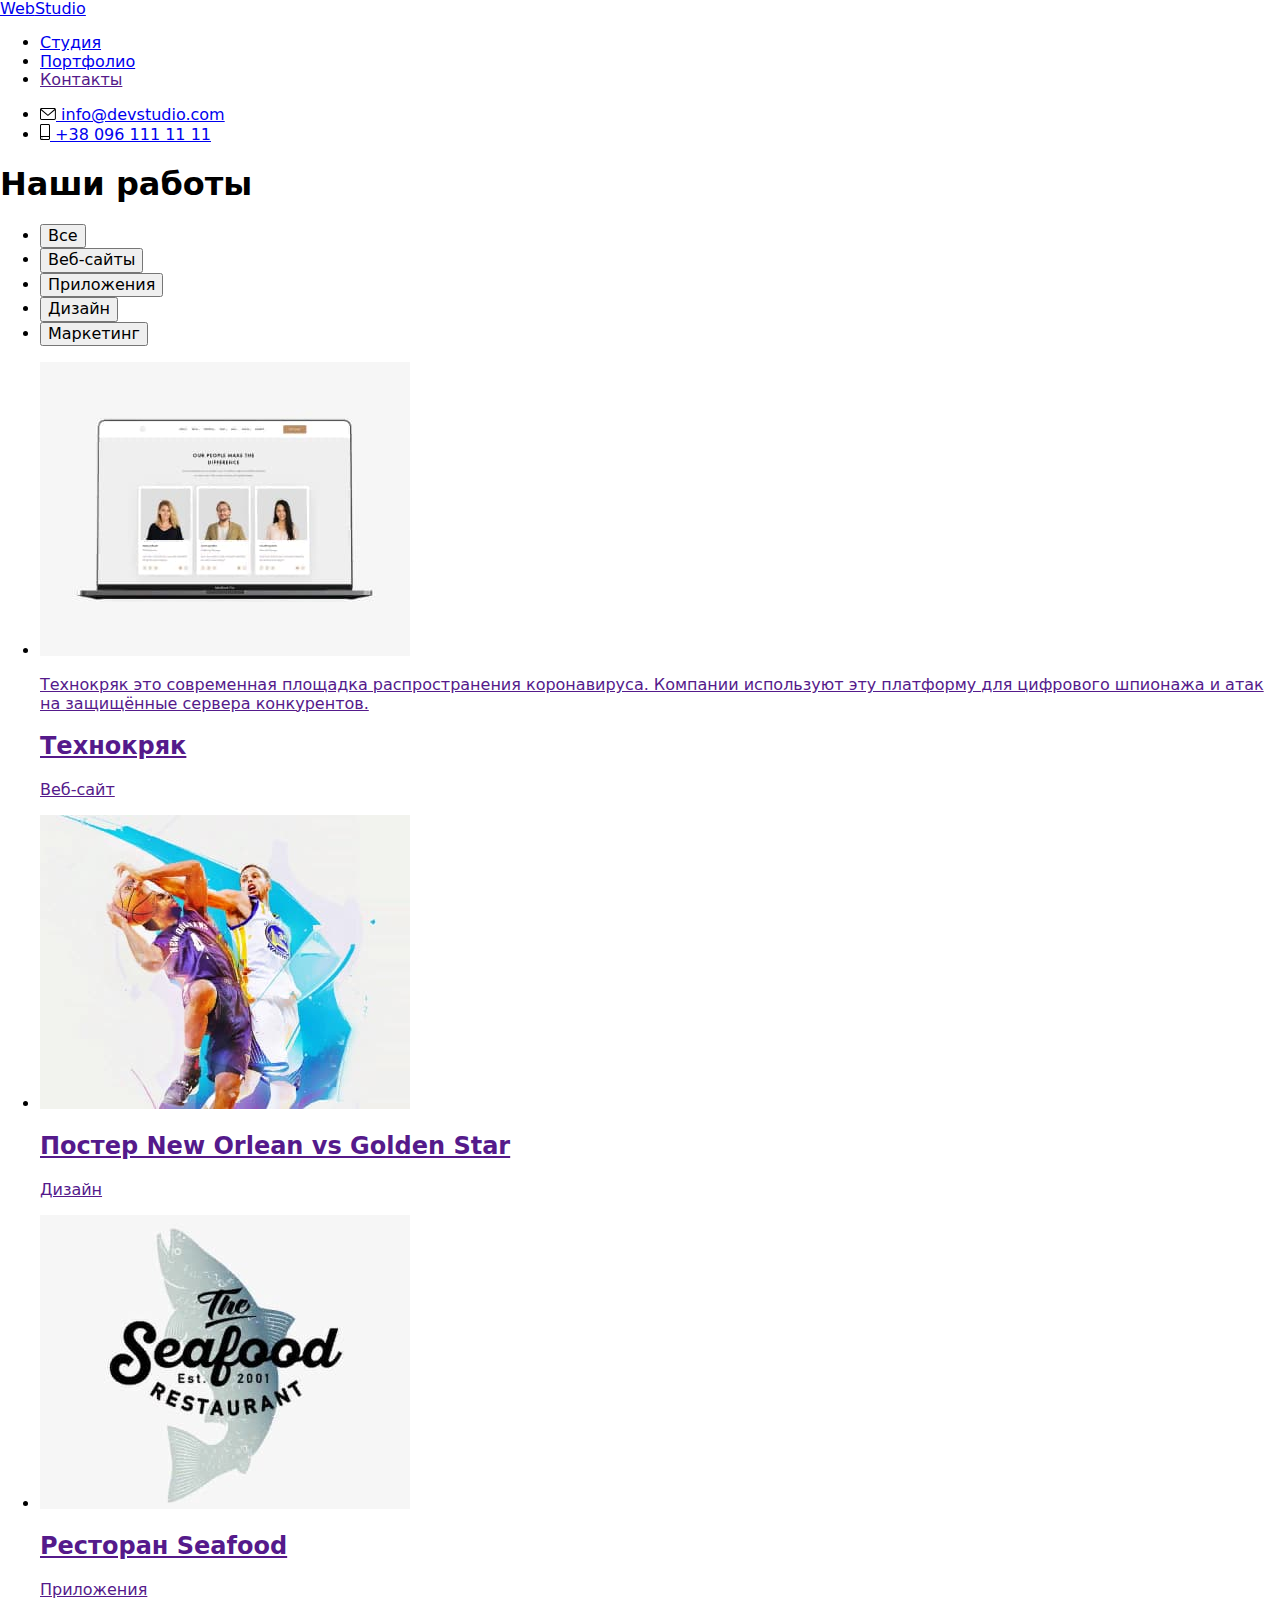
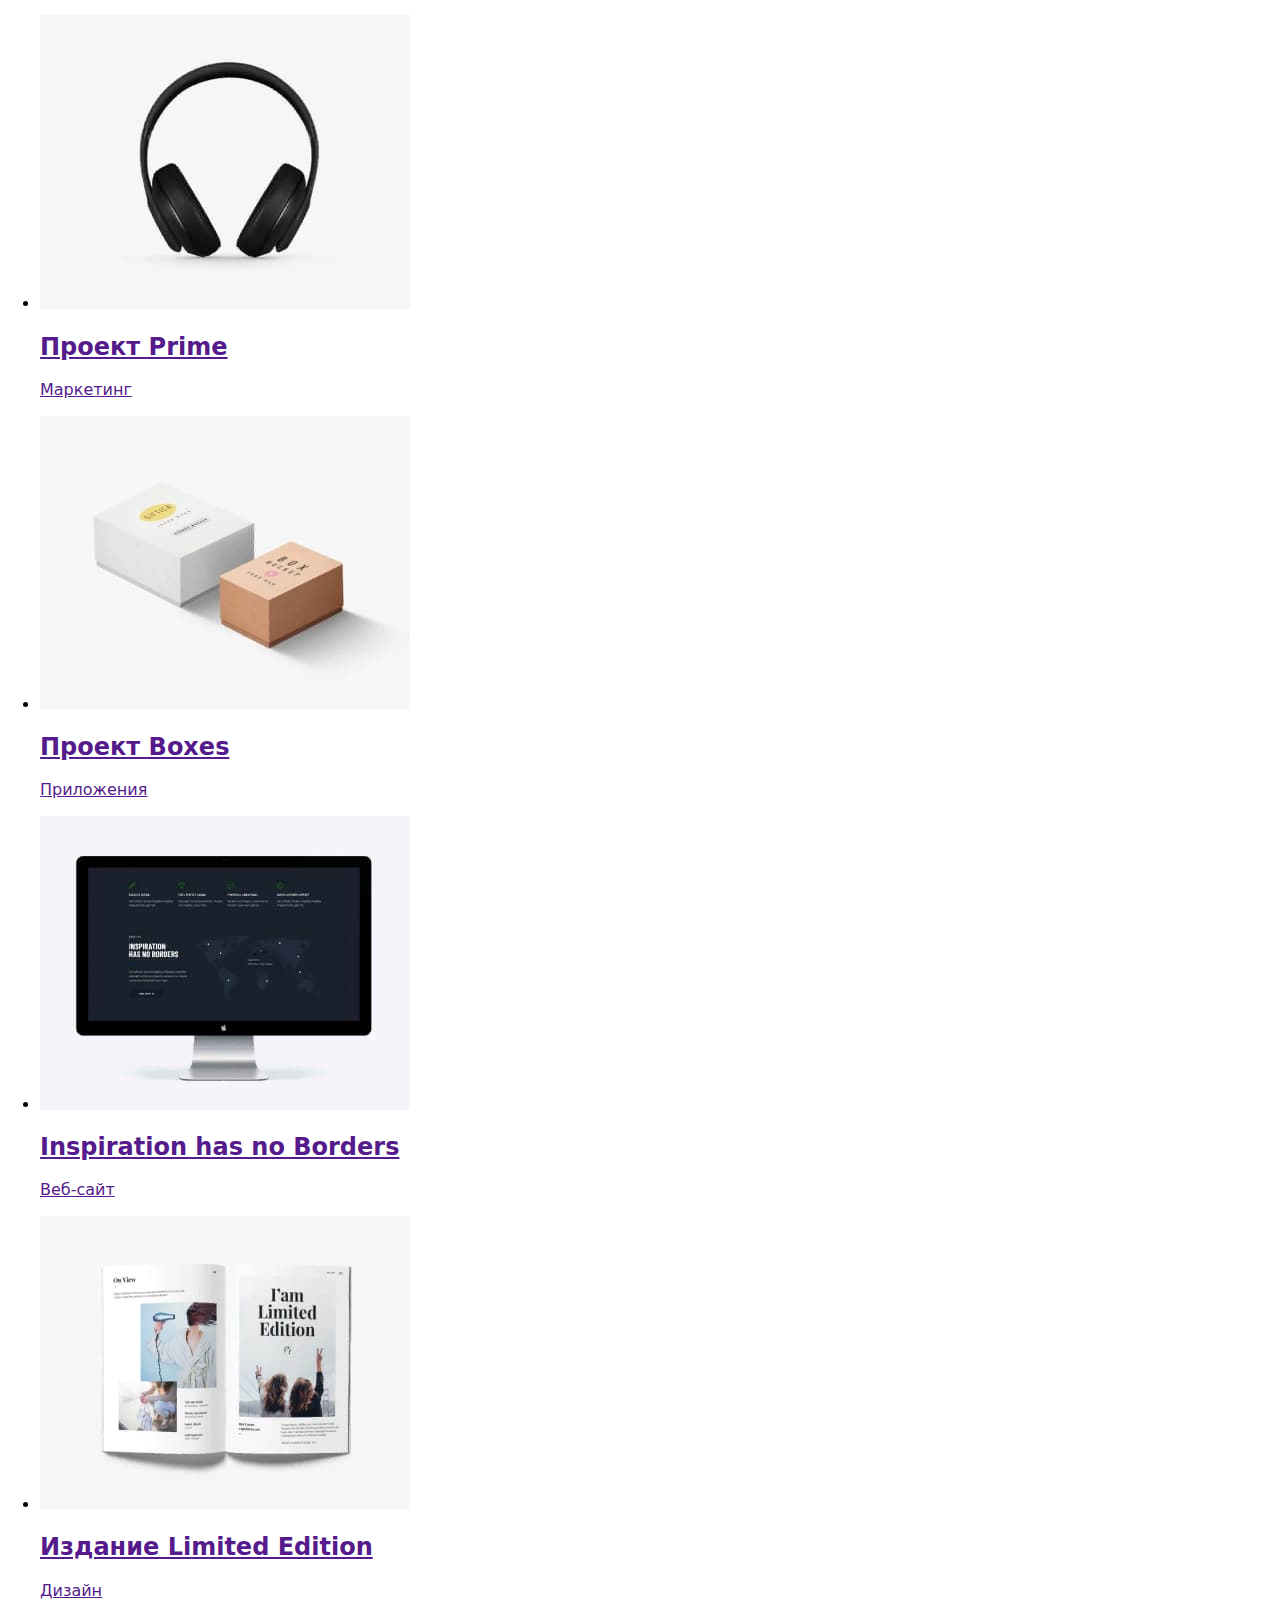
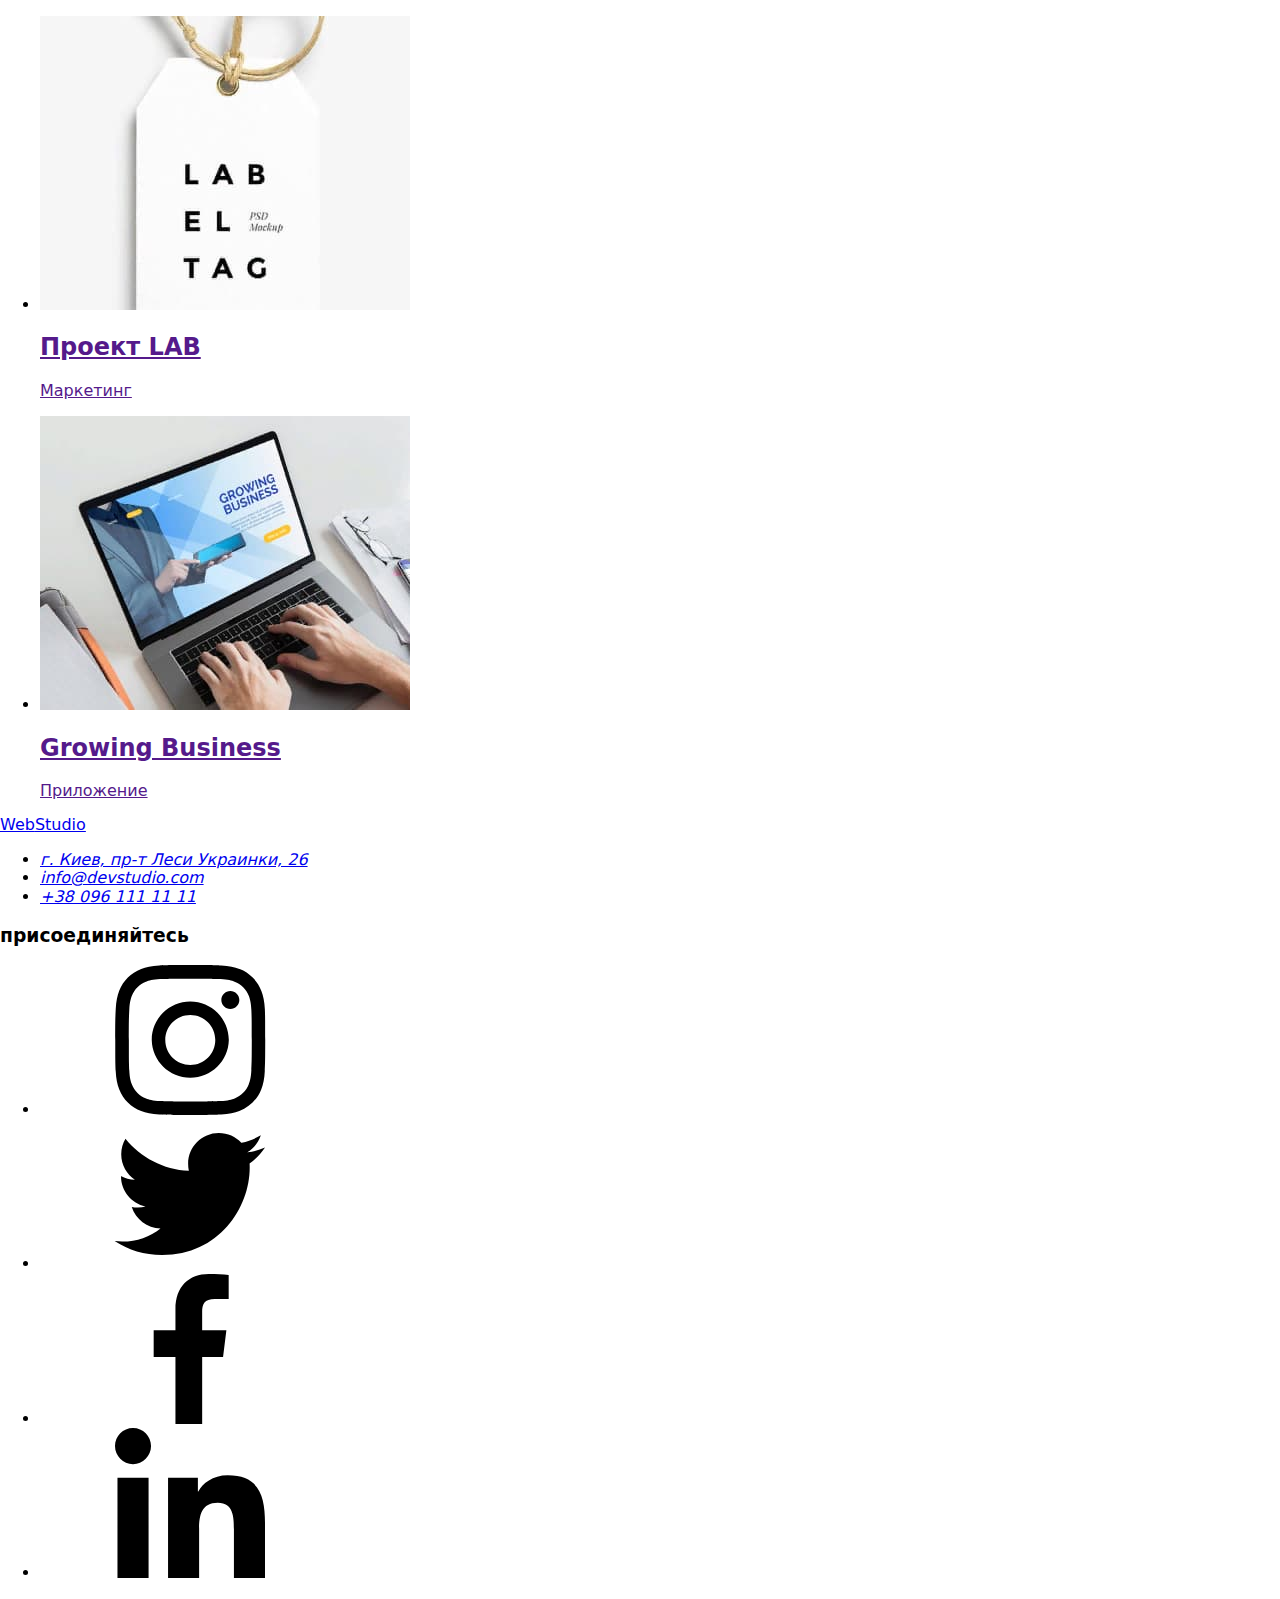
==== portfolio.html @ 97ac26e1 "Summary" ====
<!DOCTYPE html>
<html lang="ru">
    <head>
        <meta charset="UTF-8" />
        <meta http-equiv="X-UA-Compatible" content="IE=edge" />
        <meta name="viewport" content="width=device-width, initial-scale=1.0" />
        <title>Portfolio</title>
        <link rel="preconnect" href="https://fonts.gstatic.com" />
        <link
            href="https://fonts.googleapis.com/css2?family=Raleway:wght@700&family=Roboto:wght@400;700;900&display=swap"
            rel="stylesheet"
        />
        <link
            rel="stylesheet"
            href="https://cdnjs.cloudflare.com/ajax/libs/modern-normalize/1.0.0/modern-normalize.min.css"
        />
        <link
            rel="stylesheet"
            href="https://cdnjs.cloudflare.com/ajax/libs/modern-normalize/1.0.0/modern-normalize.min.css"
        />
        <link rel="stylesheet" href="./css/styles.css" />
    </head>
    <body>
        <!--шапка сторінки-->
        <header>
            <div class="conteiner page-header">
                <!--навігація-->
                <nav>
                    <a href="./index.html" class="logo"
                        ><span class="item">Web</span>Studio</a
                    >
                    <ul class="menu list">
                        <li class="menu-content">
                            <a href="./index.html" class="link">Студия</a>
                        </li>
                        <li class="menu-content">
                            <a href="./portfolio.html" class="link current"
                                >Портфолио</a
                            >
                        </li>
                        <li class="menu-content">
                            <a href="" class="link">Контакты</a>
                        </li>
                    </ul>
                </nav>
                <!--зв'язок-->
                <ul class="communication links">
                    <li class="communication-nav">
                        <a href="mailto:info@devstudio.com" class="contacts"
                            ><svg class="contacts-icon" width="16" height="12">
                                <use
                                    href="./images/icons.svg#icon-envelope"
                                ></use>
                            </svg>
                            info@devstudio.com</a
                        >
                    </li>
                    <li class="communication-nav">
                        <a href="tel:+380961111111" class="contacts"
                            ><svg class="contacts-icon" width="10" height="16">
                                <use
                                    href="./images/icons.svg#icon-smartphone"
                                ></use>
                            </svg>
                            +38 096 111 11 11
                        </a>
                    </li>
                </ul>
            </div>
        </header>
        <main>
            <section class="our-works">
                <div class="conteiner">
                    <h1 class="visually-hidden">Наши работы</h1>
                    <ul class="main-filters">
                        <li class="filters-item">
                            <button type="button" class="filters">Все</button>
                        </li>
                        <li class="filters-item">
                            <button type="button" class="filters">
                                Веб-сайты
                            </button>
                        </li>
                        <li class="filters-item">
                            <button type="button" class="filters">
                                Приложения
                            </button>
                        </li>
                        <li class="filters-item">
                            <button type="button" class="filters">
                                Дизайн
                            </button>
                        </li>
                        <li class="filters-item">
                            <button type="button" class="filters">
                                Маркетинг
                            </button>
                        </li>
                    </ul>
                    <ul class="portfolio-title">
                        <li class="portfolio-item">
                            <a href="" class="portfolio-link">
                                <div class="background">
                                    <div class="card-overlay">
                                        <img
                                            src="./images/portfolio/img.jpg"
                                            width="370"
                                            height="294"
                                            alt="ноутбук с изображениями"
                                            class="portfolio-img"
                                        />
                                        <p class="overlay">
                                            Технокряк это современная площадка
                                            распространения коронавируса.
                                            Компании используют эту платформу
                                            для цифрового шпионажа и атак на
                                            защищённые сервера конкурентов.
                                        </p>
                                    </div>
                                    <div class="discription">
                                        <h2 class="portfolio">Технокряк</h2>
                                        <p class="type">Веб-сайт</p>
                                    </div>
                                </div></a
                            >
                        </li>
                        <li class="portfolio-item">
                            <a href="" class="portfolio-link">
                                <img
                                    src="./images/portfolio/img-1.jpg"
                                    width="370"
                                    height="294"
                                    alt="баскетболисты"
                                    class="portfolio-img"
                                />
                                <div class="discription">
                                    <h2 class="portfolio">
                                        Постер New Orlean vs Golden Star
                                    </h2>
                                    <p class="type">Дизайн</p>
                                </div></a
                            >
                        </li>
                        <li class="portfolio-item">
                            <a href="" class="portfolio-link">
                                <img
                                    src="./images/portfolio/img-2.jpg"
                                    width="370"
                                    height="294"
                                    alt="логотим с рыбой на фоне"
                                    class="portfolio-img"
                                />
                                <div class="discription">
                                    <h2 class="portfolio">Ресторан Seafood</h2>
                                    <p class="type">Приложения</p>
                                </div></a
                            >
                        </li>
                        <li class="portfolio-item">
                            <a href="" class="portfolio-link">
                                <img
                                    src="./images/portfolio/img-3.jpg"
                                    width="370"
                                    height="294"
                                    alt="наушники"
                                    class="portfolio-img"
                                />
                                <div class="discription">
                                    <h2 class="portfolio">Проект Prime</h2>
                                    <p class="type">Маркетинг</p>
                                </div></a
                            >
                        </li>
                        <li class="portfolio-item">
                            <a href="" class="portfolio-link">
                                <img
                                    src="./images/portfolio/img-4.jpg"
                                    width="370"
                                    height="294"
                                    alt="две коробки"
                                    class="portfolio-img"
                                />
                                <div class="discription">
                                    <h2 class="portfolio">Проект Boxes</h2>
                                    <p class="type">Приложения</p>
                                </div></a
                            >
                        </li>
                        <li class="portfolio-item">
                            <a href="" class="portfolio-link">
                                <img
                                    src="./images/portfolio/img-5.jpg"
                                    width="370"
                                    height="294"
                                    alt="монитор пк"
                                    class="portfolio-img"
                                />
                                <div class="discription">
                                    <h2 class="portfolio">
                                        Inspiration has no Borders
                                    </h2>
                                    <p class="type">Веб-сайт</p>
                                </div></a
                            >
                        </li>
                        <li class="portfolio-item">
                            <a href="" class="portfolio-link">
                                <img
                                    src="./images/portfolio/img-6.jpg"
                                    width="370"
                                    height="294"
                                    alt="журнал"
                                    class="portfolio-img"
                                />
                                <div class="discription">
                                    <h2 class="portfolio">
                                        Издание Limited Edition
                                    </h2>
                                    <p class="type">Дизайн</p>
                                </div></a
                            >
                        </li>
                        <li class="portfolio-item">
                            <a href="" class="portfolio-link">
                                <img
                                    src="./images/portfolio/img-7.jpg"
                                    width="370"
                                    height="294"
                                    alt="бирка с надписью"
                                    class="portfolio-img"
                                />
                                <div class="discription">
                                    <h2 class="portfolio">Проект LAB</h2>
                                    <p class="type">Маркетинг</p>
                                </div></a
                            >
                        </li>
                        <li class="portfolio-item">
                            <a href="" class="portfolio-link">
                                <img
                                    src="./images/portfolio/img-8.jpg"
                                    width="370"
                                    height="294"
                                    alt="включенный ноутбук"
                                    class="portfolio-img"
                                />
                                <div class="discription">
                                    <h2 class="portfolio">Growing Business</h2>
                                    <p class="type">Приложение</p>
                                </div></a
                            >
                        </li>
                    </ul>
                </div>
            </section>
        </main>
        <!--підвал сторінки-->
        <footer class="basement">
            <div class="conteiner basement-list">
                <div class="address-conteiner">
                    <a href="./index.html" class="logo"
                        ><span class="item">Web</span
                        ><span class="logo-two">Studio</span></a
                    >
                    <address class="info">
                        <ul class="links">
                            <li class="info-item">
                                <a
                                    href="https://goo.gl/maps/6gxEorECzuaQfL2a7"
                                    target="_blank"
                                    rel="noopener noreferrer"
                                    class="city"
                                    >г. Киев, пр-т Леси Украинки, 26</a
                                >
                            </li>
                            <li class="info-item">
                                <a
                                    href="mailto:info@devstudio.com"
                                    class="alt-contact"
                                    >info@devstudio.com</a
                                >
                            </li>
                            <li class="info-item">
                                <a href="tel:+380961111111" class="alt-contact"
                                    >+38 096 111 11 11</a
                                >
                            </li>
                        </ul>
                    </address>
                </div>
                <div class="basement-social">
                    <h3 class="basement-social-title">присоединяйтесь</h3>
                    <ul class="basement-social-list">
                        <li class="basement-social-item">
                            <a
                                href=""
                                target="_blank"
                                rel="noopener noreferrer"
                                class="basement-social-link"
                                ><svg class="basement-social-icon">
                                    <use
                                        href="./images/icons.svg#icon-instagram"
                                    ></use>
                                </svg>
                            </a>
                        </li>
                        <li class="basement-social-item">
                            <a
                                href=""
                                target="_blank"
                                rel="noopener noreferrer"
                                class="basement-social-link"
                                ><svg class="basement-social-icon">
                                    <use
                                        href="./images/icons.svg#icon-twitter"
                                    ></use>
                                </svg>
                            </a>
                        </li>
                        <li class="basement-social-item">
                            <a
                                href=""
                                target="_blank"
                                rel="noopener noreferrer"
                                class="basement-social-link"
                                ><svg class="basement-social-icon">
                                    <use
                                        href="./images/icons.svg#icon-facebook"
                                    ></use>
                                </svg>
                            </a>
                        </li>
                        <li class="basement-social-item">
                            <a
                                href=""
                                target="_blank"
                                rel="noopener noreferrer"
                                class="basement-social-link"
                                ><svg class="basement-social-icon">
                                    <use
                                        href="./images/icons.svg#icon-linkedin"
                                    ></use>
                                </svg>
                            </a>
                        </li>
                    </ul>
                </div>
            </div>
        </footer>
    </body>
</html>
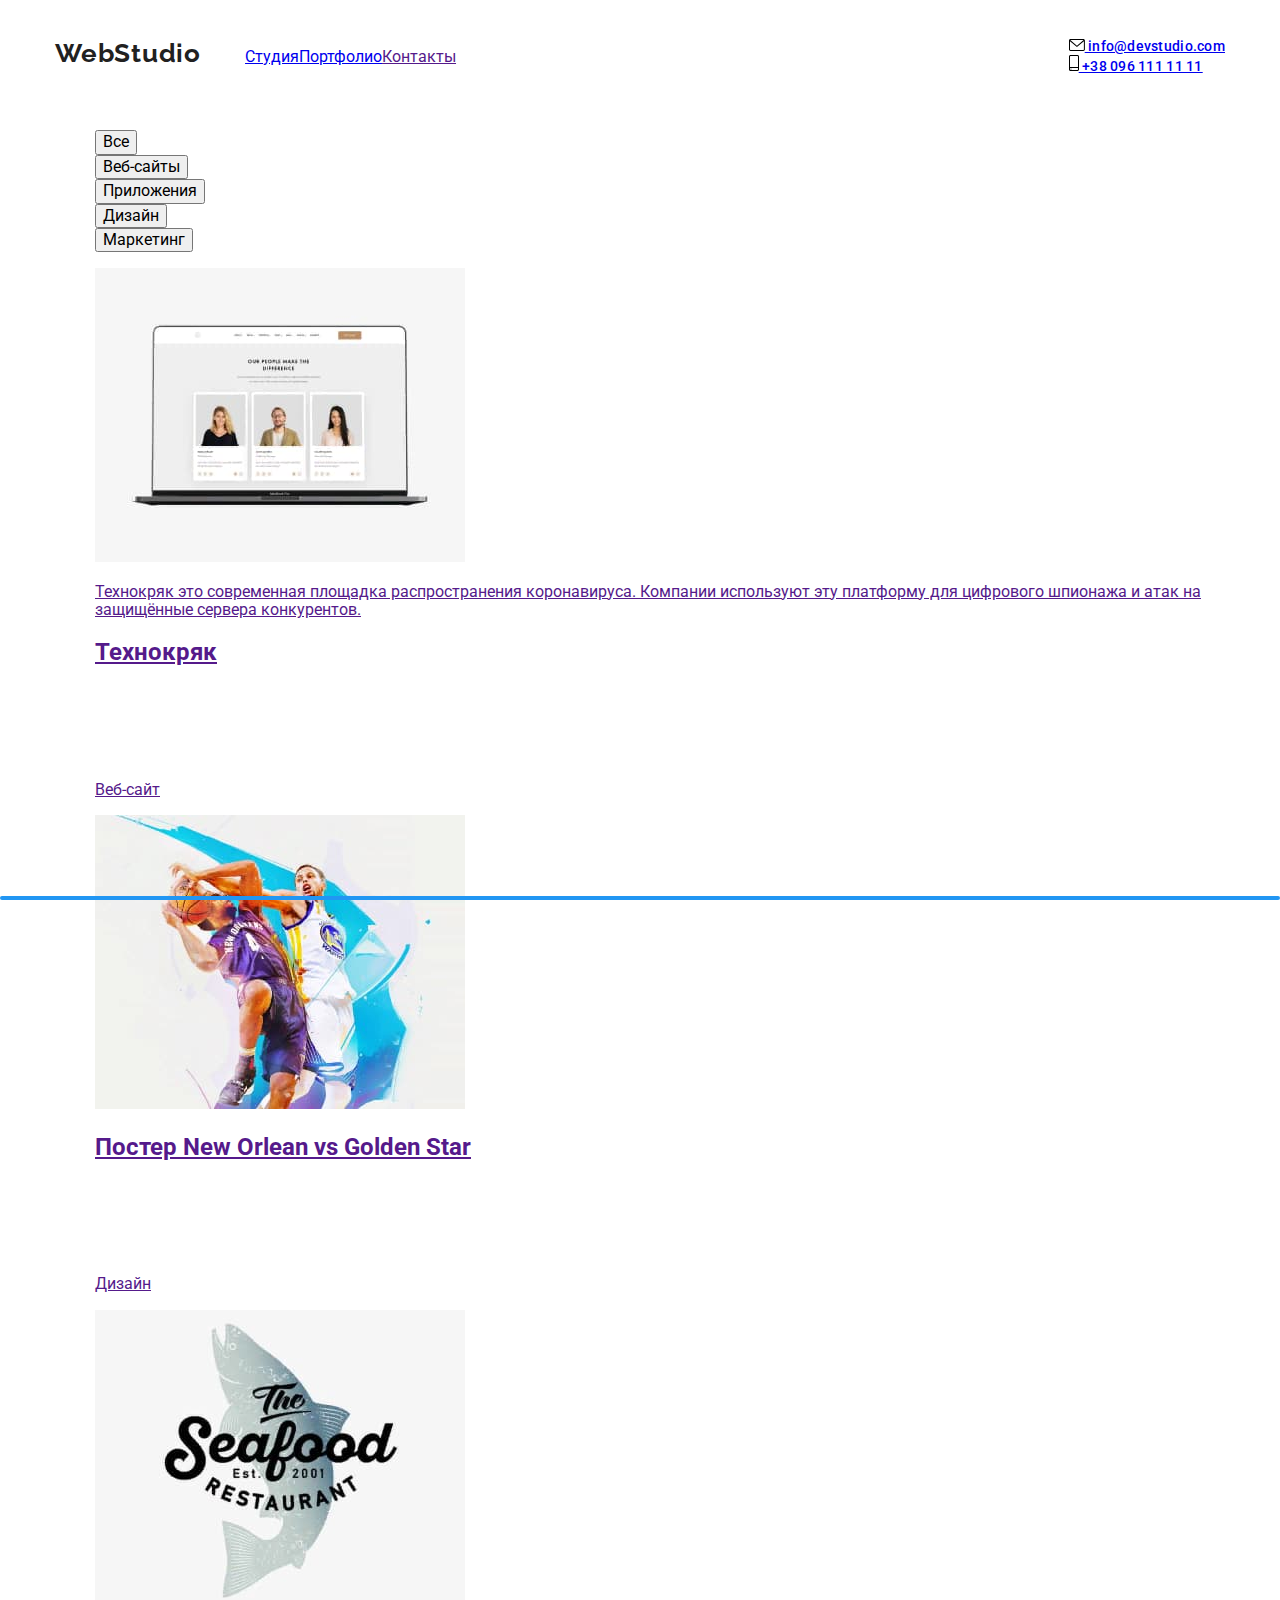
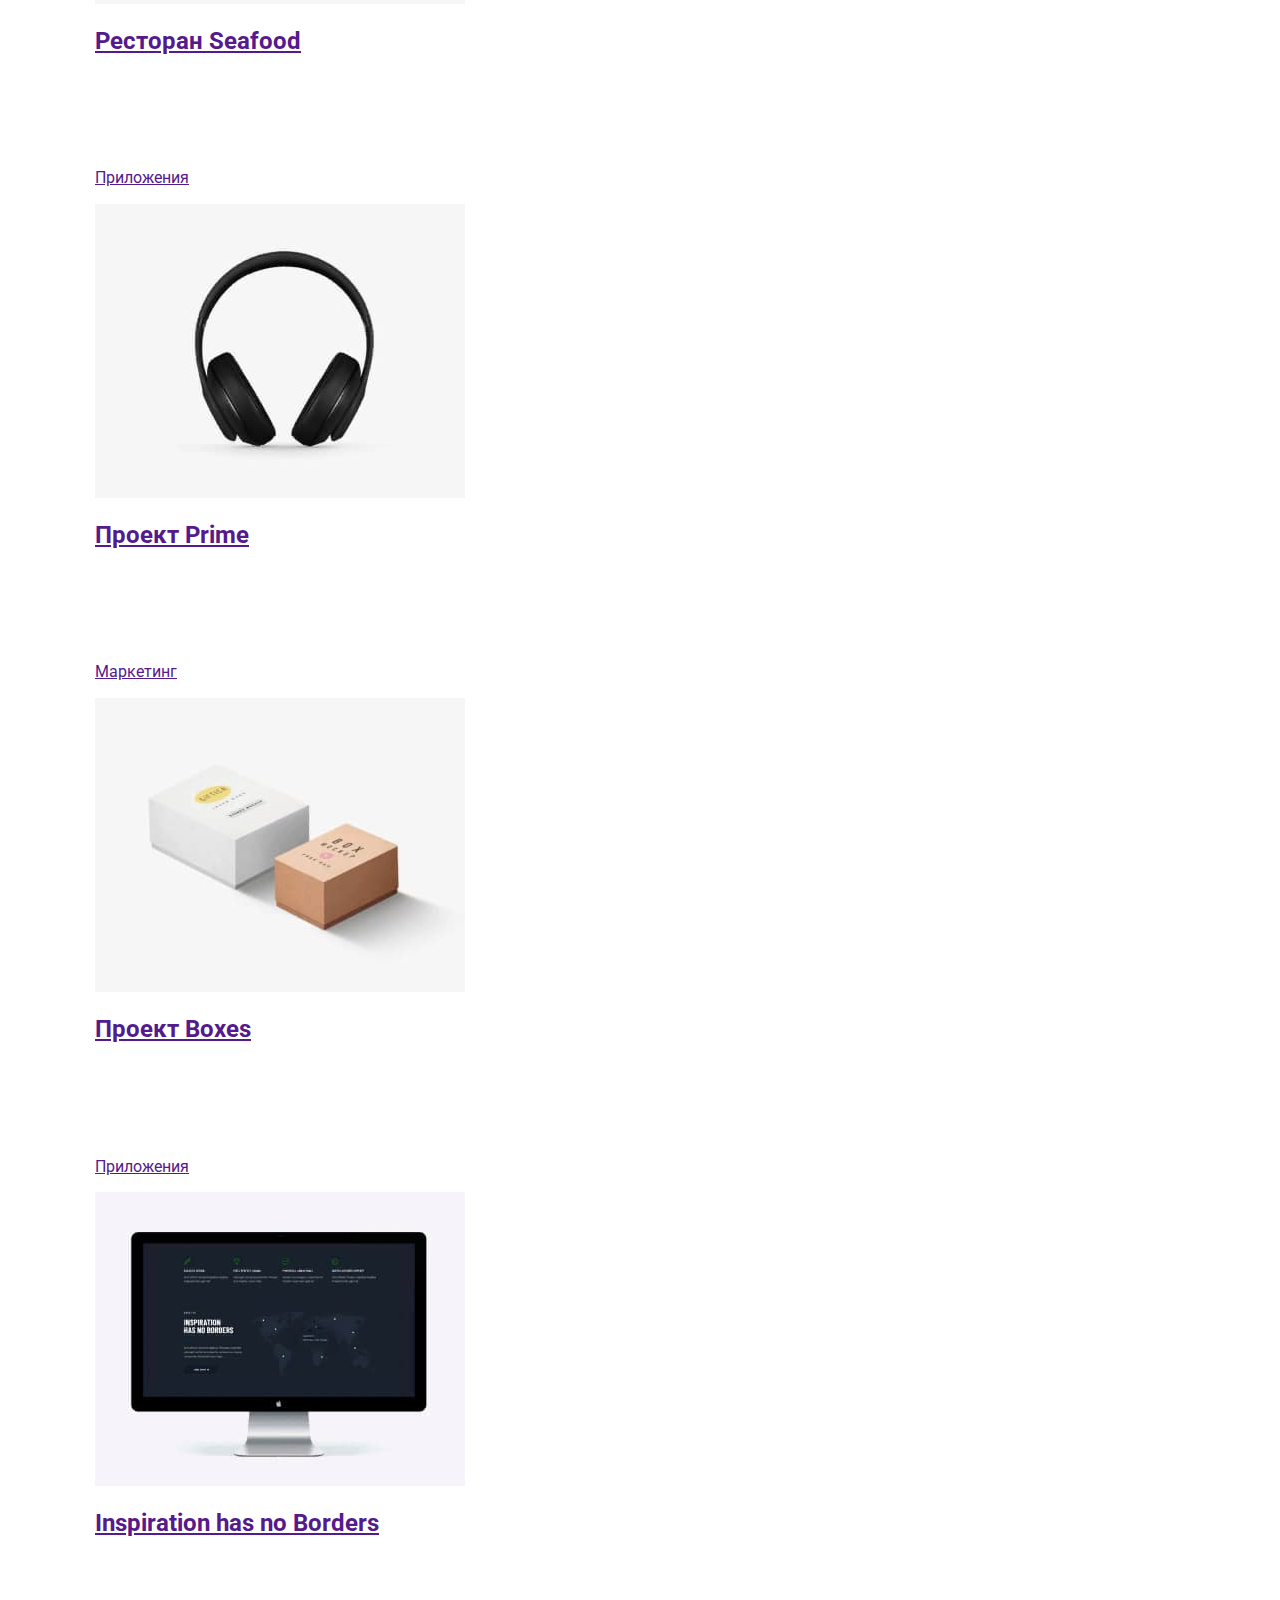
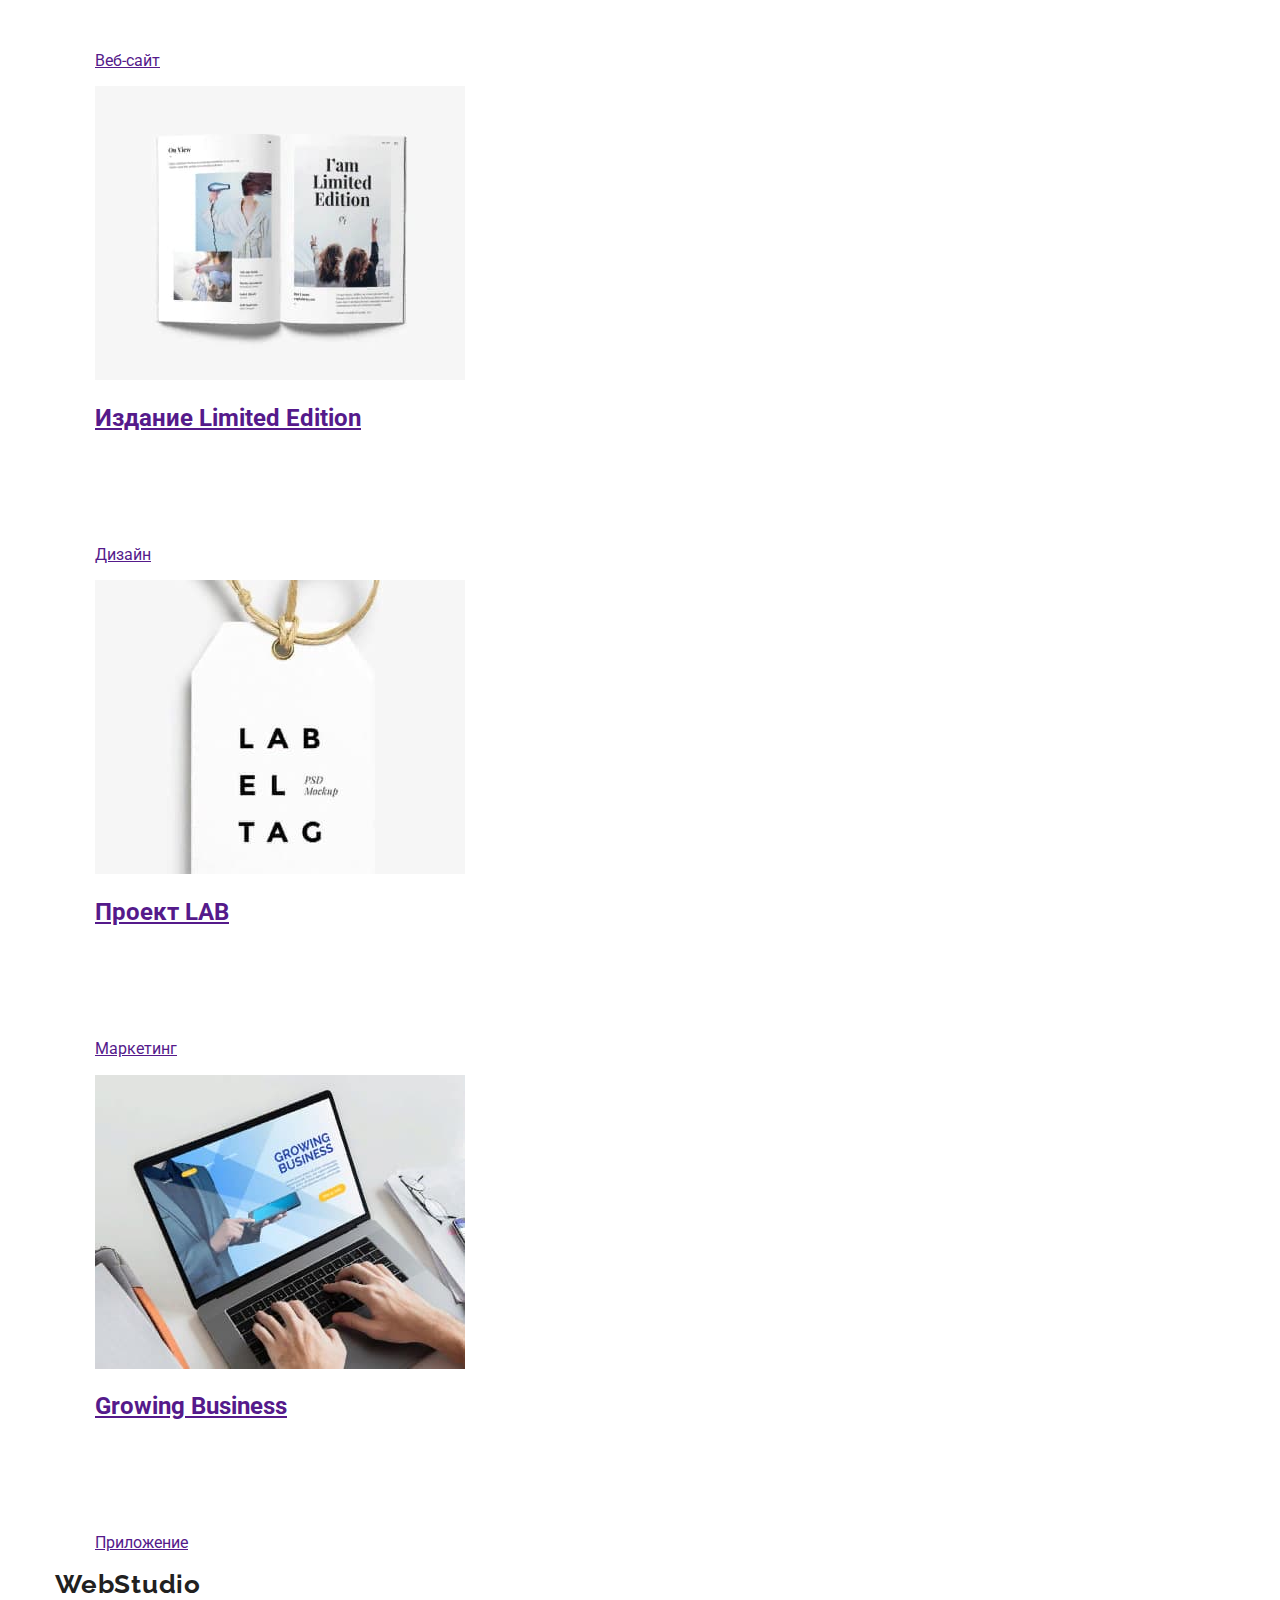
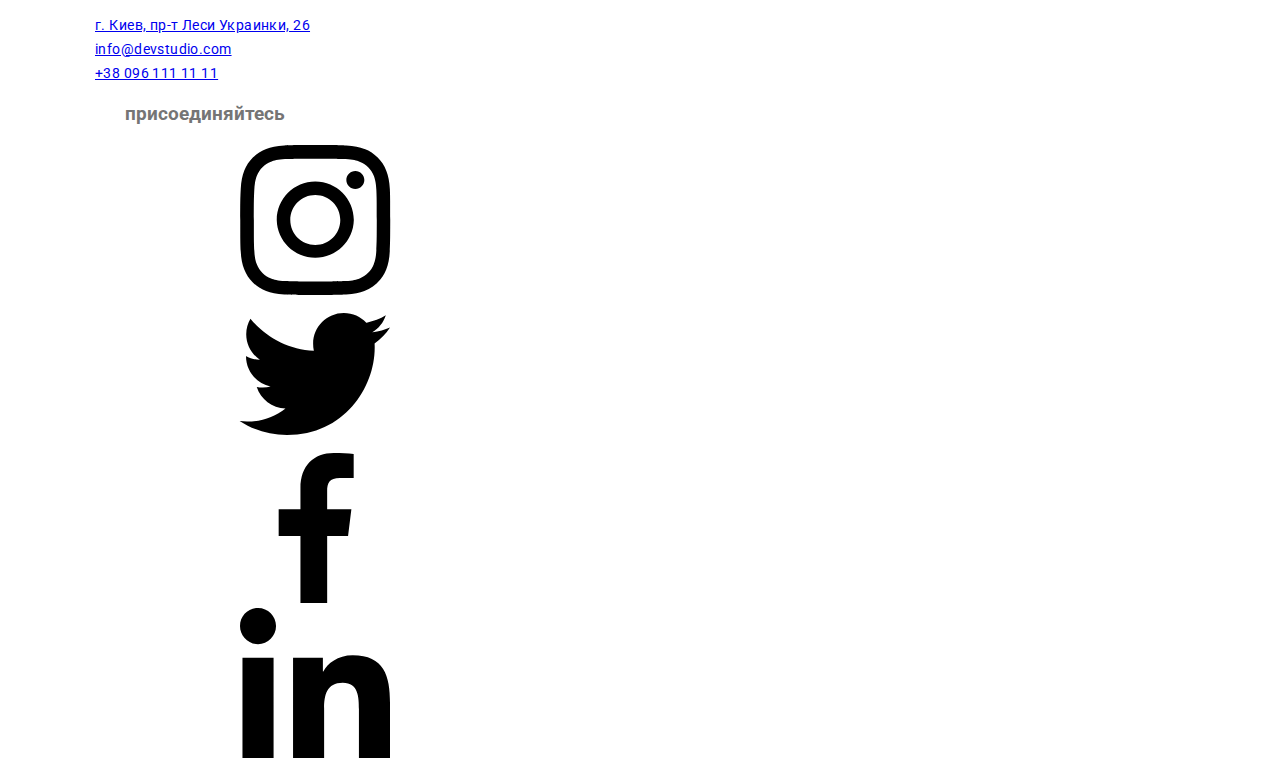
==== commit 11030237: "Summary" ====
--- a/portfolio.html
+++ b/portfolio.html
@@ -18,7 +18,7 @@
             rel="stylesheet"
             href="https://cdnjs.cloudflare.com/ajax/libs/modern-normalize/1.0.0/modern-normalize.min.css"
         />
-        <link rel="stylesheet" href="./css/styles.css" />
+        <link rel="stylesheet" href="./css/main.css" />
     </head>
     <body>
         <!--шапка сторінки-->
--- a/css/main.css
+++ b/css/main.css
@@ -0,0 +1,966 @@
+:root {
+  --main-color: #757575;
+  --secondary-color: #212121;
+  --accent-color: #2196f3;
+  --alt-color: #ffffff;
+  --thirt-color: #f5f4fa;
+  --alternative-bgr: #2f303a;
+}
+
+html {
+  box-sizing: border-box;
+}
+
+*,
+*::before,
+*::after {
+  box-sizing: inherit;
+}
+
+body {
+  color: var(--main-color);
+  background-color: var(--bgr-cl);
+  font-family: "Roboto", sans-serif;
+}
+
+li {
+  list-style: none;
+}
+
+.visually-hidden {
+  position: absolute !important;
+  clip: rect(1px 1px 1px 1px);
+  clip: rect(1px, 1px, 1px, 1px);
+  padding: 0 !important;
+  border: 0 !important;
+  height: 1px !important;
+  width: 1px !important;
+  overflow: hidden;
+}
+
+.conteiner {
+  width: 1200px;
+  padding-left: 15px;
+  padding-right: 15px;
+  margin-left: auto;
+  margin-right: auto;
+}
+
+.page-header {
+  display: flex;
+  align-items: center;
+  justify-content: space-between;
+}
+
+.logo {
+  text-decoration: none;
+  font-family: "Raleway", sans-serif;
+  font-weight: 700;
+  font-size: 26px;
+  line-height: 31px;
+  letter-spacing: 0.03em;
+  color: var(--secondary-color);
+}
+
+.page-header__logo {
+  margin-right: 93px;
+}
+
+.logo__item {
+  color: var(--accent-color);
+}
+
+.menu {
+  display: inline-flex;
+  padding-top: 32px;
+  padding-bottom: 32px;
+}
+
+.page-header__menu {
+  margin: 0;
+}
+
+.menu__content:not(:last-child) {
+  margin-right: 50px;
+}
+
+.menu__link {
+  position: relative;
+  padding-top: 32px;
+  padding-bottom: 32px;
+  text-decoration: none;
+  color: var(--secondary-color);
+  transition: color 250ms cubic-bezier(0.4, 0, 0.2, 1);
+}
+
+.current::after {
+  content: "";
+  position: absolute;
+  bottom: 0;
+  left: 0;
+  width: 100%;
+  height: 4px;
+  background-color: var(--accent-color);
+  border-radius: 2px;
+}
+
+.menu__link:hover,
+.menu__link:focus {
+  color: var(--accent-color);
+}
+
+.menu__link .current {
+  color: var(--accent-color);
+}
+
+.page-header__communication {
+  margin: 0;
+}
+
+.communication {
+  padding-left: 0;
+  font-weight: 500;
+  font-size: 14px;
+  line-height: 1.14;
+  letter-spacing: 0.02em;
+  text-decoration: none;
+  color: var(--secondary-color);
+}
+
+.communication__nav {
+  display: inline-flex;
+}
+
+.communication__nav:not(:last-child) {
+  margin-right: 50px;
+}
+
+.communication__contacts {
+  display: flex;
+  align-items: center;
+  justify-content: center;
+  text-decoration: none;
+  color: var(--main-color);
+  transition: color 250ms cubic-bezier(0.4, 0, 0.2, 1);
+}
+
+.communication__contacts:hover,
+.communication__contacts:focus {
+  color: var(--accent-color);
+}
+
+.communication__icon {
+  margin-right: 10px;
+  fill: var(--main-color);
+  transition-property: fill, color;
+  transition-duration: 250ms;
+  transition-timing-function: cubic-bezier(0.4, 0, 0.2, 1);
+}
+
+.communication__contacts:hover .communication__icon,
+.communication__contacts:focus .communication__icon {
+  fill: var(--accent-color);
+  color: var(--accent-color);
+}
+
+.studio:valid {
+  color: var(--accent-color);
+}
+
+.hero {
+  position: relative;
+  padding-top: 200px;
+  padding-bottom: 200px;
+  background-image: linear-gradient(to right, rgba(47, 48, 58, 0.4), rgba(47, 48, 58, 0.4)), url("../images/hero.jpg");
+  background-repeat: no-repeat;
+  background-size: cover;
+  background-color: #c4c4c4;
+  color: var(--alt-color);
+  text-align: center;
+}
+
+.hero__title {
+  text-transform: uppercase;
+  margin: 0 auto;
+  max-width: 696px;
+  margin-bottom: 30px;
+  font-weight: 900;
+  font-size: 44px;
+  line-height: 1.36;
+  letter-spacing: 0.06em;
+}
+
+.hero__button {
+  padding: 10px 32px;
+  font-weight: 700;
+  font-size: 16px;
+  line-height: 1.87;
+  align-items: center;
+  text-align: center;
+  letter-spacing: 0.06em;
+  cursor: pointer;
+  color: var(--alternative-color);
+  background-color: var(--accent-color);
+  box-shadow: 0px 4px 4px black;
+  border-radius: 4px;
+  border: 0;
+  transition-property: background-color, color;
+  transition-duration: 250ms;
+  transition-timing-function: cubic-bezier(0.4, 0, 0.2, 1);
+}
+
+.hero__button:hover,
+.hero__button:focus {
+  color: var(--accent-color);
+  background-color: var(--alt-color);
+}
+
+.projects {
+  padding-top: 94px;
+  padding-bottom: 94px;
+}
+
+.projects__title {
+  margin-top: 0;
+  margin-bottom: 0;
+  color: var(--secondary-color);
+  font-weight: 700;
+  font-size: 36px;
+  line-height: 1.16;
+  text-align: center;
+  letter-spacing: 0.03em;
+}
+
+.projects__makets {
+  display: inline-flex;
+  margin-top: 50px;
+  margin-bottom: 0;
+  padding-left: 0;
+}
+
+.projects__item:not(:last-child) {
+  margin-right: 30px;
+}
+
+.projects__thrumb {
+  position: relative;
+  width: 370px;
+  height: 294px;
+}
+
+.projects__describe {
+  display: flex;
+  justify-content: center;
+  align-items: center;
+  position: absolute;
+  width: 370px;
+  height: 70px;
+  left: 0;
+  bottom: 0px;
+  margin: 0;
+  background: rgba(47, 48, 58, 0.8);
+}
+
+.projects__text {
+  margin: 0;
+  color: var(--alt-color);
+  font-weight: 700;
+  font-size: 14px;
+  line-height: 1.14;
+  text-align: center;
+  letter-spacing: 0.03em;
+  text-transform: uppercase;
+}
+
+.organization {
+  padding-top: 94px;
+  padding-bottom: 94px;
+  background-color: var(--thirt-color);
+  text-align: center;
+}
+
+.organization__title {
+  margin-top: 0;
+  margin-bottom: 0;
+  color: var(--secondary-color);
+  font-weight: 700;
+  font-size: 36px;
+  line-height: 1.16;
+  text-align: center;
+  letter-spacing: 0.03em;
+}
+
+.team {
+  display: flex;
+  padding-left: 0;
+}
+
+.organization_list {
+  margin-top: 50px;
+  margin-bottom: 0;
+}
+
+.team__list {
+  background-color: var(--alt-color);
+  box-shadow: 0px 1px 3px rgba(0, 0, 0, 0.12), 0px 1px 1px rgba(0, 0, 0, 0.14), 0px 2px 1px rgba(0, 0, 0, 0.2);
+  border-radius: 0px 0px 4px 4px;
+}
+
+.team__list:not(:last-child) {
+  margin-right: 30px;
+}
+
+.team__item {
+  padding: 30px 32px;
+}
+
+.team__member {
+  margin: 0 0 10px 0;
+  color: var(--secondary-color);
+  font-weight: 500;
+  font-size: 16px;
+  line-height: 1.18;
+  letter-spacing: 0.03em;
+}
+
+.team__position {
+  margin-top: 0;
+  margin-bottom: 16px;
+  font-weight: 400;
+  font-size: 16px;
+  line-height: 1.19;
+  text-align: center;
+  letter-spacing: 0.03em;
+}
+
+.social {
+  display: inline-flex;
+  padding-left: 0;
+}
+
+.social__item:not(:last-child) {
+  margin-right: 10px;
+}
+
+.social__link {
+  display: flex;
+  align-items: center;
+  justify-content: center;
+  width: 44px;
+  height: 44px;
+  background-color: var(--alt-color);
+  border-radius: 50%;
+  transition: background-color 250ms cubic-bezier(0.4, 0, 0.2, 1);
+}
+
+.social__link:hover,
+.social__link:focus {
+  background-color: var(--accent-color);
+}
+
+.social__icon {
+  width: 20px;
+  height: 20px;
+  fill: #afb1b8;
+  transition: fill 250ms cubic-bezier(0.4, 0, 0.2, 1);
+}
+
+.social__link:hover .social__icon,
+.social__link:focus .social__icon {
+  fill: var(--alt-color);
+}
+
+.clients {
+  padding-top: 94px;
+  padding-bottom: 94px;
+}
+
+.clients__title {
+  margin-top: 0;
+  margin-bottom: 0;
+  color: var(--secondary-color);
+  font-weight: 700;
+  font-size: 36px;
+  line-height: 1.16;
+  text-align: center;
+  letter-spacing: 0.03em;
+}
+
+.clients__list {
+  display: flex;
+  margin-top: 50px;
+  margin-bottom: 0;
+  padding-left: 0;
+}
+
+.clients__item {
+  width: 170px;
+  height: 92px;
+}
+
+.clients__item:not(:last-child) {
+  margin-right: 30px;
+}
+
+.clients__link {
+  display: flex;
+  justify-content: center;
+  align-items: center;
+  width: 170px;
+  height: 92px;
+  border: 1px solid #afb1b8;
+  border-radius: 4px;
+  transition: border-color 250ms cubic-bezier(0.4, 0, 0.2, 1);
+}
+
+.clients__icon {
+  fill: #afb1b8;
+  transition: fill 250ms cubic-bezier(0.4, 0, 0.2, 1);
+}
+
+.clients__link:hover,
+.clients__link:focus {
+  border-color: var(--accent-color);
+}
+
+.clients__link:hover .clients__icon,
+.clients__link:focus .clients__icon {
+  fill: var(--accent-color);
+}
+
+.basement__list {
+  display: flex;
+  align-items: baseline;
+}
+
+.logo__item--alt-color {
+  color: var(--alt-color);
+}
+
+.logo__item--alt-color {
+  text-decoration: none;
+  font-family: "Raleway", sans-serif;
+  font-weight: 700;
+  font-size: 26px;
+  line-height: 31px;
+  letter-spacing: 0.03em;
+}
+
+.info {
+  font-style: normal;
+  font-size: 14px;
+  line-height: 1.71;
+  letter-spacing: 0.03em;
+}
+
+.basement__info {
+  margin-top: 20px;
+}
+
+.info__list {
+  padding-left: 0;
+}
+
+.info__item:not(:last-child) {
+  margin-bottom: 9px;
+}
+
+.info__link {
+  text-decoration: none;
+  color: var(--alt-color);
+  font-weight: 400;
+  font-size: 14px;
+  line-height: 1.71;
+  letter-spacing: 0.03em;
+  transition: color 250ms cubic-bezier(0.4, 0, 0.2, 1);
+}
+
+.info__link:hover,
+.info__link:focus {
+  color: var(--accent-color);
+}
+
+.info__link--color {
+  text-decoration: none;
+  color: var(--main-color);
+  font-weight: 400;
+  font-size: 16px;
+  line-height: 1.71;
+  letter-spacing: 0.03em;
+  transition: color 250ms cubic-bezier(0.4, 0, 0.2, 1);
+}
+
+.info__link--color:hover,
+.info__link--color:focus {
+  color: var(--accent-color);
+}
+
+.info__link:hover,
+.info__link:focus {
+  color: var(--accent-color);
+}
+
+.basement-social {
+  display: block;
+  margin-left: 70px;
+}
+
+.basement-social__title {
+  margin: 0;
+  font-weight: 700;
+  font-size: 14px;
+  line-height: 1.14;
+  letter-spacing: 0.03em;
+  text-transform: uppercase;
+  color: var(--alt-color);
+}
+
+.basement-social__list {
+  display: inline-flex;
+  margin-top: 20px;
+  padding-left: 0;
+}
+
+.basement-social__item {
+  width: 44px;
+  height: 44px;
+  background-color: rgba(255, 255, 255, 0.1);
+  border-radius: 50%;
+}
+
+.basement-social__item:not(:last-child) {
+  margin-right: 10px;
+}
+
+.basement-social__link {
+  display: flex;
+  justify-content: center;
+  align-items: center;
+  width: 44px;
+  height: 44px;
+  border-radius: 50%;
+  transition: background-color 250ms cubic-bezier(0.4, 0, 0.2, 1);
+}
+
+.basement-social__link:hover,
+.basement-social__link:focus {
+  background-color: var(--accent-color);
+}
+
+.basement-social__icon {
+  fill: var(--alt-color);
+  width: 20px;
+  height: 20px;
+  transition: fill 250ms cubic-bezier(0.4, 0, 0.2, 1);
+}
+
+.footer-form {
+  margin-left: 93px;
+  width: 570px;
+  height: 86px;
+}
+
+.footer-form__conteiner {
+  display: flex;
+  width: 570px;
+  height: 50px;
+}
+
+.footer-form__title {
+  display: block;
+  margin-bottom: 20px;
+  font-weight: 700;
+  font-size: 14px;
+  line-height: 1.14;
+  letter-spacing: 0.03em;
+  text-transform: uppercase;
+  color: var(--alt-color);
+}
+
+.footer-form__mail {
+  width: 358px;
+  height: 50px;
+  padding-left: 16px;
+  outline: none;
+  border: 1px solid rgba(255, 255, 255, 0.3);
+  box-sizing: border-box;
+  filter: drop-shadow(0px 4px 4px rgba(0, 0, 0, 0.15));
+  border-radius: 4px;
+  background-color: var(--alternative-bgr);
+  color: var(--alt-color);
+}
+
+.footer-form__mail::placeholder {
+  font-size: 16px;
+  line-height: 1.25;
+  letter-spacing: 0.03em;
+  color: rgba(255, 255, 255, 0.6);
+}
+
+.footer-form__conteiner:focus-within .footer-form__mail {
+  border-color: var(--accent-color);
+  outline: 0;
+}
+
+.footer-form__button {
+  display: flex;
+  align-items: center;
+  justify-content: space-evenly;
+  border: 0;
+  width: 200px;
+  height: 50px;
+  margin-left: 12px;
+  box-shadow: 0px 4px 4px rgba(0, 0, 0, 0.15);
+  border-radius: 4px;
+  font-weight: 700;
+  font-size: 16px;
+  line-height: 1.87;
+  letter-spacing: 0.06em;
+  cursor: pointer;
+  background-color: var(--accent-color);
+  color: var(--alt-color);
+}
+
+.footer-form__icon {
+  width: 24px;
+  height: 24px;
+}
+
+.backdrop {
+  position: fixed;
+  top: 0;
+  left: 0;
+  width: 100%;
+  height: 100%;
+  opacity: 1;
+  background-color: rgba(0, 0, 0, 0.2);
+  transition: opacity 250ms cubic-bezier(0.4, 0, 0.2, 1);
+}
+
+.is-hidden {
+  opacity: 0;
+  pointer-events: none;
+}
+
+.modal {
+  position: absolute;
+  padding: 40px;
+  width: 528px;
+  min-height: 581px;
+  left: 50%;
+  top: 50%;
+  transform: translate(-50%, -50%);
+  background-color: var(--alt-color);
+  border-radius: 4px;
+}
+
+.modal__exit {
+  display: flex;
+  justify-content: center;
+  align-items: center;
+  position: absolute;
+  top: 8px;
+  right: 8px;
+  width: 30px;
+  height: 30px;
+  border: 1px solid rgba(0, 0, 0, 0.1);
+  border-radius: 50%;
+  background-color: var(--alt-color);
+  cursor: pointer;
+}
+
+.modal__icon {
+  transition: fill 250ms cubic-bezier(0.4, 0, 0.2, 1);
+}
+
+.modal__exit:hover .modal__icon,
+.modal__exit:focus .modal__icon {
+  fill: var(--accent-color);
+}
+
+.modal__form {
+  width: 100%;
+}
+
+.modal__title {
+  margin: 0;
+  margin-bottom: 12px;
+  font-weight: 700;
+  font-size: 20px;
+  line-height: 1.15;
+  text-align: center;
+  letter-spacing: 0.03em;
+  color: var(--secondary-color);
+}
+
+.anketa {
+  display: block;
+  width: 448px;
+  height: 342px;
+}
+
+.anketa__title {
+  display: block;
+  margin-bottom: 4px;
+  font-size: 12px;
+  line-height: 1.16;
+  letter-spacing: 0.01em;
+}
+
+.anketa__conteiner {
+  display: block;
+  position: relative;
+  margin-bottom: 10px;
+}
+
+.anketa__item {
+  padding-left: 42px;
+  width: 448px;
+  height: 40px;
+  border: 1px solid rgba(33, 33, 33, 0.2);
+  box-sizing: border-box;
+  border-radius: 4px;
+}
+
+.anketa__icon {
+  position: absolute;
+  left: 12px;
+  top: 50%;
+  transform: translateY(-50%);
+  display: inline-block;
+  width: 18px;
+  height: 18px;
+}
+
+.anketa__conteiner--feedback {
+  margin-bottom: 20px;
+}
+
+.anketa__conteiner:focus-within .anketa__item,
+.anketa__conteiner:focus-within .anketa__icon,
+.anketa__conteiner:focus-within .anketa__coments {
+  outline: none;
+  border-color: var(--accent-color);
+  fill: var(--accent-color);
+}
+
+.anketa__coments {
+  padding: 12px 16px;
+  width: 100%;
+  height: 120px;
+  resize: none;
+  border: 1px solid rgba(33, 33, 33, 0.2);
+  box-sizing: border-box;
+  border-radius: 4px;
+}
+
+.anketa__coments::placeholder {
+  font-size: 14px;
+  line-height: 1.33;
+  letter-spacing: 0.01em;
+  color: rgba(117, 117, 117, 0.5);
+}
+
+.licence {
+  display: flex;
+  position: relative;
+  align-items: center;
+  justify-content: center;
+  font-size: 14px;
+  line-height: 1.71;
+  letter-spacing: 0.03em;
+}
+
+.licence__icon::before {
+  content: "";
+  display: inline-block;
+  left: 10px;
+  top: 50%;
+  transform: translateY(-50%);
+  position: absolute;
+  width: 16px;
+  height: 15px;
+  border: 2px solid var(--secondary-color);
+  border-radius: 2px;
+}
+
+.licence__link {
+  color: var(--accent-color);
+}
+
+.licence:focus-within .licence__icon::before {
+  border-color: var(--accent-color);
+}
+
+.licence__checkbox:checked + .licence__icon::before {
+  border: none;
+  background-color: var(--accent-color);
+  background-image: url("../images/Vector.svg");
+  background-repeat: no-repeat;
+  background-position: center;
+}
+
+.modal__button {
+  display: block;
+  margin: auto;
+  margin-top: 74px;
+  width: 200px;
+  height: 50px;
+  font-weight: 700;
+  font-size: 16px;
+  line-height: 1.87;
+  text-align: center;
+  letter-spacing: 0.06em;
+  background: #2196f3;
+  color: var(--alt-color);
+  box-shadow: 0px 4px 4px rgba(0, 0, 0, 0.15);
+  border: none;
+  border-radius: 4px;
+  cursor: pointer;
+}
+
+.works {
+  padding-top: 94px;
+  padding-bottom: 94px;
+  border-top: 1px solid #eeeeee;
+}
+
+.filters-list {
+  display: flex;
+  justify-content: center;
+  padding-left: 0;
+}
+
+.works__filters-list {
+  margin-right: auto;
+  margin-left: auto;
+  margin-top: 0;
+  margin-bottom: 0;
+}
+
+.filters-list__item:not(:last-child) {
+  margin-right: 8px;
+}
+
+.filters-list__button {
+  padding: 6px 22px;
+  color: var(--secondary-color);
+  background-color: var(--thirt-color);
+  font-weight: 500;
+  font-size: 16px;
+  line-height: 1.62;
+  text-align: center;
+  letter-spacing: 0.03em;
+  cursor: pointer;
+  border: 0;
+  border-radius: 4px;
+  transition-property: background-color, color, box-shadow;
+  transition-duration: 250ms;
+  transition-timing-function: cubic-bezier(0.4, 0, 0.2, 1);
+}
+
+.filters-list__button:hover,
+.filters-list__button:focus {
+  color: var(--alt-color);
+  background-color: var(--accent-color);
+  box-shadow: 0px 3px 1px rgba(0, 0, 0, 0.1), 0px 1px 2px rgba(0, 0, 0, 0.08), 0px 2px 2px rgba(0, 0, 0, 0.12);
+}
+
+.portfolio {
+  display: flex;
+  flex-wrap: wrap;
+  padding-left: 0;
+  padding-bottom: 94px;
+}
+
+.works__portfolio {
+  margin-top: 50px;
+  margin-bottom: 0;
+}
+
+.portfolio__item {
+  display: flex;
+  width: 370px;
+  margin-right: 30px;
+  margin-bottom: 30px;
+}
+
+.portfolio__item:nth-child(3n) {
+  margin-right: 0;
+}
+
+.portfolio__item:nth-last-child(-n + 3) {
+  margin-bottom: 0;
+}
+
+.portfolio__link {
+  text-decoration: none;
+}
+
+.portfolio-overlay {
+  position: relative;
+  width: 370px;
+  height: 294px;
+  overflow: hidden;
+}
+
+.portfolio__icon {
+  display: block;
+  max-width: 100%;
+}
+
+.portfolio-overlay__text {
+  position: absolute;
+  margin: 0;
+  padding: 63px 24px;
+  width: 100%;
+  height: 100%;
+  top: 50%;
+  left: 50%;
+  transform: translate(-50%, -50%) translateY(100%);
+  transition: transform 250ms;
+  color: var(--alt-color);
+  background-color: rgba(33, 150, 243, 0.9);
+  font-weight: 400;
+  font-size: 18px;
+  line-height: 1.56;
+  letter-spacing: 0.03em;
+}
+
+.portfolio__link:hover .portfolio-overlay__text,
+.portfolio__link:focus .portfolio-overlay__text {
+  transform: translate(-50%, -50%) translateY(0);
+}
+
+.portfolio__discription {
+  padding: 20px 24px;
+  border: 1px solid #eeeeee;
+  border-top: none;
+}
+
+.portfolio__item .portfolio__link:hover,
+.portfolio__item .portfolio__link:focus {
+  box-shadow: 0px 3px 1px rgba(100, 8, 8, 0.1), 0px 1px 2px rgba(0, 0, 0, 0.08), 0px 2px 2px rgba(0, 0, 0, 0.12);
+}
+
+.portfolio__title {
+  padding: 20 px;
+  margin-top: 0;
+  margin-bottom: 4px;
+  color: var(--secondary-color);
+  font-weight: 700;
+  font-size: 18px;
+  line-height: 2;
+  letter-spacing: 0.06em;
+}
+
+.portfolio__text {
+  margin-top: 0;
+  margin-bottom: 0;
+  font-weight: 400;
+  font-size: 16px;
+  line-height: 1.87;
+  letter-spacing: 0.03em;
+  color: var(--main-color);
+}
+/*# sourceMappingURL=main.css.map */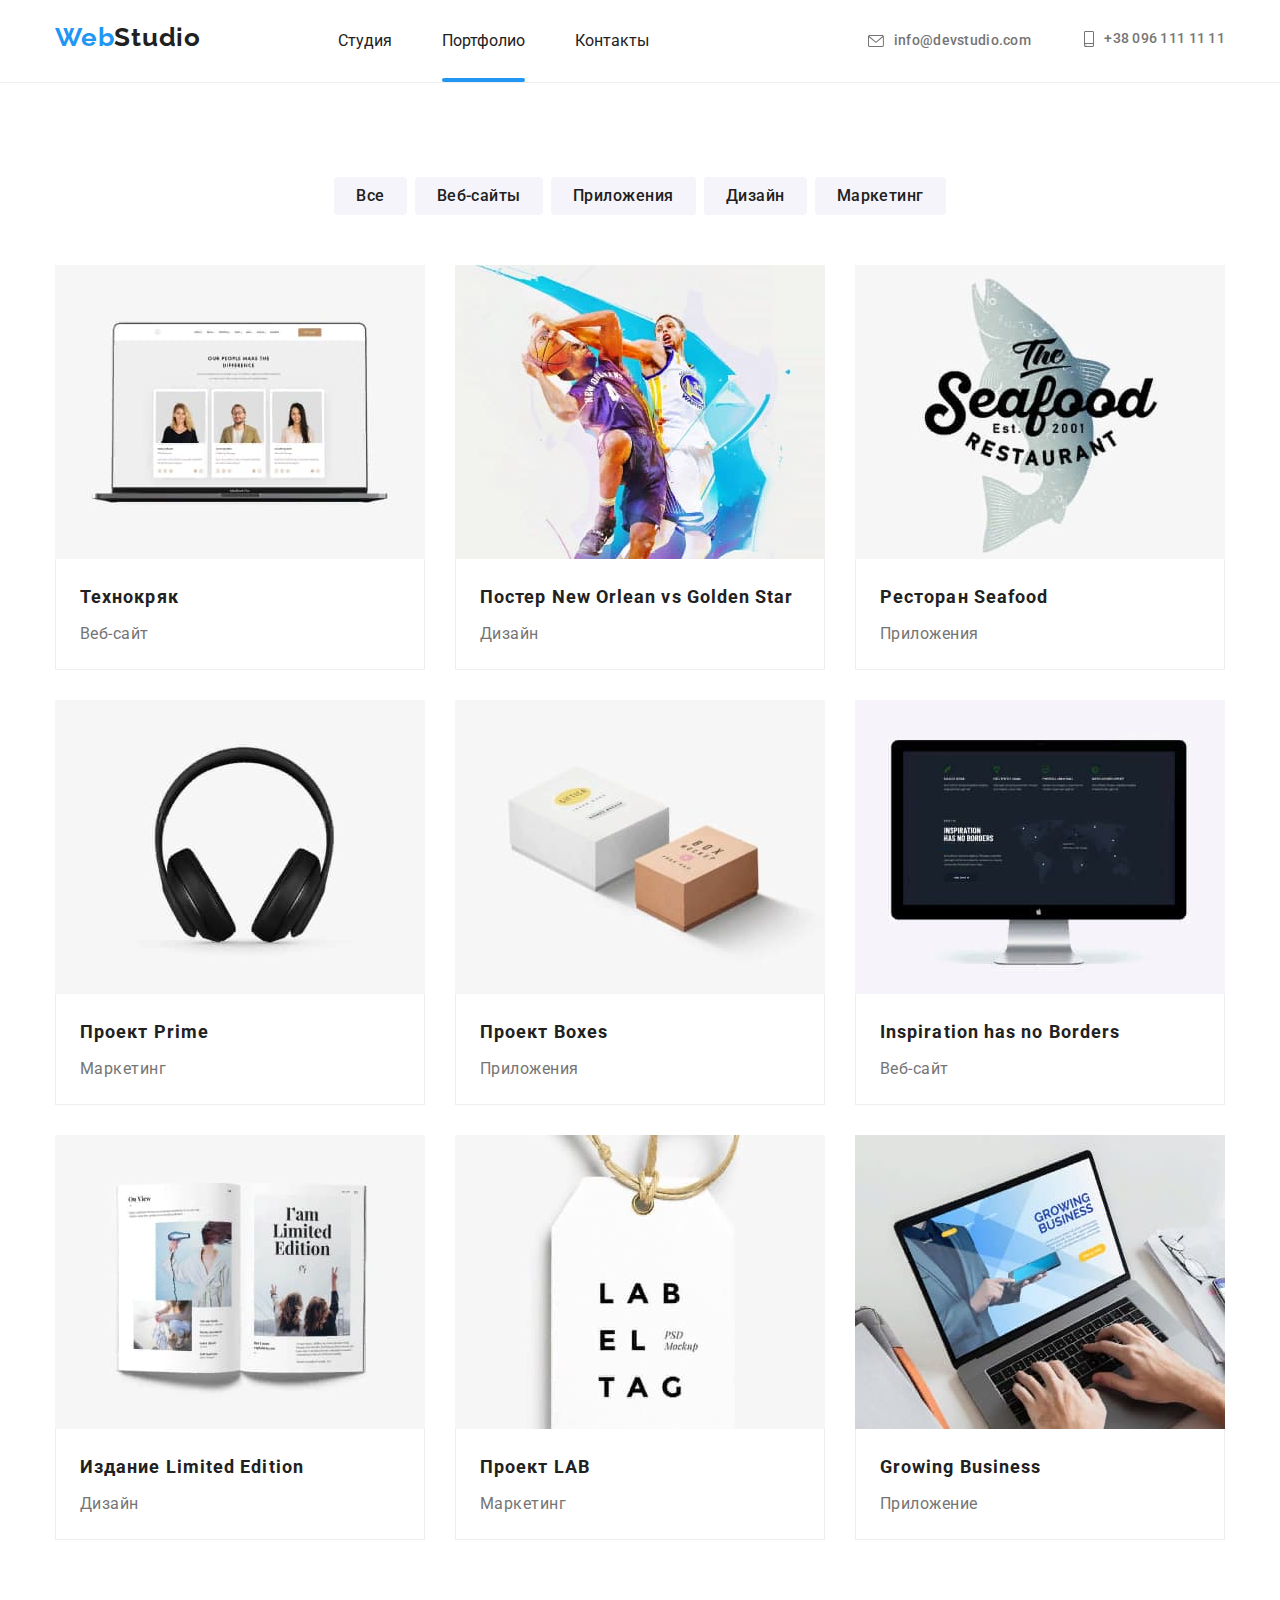
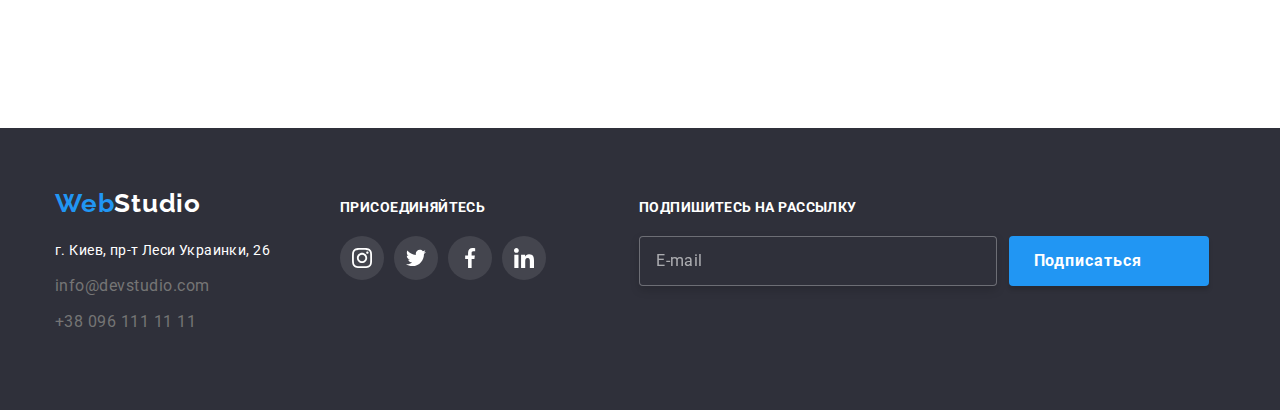
==== commit f871ee70: "Summary" ====
--- a/portfolio.html
+++ b/portfolio.html
@@ -18,7 +18,7 @@
             rel="stylesheet"
             href="https://cdnjs.cloudflare.com/ajax/libs/modern-normalize/1.0.0/modern-normalize.min.css"
         />
-        <link rel="stylesheet" href="./css/main.css" />
+        <link rel="stylesheet" href="./css/main.min.css" />
     </head>
     <body>
         <!--шапка сторінки-->
@@ -26,28 +26,28 @@
             <div class="conteiner page-header">
                 <!--навігація-->
                 <nav>
-                    <a href="./index.html" class="logo"
-                        ><span class="item">Web</span>Studio</a
+                    <a href="./index.html" class="logo page-header__logo"
+                        ><span class="logo__item">Web</span>Studio</a
                     >
-                    <ul class="menu list">
-                        <li class="menu-content">
-                            <a href="./index.html" class="link">Студия</a>
-                        </li>
-                        <li class="menu-content">
-                            <a href="./portfolio.html" class="link current"
+                    <ul class="menu page-header__menu">
+                        <li class="menu__content">
+                            <a href="./index.html" class="menu__link">Студия</a>
+                        </li>
+                        <li class="menu__content">
+                            <a href="./portfolio.html" class="menu__link current"
                                 >Портфолио</a
                             >
                         </li>
-                        <li class="menu-content">
-                            <a href="" class="link">Контакты</a>
+                        <li class="menu__content">
+                            <a href="#" class="menu__link">Контакты</a>
                         </li>
                     </ul>
                 </nav>
                 <!--зв'язок-->
-                <ul class="communication links">
-                    <li class="communication-nav">
-                        <a href="mailto:info@devstudio.com" class="contacts"
-                            ><svg class="contacts-icon" width="16" height="12">
+                <ul class="communication page-header__communication">
+                    <li class="communication__nav">
+                        <a href="mailto:info@devstudio.com" class="communication__contacts"
+                            ><svg class="communication__icon" width="16" height="12">
                                 <use
                                     href="./images/icons.svg#icon-envelope"
                                 ></use>
@@ -55,9 +55,9 @@
                             info@devstudio.com</a
                         >
                     </li>
-                    <li class="communication-nav">
-                        <a href="tel:+380961111111" class="contacts"
-                            ><svg class="contacts-icon" width="10" height="16">
+                    <li class="communication__nav">
+                        <a href="tel:+380961111111" class="communication__contacts"
+                            ><svg class="communication__icon" width="10" height="16">
                                 <use
                                     href="./images/icons.svg#icon-smartphone"
                                 ></use>
@@ -69,184 +69,254 @@
             </div>
         </header>
         <main>
-            <section class="our-works">
+            <section class="works">
                 <div class="conteiner">
                     <h1 class="visually-hidden">Наши работы</h1>
-                    <ul class="main-filters">
-                        <li class="filters-item">
-                            <button type="button" class="filters">Все</button>
-                        </li>
-                        <li class="filters-item">
-                            <button type="button" class="filters">
+                    <ul class="filters-list works__filters-list">
+                        <li class="filters-list__item">
+                            <button type="button" class="filters-list__button">Все</button>
+                        </li>
+                        <li class="filters-list__item">
+                            <button type="button" class="filters-list__button">
                                 Веб-сайты
                             </button>
                         </li>
-                        <li class="filters-item">
-                            <button type="button" class="filters">
+                        <li class="filters-list__item">
+                            <button type="button" class="filters-list__button">
                                 Приложения
                             </button>
                         </li>
-                        <li class="filters-item">
-                            <button type="button" class="filters">
+                        <li class="filters-list__item">
+                            <button type="button" class="filters-list__button">
                                 Дизайн
                             </button>
                         </li>
-                        <li class="filters-item">
-                            <button type="button" class="filters">
+                        <li class="filters-list__item">
+                            <button type="button" class="filters-list__button">
                                 Маркетинг
                             </button>
                         </li>
                     </ul>
-                    <ul class="portfolio-title">
-                        <li class="portfolio-item">
-                            <a href="" class="portfolio-link">
-                                <div class="background">
-                                    <div class="card-overlay">
-                                        <img
-                                            src="./images/portfolio/img.jpg"
-                                            width="370"
-                                            height="294"
-                                            alt="ноутбук с изображениями"
-                                            class="portfolio-img"
-                                        />
-                                        <p class="overlay">
-                                            Технокряк это современная площадка
-                                            распространения коронавируса.
-                                            Компании используют эту платформу
-                                            для цифрового шпионажа и атак на
-                                            защищённые сервера конкурентов.
-                                        </p>
-                                    </div>
-                                    <div class="discription">
-                                        <h2 class="portfolio">Технокряк</h2>
-                                        <p class="type">Веб-сайт</p>
-                                    </div>
-                                </div></a
-                            >
-                        </li>
-                        <li class="portfolio-item">
-                            <a href="" class="portfolio-link">
-                                <img
-                                    src="./images/portfolio/img-1.jpg"
-                                    width="370"
-                                    height="294"
-                                    alt="баскетболисты"
-                                    class="portfolio-img"
-                                />
-                                <div class="discription">
-                                    <h2 class="portfolio">
+                    <ul class="portfolio works__portfolio">
+                        <li class="portfolio__item">
+                            <a href="" class="portfolio__link">
+                                <div class="portfolio-overlay">
+                                    <img
+                                        src="./images/portfolio/img.jpg"
+                                        width="370"
+                                        height="294"
+                                        alt="ноутбук с изображениями"
+                                        class="portfolio__icon"
+                                    />
+                                    <p class="portfolio-overlay__text">
+                                        Технокряк это современная площадка
+                                        распространения коронавируса. Компании
+                                        используют эту платформу для цифрового
+                                        шпионажа и атак на защищённые сервера
+                                        конкурентов.
+                                    </p>
+                                </div>
+                                <div class="portfolio__discription">
+                                    <h2 class="portfolio__title">Технокряк</h2>
+                                    <p class="portfolio__text">Веб-сайт</p>
+                                </div></a
+                            >
+                        </li>
+                        <li class="portfolio__item">
+                            <a href="" class="portfolio__link">
+                                <div class="portfolio-overlay">
+                                    <img
+                                        src="./images/portfolio/img-1.jpg"
+                                        width="370"
+                                        height="294"
+                                        alt="баскетболисты"
+                                        class="portfolio__icon"
+                                    />
+                                    <p class="portfolio-overlay__text">
+                                        Технокряк это современная площадка
+                                        распространения коронавируса. Компании
+                                        используют эту платформу для цифрового
+                                        шпионажа и атак на защищённые сервера
+                                        конкурентов.
+                                    </p>
+                                </div>
+                                <div class="portfolio__discription">
+                                    <h2 class="portfolio__title">
                                         Постер New Orlean vs Golden Star
                                     </h2>
-                                    <p class="type">Дизайн</p>
-                                </div></a
-                            >
-                        </li>
-                        <li class="portfolio-item">
-                            <a href="" class="portfolio-link">
-                                <img
-                                    src="./images/portfolio/img-2.jpg"
-                                    width="370"
-                                    height="294"
-                                    alt="логотим с рыбой на фоне"
-                                    class="portfolio-img"
-                                />
-                                <div class="discription">
-                                    <h2 class="portfolio">Ресторан Seafood</h2>
-                                    <p class="type">Приложения</p>
-                                </div></a
-                            >
-                        </li>
-                        <li class="portfolio-item">
-                            <a href="" class="portfolio-link">
-                                <img
-                                    src="./images/portfolio/img-3.jpg"
-                                    width="370"
-                                    height="294"
-                                    alt="наушники"
-                                    class="portfolio-img"
-                                />
-                                <div class="discription">
-                                    <h2 class="portfolio">Проект Prime</h2>
-                                    <p class="type">Маркетинг</p>
-                                </div></a
-                            >
-                        </li>
-                        <li class="portfolio-item">
-                            <a href="" class="portfolio-link">
-                                <img
-                                    src="./images/portfolio/img-4.jpg"
-                                    width="370"
-                                    height="294"
-                                    alt="две коробки"
-                                    class="portfolio-img"
-                                />
-                                <div class="discription">
-                                    <h2 class="portfolio">Проект Boxes</h2>
-                                    <p class="type">Приложения</p>
-                                </div></a
-                            >
-                        </li>
-                        <li class="portfolio-item">
-                            <a href="" class="portfolio-link">
-                                <img
-                                    src="./images/portfolio/img-5.jpg"
-                                    width="370"
-                                    height="294"
-                                    alt="монитор пк"
-                                    class="portfolio-img"
-                                />
-                                <div class="discription">
-                                    <h2 class="portfolio">
+                                    <p class="portfolio__text">Дизайн</p>
+                                </div></a
+                            >
+                        </li>
+                        <li class="portfolio__item">
+                            <a href="" class="portfolio__link">
+                                <div class="portfolio-overlay">
+                                    <img
+                                        src="./images/portfolio/img-2.jpg"
+                                        width="370"
+                                        height="294"
+                                        alt="логотим с рыбой на фоне"
+                                        class="portfolio__icon"
+                                    />
+                                    <p class="portfolio-overlay__text">
+                                        Технокряк это современная площадка
+                                        распространения коронавируса. Компании
+                                        используют эту платформу для цифрового
+                                        шпионажа и атак на защищённые сервера
+                                        конкурентов.
+                                    </p>
+                                </div>
+                                <div class="portfolio__discription">
+                                    <h2 class="portfolio__title">Ресторан Seafood</h2>
+                                    <p class="portfolio__text">Приложения</p>
+                                </div></a
+                            >
+                        </li>
+                        <li class="portfolio__item">
+                            <a href="" class="portfolio__link">
+                                <div class="portfolio-overlay">
+                                    <img
+                                        src="./images/portfolio/img-3.jpg"
+                                        width="370"
+                                        height="294"
+                                        alt="наушники"
+                                        class="portfolio__icon"
+                                    />
+                                    <p class="portfolio-overlay__text">
+                                        Технокряк это современная площадка
+                                        распространения коронавируса. Компании
+                                        используют эту платформу для цифрового
+                                        шпионажа и атак на защищённые сервера
+                                        конкурентов.
+                                    </p>
+                                </div>
+                                <div class="portfolio__discription">
+                                    <h2 class="portfolio__title">Проект Prime</h2>
+                                    <p class="portfolio__text">Маркетинг</p>
+                                </div></a
+                            >
+                        </li>
+                        <li class="portfolio__item">
+                            <a href="" class="portfolio__link">
+                                <div class="portfolio-overlay">
+                                    <img
+                                        src="./images/portfolio/img-4.jpg"
+                                        width="370"
+                                        height="294"
+                                        alt="две коробки"
+                                        class="portfolio__icon"
+                                    />
+                                    <p class="portfolio-overlay__text">
+                                        Технокряк это современная площадка
+                                        распространения коронавируса. Компании
+                                        используют эту платформу для цифрового
+                                        шпионажа и атак на защищённые сервера
+                                        конкурентов.
+                                    </p>
+                                </div>
+                                <div class="portfolio__discription">
+                                    <h2 class="portfolio__title">Проект Boxes</h2>
+                                    <p class="portfolio__text">Приложения</p>
+                                </div></a
+                            >
+                        </li>
+                        <li class="portfolio__item">
+                            <a href="" class="portfolio__link">
+                                <div class="portfolio-overlay">
+                                    <img
+                                        src="./images/portfolio/img-5.jpg"
+                                        width="370"
+                                        height="294"
+                                        alt="монитор пк"
+                                        class="portfolio__icon"
+                                    />
+                                    <p class="portfolio-overlay__text">
+                                        Технокряк это современная площадка
+                                        распространения коронавируса. Компании
+                                        используют эту платформу для цифрового
+                                        шпионажа и атак на защищённые сервера
+                                        конкурентов.
+                                    </p>
+                                </div>
+                                <div class="portfolio__discription">
+                                    <h2 class="portfolio__title">
                                         Inspiration has no Borders
                                     </h2>
-                                    <p class="type">Веб-сайт</p>
-                                </div></a
-                            >
-                        </li>
-                        <li class="portfolio-item">
-                            <a href="" class="portfolio-link">
-                                <img
-                                    src="./images/portfolio/img-6.jpg"
-                                    width="370"
-                                    height="294"
-                                    alt="журнал"
-                                    class="portfolio-img"
-                                />
-                                <div class="discription">
-                                    <h2 class="portfolio">
+                                    <p class="portfolio__text">Веб-сайт</p>
+                                </div></a
+                            >
+                        </li>
+                        <li class="portfolio__item">
+                            <a href="" class="portfolio__link">
+                                <div class="portfolio-overlay">
+                                    <img
+                                        src="./images/portfolio/img-6.jpg"
+                                        width="370"
+                                        height="294"
+                                        alt="журнал"
+                                        class="portfolio__icon"
+                                    />
+                                    <p class="portfolio-overlay__text">
+                                        Технокряк это современная площадка
+                                        распространения коронавируса. Компании
+                                        используют эту платформу для цифрового
+                                        шпионажа и атак на защищённые сервера
+                                        конкурентов.
+                                    </p>
+                                </div>
+                                <div class="portfolio__discription">
+                                    <h2 class="portfolio__title">
                                         Издание Limited Edition
                                     </h2>
-                                    <p class="type">Дизайн</p>
-                                </div></a
-                            >
-                        </li>
-                        <li class="portfolio-item">
-                            <a href="" class="portfolio-link">
-                                <img
-                                    src="./images/portfolio/img-7.jpg"
-                                    width="370"
-                                    height="294"
-                                    alt="бирка с надписью"
-                                    class="portfolio-img"
-                                />
-                                <div class="discription">
-                                    <h2 class="portfolio">Проект LAB</h2>
-                                    <p class="type">Маркетинг</p>
-                                </div></a
-                            >
-                        </li>
-                        <li class="portfolio-item">
-                            <a href="" class="portfolio-link">
-                                <img
-                                    src="./images/portfolio/img-8.jpg"
-                                    width="370"
-                                    height="294"
-                                    alt="включенный ноутбук"
-                                    class="portfolio-img"
-                                />
-                                <div class="discription">
-                                    <h2 class="portfolio">Growing Business</h2>
-                                    <p class="type">Приложение</p>
+                                    <p class="portfolio__text">Дизайн</p>
+                                </div></a
+                            >
+                        </li>
+                        <li class="portfolio__item">
+                            <a href="" class="portfolio__link">
+                                <div class="portfolio-overlay">
+                                    <img
+                                        src="./images/portfolio/img-7.jpg"
+                                        width="370"
+                                        height="294"
+                                        alt="бирка с надписью"
+                                        class="portfolio__icon"
+                                    />
+                                    <p class="portfolio-overlay__text">
+                                        Технокряк это современная площадка
+                                        распространения коронавируса. Компании
+                                        используют эту платформу для цифрового
+                                        шпионажа и атак на защищённые сервера
+                                        конкурентов.
+                                    </p>
+                                </div>
+                                <div class="portfolio__discription">
+                                    <h2 class="portfolio__title">Проект LAB</h2>
+                                    <p class="portfolio__text">Маркетинг</p>
+                                </div></a
+                            >
+                        </li>
+                        <li class="portfolio__item">
+                            <a href="" class="portfolio__link">
+                                <div class="portfolio-overlay">
+                                    <img
+                                        src="./images/portfolio/img-8.jpg"
+                                        width="370"
+                                        height="294"
+                                        alt="включенный ноутбук"
+                                        class="portfolio__icon"
+                                    />
+                                    <p class="portfolio-overlay__text">
+                                        Технокряк это современная площадка
+                                        распространения коронавируса. Компании
+                                        используют эту платформу для цифрового
+                                        шпионажа и атак на защищённые сервера
+                                        конкурентов.
+                                    </p>
+                                </div>
+                                <div class="portfolio__discription">
+                                    <h2 class="portfolio__title">Growing Business</h2>
+                                    <p class="portfolio__text">Приложение</p>
                                 </div></a
                             >
                         </li>
@@ -256,32 +326,32 @@
         </main>
         <!--підвал сторінки-->
         <footer class="basement">
-            <div class="conteiner basement-list">
-                <div class="address-conteiner">
+            <div class="conteiner basement__list">
+                <div class="basement__address">
                     <a href="./index.html" class="logo"
-                        ><span class="item">Web</span
-                        ><span class="logo-two">Studio</span></a
+                        ><span class="logo__item">Web</span
+                        ><span class="logo__item--alt-color">Studio</span></a
                     >
-                    <address class="info">
-                        <ul class="links">
-                            <li class="info-item">
+                    <address class="info basement__info">
+                        <ul class="info__list">
+                            <li class="info__item">
                                 <a
                                     href="https://goo.gl/maps/6gxEorECzuaQfL2a7"
                                     target="_blank"
                                     rel="noopener noreferrer"
-                                    class="city"
+                                    class="info__link"
                                     >г. Киев, пр-т Леси Украинки, 26</a
                                 >
                             </li>
-                            <li class="info-item">
+                            <li class="info__item">
                                 <a
                                     href="mailto:info@devstudio.com"
-                                    class="alt-contact"
+                                    class="info__link--color"
                                     >info@devstudio.com</a
                                 >
                             </li>
-                            <li class="info-item">
-                                <a href="tel:+380961111111" class="alt-contact"
+                            <li class="info__item">
+                                <a href="tel:+380961111111" class="info__link--color"
                                     >+38 096 111 11 11</a
                                 >
                             </li>
@@ -289,54 +359,54 @@
                     </address>
                 </div>
                 <div class="basement-social">
-                    <h3 class="basement-social-title">присоединяйтесь</h3>
-                    <ul class="basement-social-list">
-                        <li class="basement-social-item">
+                    <h3 class="basement-social__title">присоединяйтесь</h3>
+                    <ul class="basement-social__list">
+                        <li class="basement-social__item">
                             <a
                                 href=""
                                 target="_blank"
                                 rel="noopener noreferrer"
-                                class="basement-social-link"
-                                ><svg class="basement-social-icon">
+                                class="basement-social__link"
+                                ><svg class="basement-social__icon">
                                     <use
                                         href="./images/icons.svg#icon-instagram"
                                     ></use>
                                 </svg>
                             </a>
                         </li>
-                        <li class="basement-social-item">
+                        <li class="basement-social__item">
                             <a
                                 href=""
                                 target="_blank"
                                 rel="noopener noreferrer"
-                                class="basement-social-link"
-                                ><svg class="basement-social-icon">
+                                class="basement-social__link"
+                                ><svg class="basement-social__icon">
                                     <use
                                         href="./images/icons.svg#icon-twitter"
                                     ></use>
                                 </svg>
                             </a>
                         </li>
-                        <li class="basement-social-item">
+                        <li class="basement-social__item">
                             <a
                                 href=""
                                 target="_blank"
                                 rel="noopener noreferrer"
-                                class="basement-social-link"
-                                ><svg class="basement-social-icon">
+                                class="basement-social__link"
+                                ><svg class="basement-social__icon">
                                     <use
                                         href="./images/icons.svg#icon-facebook"
                                     ></use>
                                 </svg>
                             </a>
                         </li>
-                        <li class="basement-social-item">
+                        <li class="basement-social__item">
                             <a
                                 href=""
                                 target="_blank"
                                 rel="noopener noreferrer"
-                                class="basement-social-link"
-                                ><svg class="basement-social-icon">
+                                class="basement-social__link"
+                                ><svg class="basement-social__icon">
                                     <use
                                         href="./images/icons.svg#icon-linkedin"
                                     ></use>
@@ -345,6 +415,26 @@
                         </li>
                     </ul>
                 </div>
+                <form class="footer-form">
+                    <label for="footer_email" class="footer-form__title"
+                        >Подпишитесь на рассылку</label
+                    >
+                    <div class="footer-form__conteiner">
+                        <input
+                            type="email"
+                            name="footer_email"
+                            id="footer_email"
+                            placeholder="E-mail"
+                            required
+                            class="footer-form__mail"
+                        />
+                        <button type="submit" class="footer-form__button">
+                            Подписаться<svg class="footer-form__icon">
+                                <use href="./images/icons.svg#icon-send"></use>
+                            </svg>
+                        </button>
+                    </div>
+                </form>
             </div>
         </footer>
     </body>
--- a/css/main.min.css
+++ b/css/main.min.css
@@ -0,0 +1,2 @@
+:root{--main-color: #757575;--secondary-color: #212121;--accent-color: #2196f3;--alt-color: #ffffff;--thirt-color: #f5f4fa;--alternative-bgr: #2f303a}html{box-sizing:border-box}*,*::before,*::after{box-sizing:inherit}body{color:var(--main-color);background-color:var(--bgr-cl);font-family:"Roboto", sans-serif}li{list-style:none}.visually-hidden{position:absolute !important;clip:rect(1px 1px 1px 1px);clip:rect(1px, 1px, 1px, 1px);padding:0 !important;border:0 !important;height:1px !important;width:1px !important;overflow:hidden}.conteiner{width:1200px;padding-left:15px;padding-right:15px;margin-left:auto;margin-right:auto}.page-header{display:flex;align-items:center;justify-content:space-between}.logo{text-decoration:none;font-family:"Raleway", sans-serif;font-weight:700;font-size:26px;line-height:31px;letter-spacing:0.03em;color:var(--secondary-color)}.page-header__logo{margin-right:93px}.logo__item{color:var(--accent-color)}.menu{display:inline-flex;padding-top:32px;padding-bottom:32px}.page-header__menu{margin:0}.menu__content:not(:last-child){margin-right:50px}.menu__link{position:relative;padding-top:32px;padding-bottom:32px;text-decoration:none;color:var(--secondary-color);transition:color 250ms cubic-bezier(0.4, 0, 0.2, 1)}.current::after{content:"";position:absolute;bottom:0;left:0;width:100%;height:4px;background-color:var(--accent-color);border-radius:2px}.menu__link:hover,.menu__link:focus{color:var(--accent-color)}.menu__link .current{color:var(--accent-color)}.page-header__communication{margin:0}.communication{padding-left:0;font-weight:500;font-size:14px;line-height:1.14;letter-spacing:0.02em;text-decoration:none;color:var(--secondary-color)}.communication__nav{display:inline-flex}.communication__nav:not(:last-child){margin-right:50px}.communication__contacts{display:flex;align-items:center;justify-content:center;text-decoration:none;color:var(--main-color);transition:color 250ms cubic-bezier(0.4, 0, 0.2, 1)}.communication__contacts:hover,.communication__contacts:focus{color:var(--accent-color)}.communication__icon{margin-right:10px;fill:var(--main-color);transition-property:fill, color;transition-duration:250ms;transition-timing-function:cubic-bezier(0.4, 0, 0.2, 1)}.communication__contacts:hover .communication__icon,.communication__contacts:focus .communication__icon{fill:var(--accent-color);color:var(--accent-color)}.studio:valid{color:var(--accent-color)}.hero{position:relative;padding-top:200px;padding-bottom:200px;background-image:linear-gradient(to right, rgba(47,48,58,0.4), rgba(47,48,58,0.4)),url("../images/hero.jpg");background-repeat:no-repeat;background-size:cover;background-color:#c4c4c4;color:var(--alt-color);text-align:center}.hero__title{text-transform:uppercase;margin:0 auto;max-width:696px;margin-bottom:30px;font-weight:900;font-size:44px;line-height:1.36;letter-spacing:0.06em}.hero__button{padding:10px 32px;font-weight:700;font-size:16px;line-height:1.87;align-items:center;text-align:center;letter-spacing:0.06em;cursor:pointer;color:var(--alternative-color);background-color:var(--accent-color);box-shadow:0px 4px 4px #000;border-radius:4px;border:0;transition-property:background-color, color;transition-duration:250ms;transition-timing-function:cubic-bezier(0.4, 0, 0.2, 1)}.hero__button:hover,.hero__button:focus{color:var(--accent-color);background-color:var(--alt-color)}.specifics{padding-top:94px;font-size:14px;line-height:1.7;letter-spacing:0.03em}.specifics__list{display:flex;justify-content:space-between;align-self:center;margin-top:0;margin-bottom:0;padding-left:0}.specifics__item{width:270px;text-decoration:none}.specifics__feature{display:flex;align-items:center;justify-content:center;width:270px;height:120px;margin-bottom:30px;background-color:var(--thirt-color)}.specifics__icon{width:70px;height:70px}.specifics__skills{margin-top:0;margin-bottom:10px;color:var(--secondary-color);font-weight:700;font-size:14px;line-height:1.14;letter-spacing:0.03em;text-transform:uppercase}.specifics__text{margin-top:0;margin-bottom:0;font-weight:400;font-size:14px;line-height:1.71;letter-spacing:0.03em}.projects{padding-top:94px;padding-bottom:94px}.projects__title{margin-top:0;margin-bottom:0;color:var(--secondary-color);font-weight:700;font-size:36px;line-height:1.16;text-align:center;letter-spacing:0.03em}.projects__makets{display:inline-flex;margin-top:50px;margin-bottom:0;padding-left:0}.projects__item:not(:last-child){margin-right:30px}.projects__thrumb{position:relative;width:370px;height:294px}.projects__describe{display:flex;justify-content:center;align-items:center;position:absolute;width:370px;height:70px;left:0;bottom:0px;margin:0;background:rgba(47,48,58,0.8)}.projects__text{margin:0;color:var(--alt-color);font-weight:700;font-size:14px;line-height:1.14;text-align:center;letter-spacing:0.03em;text-transform:uppercase}.organization{padding-top:94px;padding-bottom:94px;background-color:var(--thirt-color);text-align:center}.organization__title{margin-top:0;margin-bottom:0;color:var(--secondary-color);font-weight:700;font-size:36px;line-height:1.16;text-align:center;letter-spacing:0.03em}.team{display:flex;padding-left:0}.organization_list{margin-top:50px;margin-bottom:0}.team__list{background-color:var(--alt-color);box-shadow:0px 1px 3px rgba(0,0,0,0.12),0px 1px 1px rgba(0,0,0,0.14),0px 2px 1px rgba(0,0,0,0.2);border-radius:0px 0px 4px 4px}.team__list:not(:last-child){margin-right:30px}.team__item{padding:30px 32px}.team__member{margin:0 0 10px 0;color:var(--secondary-color);font-weight:500;font-size:16px;line-height:1.18;letter-spacing:0.03em}.team__position{margin-top:0;margin-bottom:16px;font-weight:400;font-size:16px;line-height:1.19;text-align:center;letter-spacing:0.03em}.social{display:inline-flex;padding-left:0}.social__item:not(:last-child){margin-right:10px}.social__link{display:flex;align-items:center;justify-content:center;width:44px;height:44px;background-color:var(--alt-color);border-radius:50%;transition:background-color 250ms cubic-bezier(0.4, 0, 0.2, 1)}.social__link:hover,.social__link:focus{background-color:var(--accent-color)}.social__icon{width:20px;height:20px;fill:#afb1b8;transition:fill 250ms cubic-bezier(0.4, 0, 0.2, 1)}.social__link:hover .social__icon,.social__link:focus .social__icon{fill:var(--alt-color)}.clients{padding-top:94px;padding-bottom:94px}.clients__title{margin-top:0;margin-bottom:0;color:var(--secondary-color);font-weight:700;font-size:36px;line-height:1.16;text-align:center;letter-spacing:0.03em}.clients__list{display:flex;margin-top:50px;margin-bottom:0;padding-left:0}.clients__item{width:170px;height:92px}.clients__item:not(:last-child){margin-right:30px}.clients__link{display:flex;justify-content:center;align-items:center;width:170px;height:92px;border:1px solid #afb1b8;border-radius:4px;transition:border-color 250ms cubic-bezier(0.4, 0, 0.2, 1)}.clients__icon{fill:#afb1b8;transition:fill 250ms cubic-bezier(0.4, 0, 0.2, 1)}.clients__link:hover,.clients__link:focus{border-color:var(--accent-color)}.clients__link:hover .clients__icon,.clients__link:focus .clients__icon{fill:var(--accent-color)}.basement{padding-top:60px;padding-bottom:60px;background-color:var(--alternative-bgr)}.basement__list{display:flex;align-items:baseline}.logo__item--alt-color{color:var(--alt-color)}.logo__item--alt-color{text-decoration:none;font-family:"Raleway", sans-serif;font-weight:700;font-size:26px;line-height:31px;letter-spacing:0.03em}.info{font-style:normal;font-size:14px;line-height:1.71;letter-spacing:0.03em}.basement__info{margin-top:20px}.info__list{padding-left:0}.info__item:not(:last-child){margin-bottom:9px}.info__link{text-decoration:none;color:var(--alt-color);font-weight:400;font-size:14px;line-height:1.71;letter-spacing:0.03em;transition:color 250ms cubic-bezier(0.4, 0, 0.2, 1)}.info__link:hover,.info__link:focus{color:var(--accent-color)}.info__link--color{text-decoration:none;color:var(--main-color);font-weight:400;font-size:16px;line-height:1.71;letter-spacing:0.03em;transition:color 250ms cubic-bezier(0.4, 0, 0.2, 1)}.info__link--color:hover,.info__link--color:focus{color:var(--accent-color)}.info__link:hover,.info__link:focus{color:var(--accent-color)}.basement-social{display:block;margin-left:70px}.basement-social__title{margin:0;font-weight:700;font-size:14px;line-height:1.14;letter-spacing:0.03em;text-transform:uppercase;color:var(--alt-color)}.basement-social__list{display:inline-flex;margin-top:20px;padding-left:0}.basement-social__item{width:44px;height:44px;background-color:rgba(255,255,255,0.1);border-radius:50%}.basement-social__item:not(:last-child){margin-right:10px}.basement-social__link{display:flex;justify-content:center;align-items:center;width:44px;height:44px;border-radius:50%;transition:background-color 250ms cubic-bezier(0.4, 0, 0.2, 1)}.basement-social__link:hover,.basement-social__link:focus{background-color:var(--accent-color)}.basement-social__icon{fill:var(--alt-color);width:20px;height:20px;transition:fill 250ms cubic-bezier(0.4, 0, 0.2, 1)}.footer-form{margin-left:93px;width:570px;height:86px}.footer-form__conteiner{display:flex;width:570px;height:50px}.footer-form__title{display:block;margin-bottom:20px;font-weight:700;font-size:14px;line-height:1.14;letter-spacing:0.03em;text-transform:uppercase;color:var(--alt-color)}.footer-form__mail{width:358px;height:50px;padding-left:16px;outline:none;border:1px solid rgba(255,255,255,0.3);box-sizing:border-box;filter:drop-shadow(0px 4px 4px rgba(0,0,0,0.15));border-radius:4px;background-color:var(--alternative-bgr);color:var(--alt-color)}.footer-form__mail::placeholder{font-size:16px;line-height:1.25;letter-spacing:0.03em;color:rgba(255,255,255,0.6)}.footer-form__conteiner:focus-within .footer-form__mail{border-color:var(--accent-color);outline:0}.footer-form__button{display:flex;align-items:center;justify-content:space-evenly;border:0;width:200px;height:50px;margin-left:12px;box-shadow:0px 4px 4px rgba(0,0,0,0.15);border-radius:4px;font-weight:700;font-size:16px;line-height:1.87;letter-spacing:0.06em;cursor:pointer;background-color:var(--accent-color);color:var(--alt-color)}.footer-form__icon{width:24px;height:24px}.backdrop{position:fixed;top:0;left:0;width:100%;height:100%;opacity:1;background-color:rgba(0,0,0,0.2);transition:opacity 250ms cubic-bezier(0.4, 0, 0.2, 1)}.is-hidden{opacity:0;pointer-events:none}.modal{position:absolute;padding:40px;width:528px;min-height:581px;left:50%;top:50%;transform:translate(-50%, -50%);background-color:var(--alt-color);border-radius:4px}.modal__exit{display:flex;justify-content:center;align-items:center;position:absolute;top:8px;right:8px;width:30px;height:30px;border:1px solid rgba(0,0,0,0.1);border-radius:50%;background-color:var(--alt-color);cursor:pointer}.modal__icon{transition:fill 250ms cubic-bezier(0.4, 0, 0.2, 1)}.modal__exit:hover .modal__icon,.modal__exit:focus .modal__icon{fill:var(--accent-color)}.modal__form{width:100%}.modal__title{margin:0;margin-bottom:12px;font-weight:700;font-size:20px;line-height:1.15;text-align:center;letter-spacing:0.03em;color:var(--secondary-color)}.anketa{display:block;width:448px;height:342px}.anketa__title{display:block;margin-bottom:4px;font-size:12px;line-height:1.16;letter-spacing:0.01em}.anketa__conteiner{display:block;position:relative;margin-bottom:10px}.anketa__item{padding-left:42px;width:448px;height:40px;border:1px solid rgba(33,33,33,0.2);box-sizing:border-box;border-radius:4px}.anketa__icon{position:absolute;left:12px;top:50%;transform:translateY(-50%);display:inline-block;width:18px;height:18px}.anketa__conteiner--feedback{margin-bottom:20px}.anketa__conteiner:focus-within .anketa__item,.anketa__conteiner:focus-within .anketa__icon,.anketa__conteiner:focus-within .anketa__coments{outline:none;border-color:var(--accent-color);fill:var(--accent-color)}.anketa__coments{padding:12px 16px;width:100%;height:120px;resize:none;border:1px solid rgba(33,33,33,0.2);box-sizing:border-box;border-radius:4px}.anketa__coments::placeholder{font-size:14px;line-height:1.33;letter-spacing:0.01em;color:rgba(117,117,117,0.5)}.licence{display:flex;position:relative;align-items:center;justify-content:center;font-size:14px;line-height:1.71;letter-spacing:0.03em}.licence__icon::before{content:"";display:inline-block;left:10px;top:50%;transform:translateY(-50%);position:absolute;width:16px;height:15px;border:2px solid var(--secondary-color);border-radius:2px}.licence__link{color:var(--accent-color)}.licence:focus-within .licence__icon::before{border-color:var(--accent-color)}.licence__checkbox:checked+.licence__icon::before{border:none;background-color:var(--accent-color);background-image:url("../images/Vector.svg");background-repeat:no-repeat;background-position:center}.modal__button{display:block;margin:auto;margin-top:74px;width:200px;height:50px;font-weight:700;font-size:16px;line-height:1.87;text-align:center;letter-spacing:0.06em;background:#2196f3;color:var(--alt-color);box-shadow:0px 4px 4px rgba(0,0,0,0.15);border:none;border-radius:4px;cursor:pointer}.works{padding-top:94px;padding-bottom:94px;border-top:1px solid #eeeeee}.filters-list{display:flex;justify-content:center;padding-left:0}.works__filters-list{margin-right:auto;margin-left:auto;margin-top:0;margin-bottom:0}.filters-list__item:not(:last-child){margin-right:8px}.filters-list__button{padding:6px 22px;color:var(--secondary-color);background-color:var(--thirt-color);font-weight:500;font-size:16px;line-height:1.62;text-align:center;letter-spacing:0.03em;cursor:pointer;border:0;border-radius:4px;transition-property:background-color, color, box-shadow;transition-duration:250ms;transition-timing-function:cubic-bezier(0.4, 0, 0.2, 1)}.filters-list__button:hover,.filters-list__button:focus{color:var(--alt-color);background-color:var(--accent-color);box-shadow:0px 3px 1px rgba(0,0,0,0.1),0px 1px 2px rgba(0,0,0,0.08),0px 2px 2px rgba(0,0,0,0.12)}.portfolio{display:flex;flex-wrap:wrap;padding-left:0;padding-bottom:94px}.works__portfolio{margin-top:50px;margin-bottom:0}.portfolio__item{display:flex;width:370px;margin-right:30px;margin-bottom:30px}.portfolio__item:nth-child(3n){margin-right:0}.portfolio__item:nth-last-child(-n+3){margin-bottom:0}.portfolio__link{text-decoration:none}.portfolio-overlay{position:relative;width:370px;height:294px;overflow:hidden}.portfolio__icon{display:block;max-width:100%}.portfolio-overlay__text{position:absolute;margin:0;padding:63px 24px;width:100%;height:100%;top:50%;left:50%;transform:translate(-50%, -50%) translateY(100%);transition:transform 250ms;color:var(--alt-color);background-color:rgba(33,150,243,0.9);font-weight:400;font-size:18px;line-height:1.56;letter-spacing:0.03em}.portfolio__link:hover .portfolio-overlay__text,.portfolio__link:focus .portfolio-overlay__text{transform:translate(-50%, -50%) translateY(0)}.portfolio__discription{padding:20px 24px;border:1px solid #eeeeee;border-top:none}.portfolio__item .portfolio__link:hover,.portfolio__item .portfolio__link:focus{box-shadow:0px 3px 1px rgba(100,8,8,0.1),0px 1px 2px rgba(0,0,0,0.08),0px 2px 2px rgba(0,0,0,0.12)}.portfolio__title{padding:20 px;margin-top:0;margin-bottom:4px;color:var(--secondary-color);font-weight:700;font-size:18px;line-height:2;letter-spacing:0.06em}.portfolio__text{margin-top:0;margin-bottom:0;font-weight:400;font-size:16px;line-height:1.87;letter-spacing:0.03em;color:var(--main-color)}
+/*# sourceMappingURL=main.min.css.map */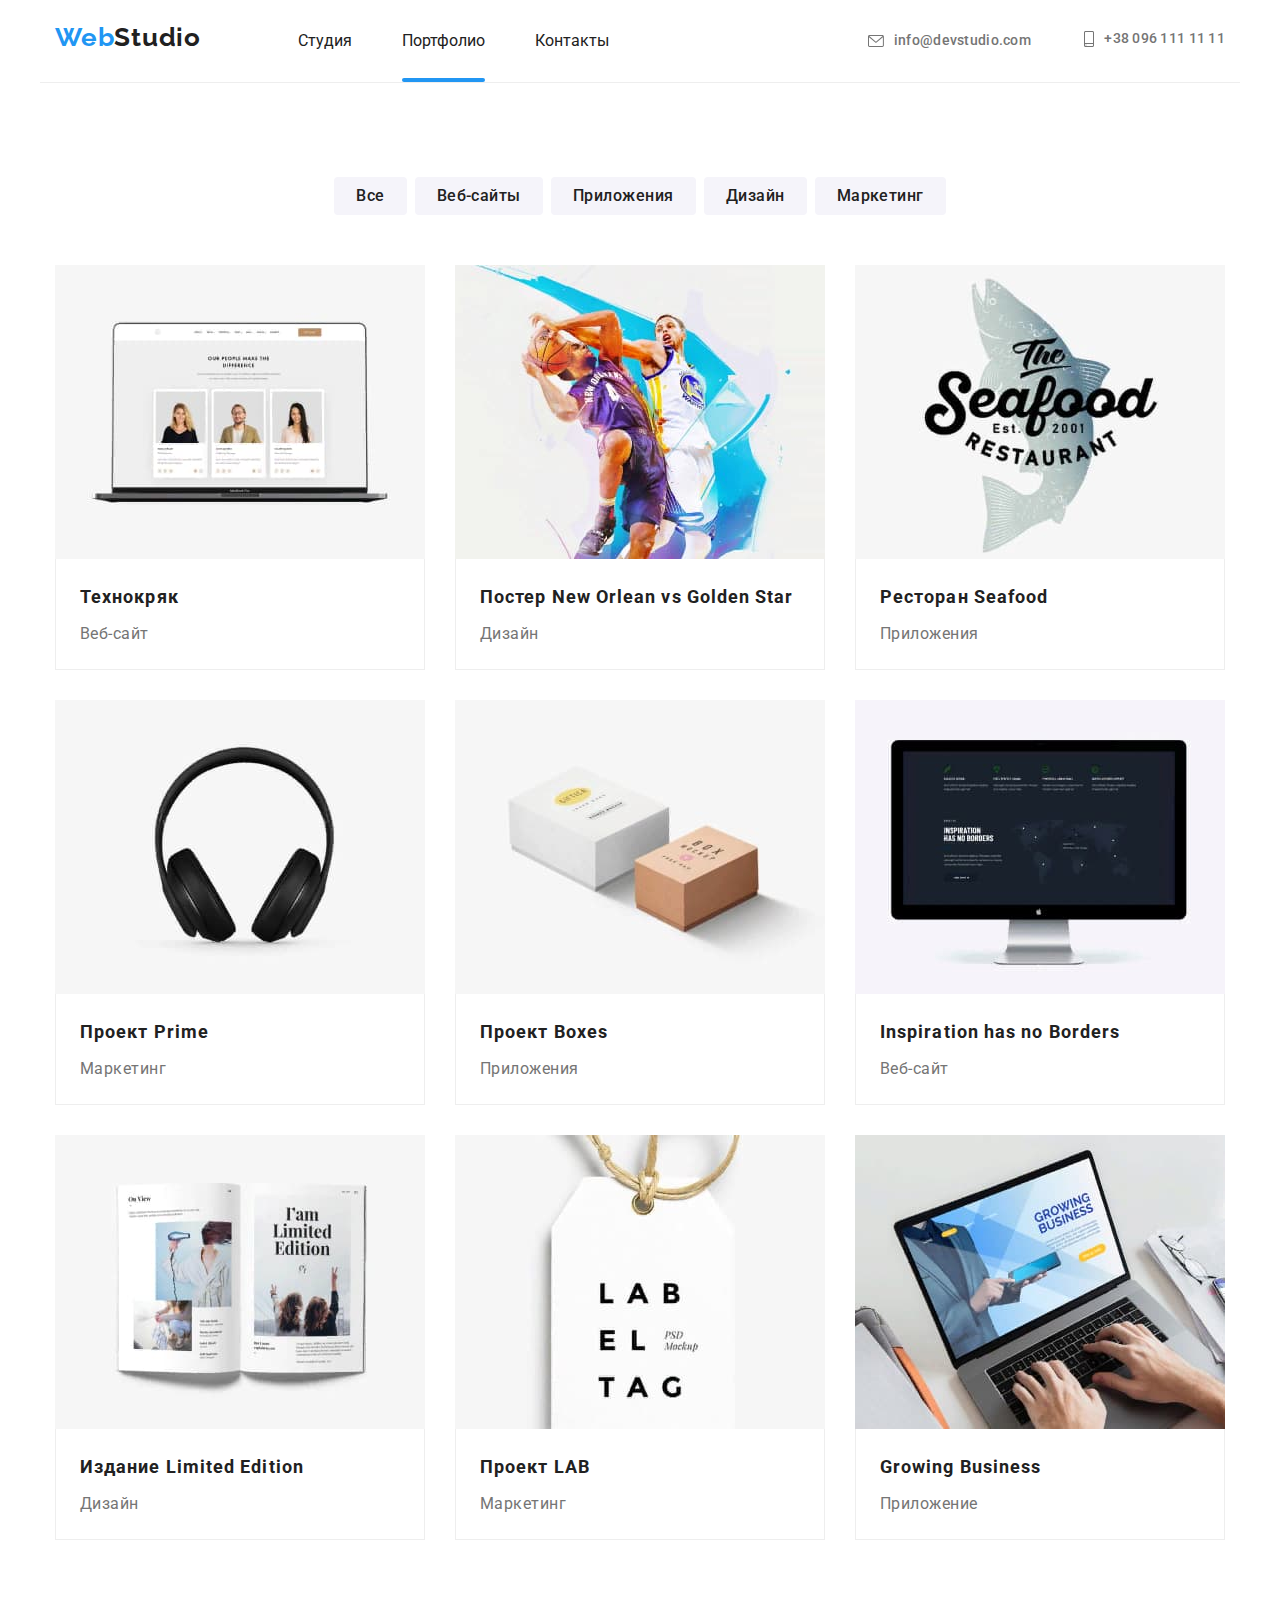
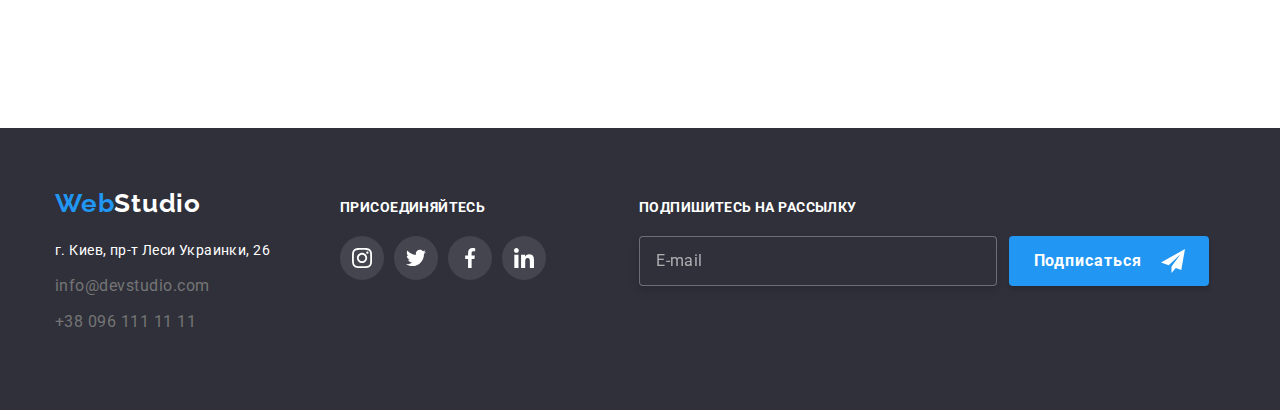
==== commit 79c273a1: "Summary" ====
--- a/portfolio.html
+++ b/portfolio.html
@@ -23,30 +23,30 @@
     <body>
         <!--шапка сторінки-->
         <header>
-            <div class="conteiner page-header">
+            <div class="conteiner header__conteiner">
                 <!--навігація-->
-                <nav>
+                <nav class="nav">
                     <a href="./index.html" class="logo page-header__logo"
                         ><span class="logo__item">Web</span>Studio</a
                     >
-                    <ul class="menu page-header__menu">
-                        <li class="menu__content">
-                            <a href="./index.html" class="menu__link">Студия</a>
-                        </li>
-                        <li class="menu__content">
-                            <a href="./portfolio.html" class="menu__link current"
+                    <ul class="nav__list nav__menu">
+                        <li class="nav__item">
+                            <a href="./index.html" class="nav__link">Студия</a>
+                        </li>
+                        <li class="nav__item">
+                            <a href="./portfolio.html" class="nav__link current"
                                 >Портфолио</a
                             >
                         </li>
-                        <li class="menu__content">
-                            <a href="#" class="menu__link">Контакты</a>
+                        <li class="nav__item">
+                            <a href="#" class="nav__link">Контакты</a>
                         </li>
                     </ul>
                 </nav>
                 <!--зв'язок-->
-                <ul class="communication page-header__communication">
-                    <li class="communication__nav">
-                        <a href="mailto:info@devstudio.com" class="communication__contacts"
+                <ul class="communication">
+                    <li class="communication__item">
+                        <a href="mailto:info@devstudio.com" class="communication__link"
                             ><svg class="communication__icon" width="16" height="12">
                                 <use
                                     href="./images/icons.svg#icon-envelope"
@@ -55,8 +55,8 @@
                             info@devstudio.com</a
                         >
                     </li>
-                    <li class="communication__nav">
-                        <a href="tel:+380961111111" class="communication__contacts"
+                    <li class="communication__item">
+                        <a href="tel:+380961111111" class="communication__link"
                             ><svg class="communication__icon" width="10" height="16">
                                 <use
                                     href="./images/icons.svg#icon-smartphone"
@@ -69,38 +69,38 @@
             </div>
         </header>
         <main>
-            <section class="works">
+            <section class="portfolio">
                 <div class="conteiner">
                     <h1 class="visually-hidden">Наши работы</h1>
-                    <ul class="filters-list works__filters-list">
-                        <li class="filters-list__item">
-                            <button type="button" class="filters-list__button">Все</button>
-                        </li>
-                        <li class="filters-list__item">
-                            <button type="button" class="filters-list__button">
+                    <ul class="filters__list">
+                        <li class="filters__item">
+                            <button type="button" class="filters__button">Все</button>
+                        </li>
+                        <li class="filters__item">
+                            <button type="button" class="filters__button">
                                 Веб-сайты
                             </button>
                         </li>
-                        <li class="filters-list__item">
-                            <button type="button" class="filters-list__button">
+                        <li class="filters__item">
+                            <button type="button" class="filters__button">
                                 Приложения
                             </button>
                         </li>
-                        <li class="filters-list__item">
-                            <button type="button" class="filters-list__button">
+                        <li class="filters__item">
+                            <button type="button" class="filters__button">
                                 Дизайн
                             </button>
                         </li>
-                        <li class="filters-list__item">
-                            <button type="button" class="filters-list__button">
+                        <li class="filters__item">
+                            <button type="button" class="filters__button">
                                 Маркетинг
                             </button>
                         </li>
                     </ul>
-                    <ul class="portfolio works__portfolio">
-                        <li class="portfolio__item">
-                            <a href="" class="portfolio__link">
-                                <div class="portfolio-overlay">
+                    <ul class="portfolio__list">
+                        <li class="portfolio__item">
+                            <a href="" class="portfolio__link">
+                                <div class="portfolio__overlay">
                                     <img
                                         src="./images/portfolio/img.jpg"
                                         width="370"
@@ -108,7 +108,7 @@
                                         alt="ноутбук с изображениями"
                                         class="portfolio__icon"
                                     />
-                                    <p class="portfolio-overlay__text">
+                                    <p class="portfolio__text">
                                         Технокряк это современная площадка
                                         распространения коронавируса. Компании
                                         используют эту платформу для цифрового
@@ -118,13 +118,13 @@
                                 </div>
                                 <div class="portfolio__discription">
                                     <h2 class="portfolio__title">Технокряк</h2>
-                                    <p class="portfolio__text">Веб-сайт</p>
-                                </div></a
-                            >
-                        </li>
-                        <li class="portfolio__item">
-                            <a href="" class="portfolio__link">
-                                <div class="portfolio-overlay">
+                                    <p class="portfolio__position">Веб-сайт</p>
+                                </div></a
+                            >
+                        </li>
+                        <li class="portfolio__item">
+                            <a href="" class="portfolio__link">
+                                <div class="portfolio__overlay">
                                     <img
                                         src="./images/portfolio/img-1.jpg"
                                         width="370"
@@ -132,7 +132,7 @@
                                         alt="баскетболисты"
                                         class="portfolio__icon"
                                     />
-                                    <p class="portfolio-overlay__text">
+                                    <p class="portfolio__text">
                                         Технокряк это современная площадка
                                         распространения коронавируса. Компании
                                         используют эту платформу для цифрового
@@ -144,13 +144,13 @@
                                     <h2 class="portfolio__title">
                                         Постер New Orlean vs Golden Star
                                     </h2>
-                                    <p class="portfolio__text">Дизайн</p>
-                                </div></a
-                            >
-                        </li>
-                        <li class="portfolio__item">
-                            <a href="" class="portfolio__link">
-                                <div class="portfolio-overlay">
+                                    <p class="portfolio__position">Дизайн</p>
+                                </div></a
+                            >
+                        </li>
+                        <li class="portfolio__item">
+                            <a href="" class="portfolio__link">
+                                <div class="portfolio__overlay">
                                     <img
                                         src="./images/portfolio/img-2.jpg"
                                         width="370"
@@ -158,7 +158,7 @@
                                         alt="логотим с рыбой на фоне"
                                         class="portfolio__icon"
                                     />
-                                    <p class="portfolio-overlay__text">
+                                    <p class="portfolio__text">
                                         Технокряк это современная площадка
                                         распространения коронавируса. Компании
                                         используют эту платформу для цифрового
@@ -168,13 +168,13 @@
                                 </div>
                                 <div class="portfolio__discription">
                                     <h2 class="portfolio__title">Ресторан Seafood</h2>
-                                    <p class="portfolio__text">Приложения</p>
-                                </div></a
-                            >
-                        </li>
-                        <li class="portfolio__item">
-                            <a href="" class="portfolio__link">
-                                <div class="portfolio-overlay">
+                                    <p class="portfolio__position">Приложения</p>
+                                </div></a
+                            >
+                        </li>
+                        <li class="portfolio__item">
+                            <a href="" class="portfolio__link">
+                                <div class="portfolio__overlay">
                                     <img
                                         src="./images/portfolio/img-3.jpg"
                                         width="370"
@@ -182,7 +182,7 @@
                                         alt="наушники"
                                         class="portfolio__icon"
                                     />
-                                    <p class="portfolio-overlay__text">
+                                    <p class="portfolio__text">
                                         Технокряк это современная площадка
                                         распространения коронавируса. Компании
                                         используют эту платформу для цифрового
@@ -192,13 +192,13 @@
                                 </div>
                                 <div class="portfolio__discription">
                                     <h2 class="portfolio__title">Проект Prime</h2>
-                                    <p class="portfolio__text">Маркетинг</p>
-                                </div></a
-                            >
-                        </li>
-                        <li class="portfolio__item">
-                            <a href="" class="portfolio__link">
-                                <div class="portfolio-overlay">
+                                    <p class="portfolio__position">Маркетинг</p>
+                                </div></a
+                            >
+                        </li>
+                        <li class="portfolio__item">
+                            <a href="" class="portfolio__link">
+                                <div class="portfolio__overlay">
                                     <img
                                         src="./images/portfolio/img-4.jpg"
                                         width="370"
@@ -206,7 +206,7 @@
                                         alt="две коробки"
                                         class="portfolio__icon"
                                     />
-                                    <p class="portfolio-overlay__text">
+                                    <p class="portfolio__text">
                                         Технокряк это современная площадка
                                         распространения коронавируса. Компании
                                         используют эту платформу для цифрового
@@ -216,13 +216,13 @@
                                 </div>
                                 <div class="portfolio__discription">
                                     <h2 class="portfolio__title">Проект Boxes</h2>
-                                    <p class="portfolio__text">Приложения</p>
-                                </div></a
-                            >
-                        </li>
-                        <li class="portfolio__item">
-                            <a href="" class="portfolio__link">
-                                <div class="portfolio-overlay">
+                                    <p class="portfolio__position">Приложения</p>
+                                </div></a
+                            >
+                        </li>
+                        <li class="portfolio__item">
+                            <a href="" class="portfolio__link">
+                                <div class="portfolio__overlay">
                                     <img
                                         src="./images/portfolio/img-5.jpg"
                                         width="370"
@@ -230,7 +230,7 @@
                                         alt="монитор пк"
                                         class="portfolio__icon"
                                     />
-                                    <p class="portfolio-overlay__text">
+                                    <p class="portfolio__text">
                                         Технокряк это современная площадка
                                         распространения коронавируса. Компании
                                         используют эту платформу для цифрового
@@ -242,13 +242,13 @@
                                     <h2 class="portfolio__title">
                                         Inspiration has no Borders
                                     </h2>
-                                    <p class="portfolio__text">Веб-сайт</p>
-                                </div></a
-                            >
-                        </li>
-                        <li class="portfolio__item">
-                            <a href="" class="portfolio__link">
-                                <div class="portfolio-overlay">
+                                    <p class="portfolio__position">Веб-сайт</p>
+                                </div></a
+                            >
+                        </li>
+                        <li class="portfolio__item">
+                            <a href="" class="portfolio__link">
+                                <div class="portfolio__overlay">
                                     <img
                                         src="./images/portfolio/img-6.jpg"
                                         width="370"
@@ -256,7 +256,7 @@
                                         alt="журнал"
                                         class="portfolio__icon"
                                     />
-                                    <p class="portfolio-overlay__text">
+                                    <p class="portfolio__text">
                                         Технокряк это современная площадка
                                         распространения коронавируса. Компании
                                         используют эту платформу для цифрового
@@ -268,13 +268,13 @@
                                     <h2 class="portfolio__title">
                                         Издание Limited Edition
                                     </h2>
-                                    <p class="portfolio__text">Дизайн</p>
-                                </div></a
-                            >
-                        </li>
-                        <li class="portfolio__item">
-                            <a href="" class="portfolio__link">
-                                <div class="portfolio-overlay">
+                                    <p class="portfolio__position">Дизайн</p>
+                                </div></a
+                            >
+                        </li>
+                        <li class="portfolio__item">
+                            <a href="" class="portfolio__link">
+                                <div class="portfolio__overlay">
                                     <img
                                         src="./images/portfolio/img-7.jpg"
                                         width="370"
@@ -282,7 +282,7 @@
                                         alt="бирка с надписью"
                                         class="portfolio__icon"
                                     />
-                                    <p class="portfolio-overlay__text">
+                                    <p class="portfolio__text">
                                         Технокряк это современная площадка
                                         распространения коронавируса. Компании
                                         используют эту платформу для цифрового
@@ -292,13 +292,13 @@
                                 </div>
                                 <div class="portfolio__discription">
                                     <h2 class="portfolio__title">Проект LAB</h2>
-                                    <p class="portfolio__text">Маркетинг</p>
-                                </div></a
-                            >
-                        </li>
-                        <li class="portfolio__item">
-                            <a href="" class="portfolio__link">
-                                <div class="portfolio-overlay">
+                                    <p class="portfolio__position">Маркетинг</p>
+                                </div></a
+                            >
+                        </li>
+                        <li class="portfolio__item">
+                            <a href="" class="portfolio__link">
+                                <div class="portfolio__overlay">
                                     <img
                                         src="./images/portfolio/img-8.jpg"
                                         width="370"
@@ -306,7 +306,7 @@
                                         alt="включенный ноутбук"
                                         class="portfolio__icon"
                                     />
-                                    <p class="portfolio-overlay__text">
+                                    <p class="portfolio__text">
                                         Технокряк это современная площадка
                                         распространения коронавируса. Компании
                                         используют эту платформу для цифрового
@@ -316,7 +316,7 @@
                                 </div>
                                 <div class="portfolio__discription">
                                     <h2 class="portfolio__title">Growing Business</h2>
-                                    <p class="portfolio__text">Приложение</p>
+                                    <p class="portfolio__position">Приложение</p>
                                 </div></a
                             >
                         </li>
--- a/css/main.min.css
+++ b/css/main.min.css
@@ -1,2 +1,2 @@
-:root{--main-color: #757575;--secondary-color: #212121;--accent-color: #2196f3;--alt-color: #ffffff;--thirt-color: #f5f4fa;--alternative-bgr: #2f303a}html{box-sizing:border-box}*,*::before,*::after{box-sizing:inherit}body{color:var(--main-color);background-color:var(--bgr-cl);font-family:"Roboto", sans-serif}li{list-style:none}.visually-hidden{position:absolute !important;clip:rect(1px 1px 1px 1px);clip:rect(1px, 1px, 1px, 1px);padding:0 !important;border:0 !important;height:1px !important;width:1px !important;overflow:hidden}.conteiner{width:1200px;padding-left:15px;padding-right:15px;margin-left:auto;margin-right:auto}.page-header{display:flex;align-items:center;justify-content:space-between}.logo{text-decoration:none;font-family:"Raleway", sans-serif;font-weight:700;font-size:26px;line-height:31px;letter-spacing:0.03em;color:var(--secondary-color)}.page-header__logo{margin-right:93px}.logo__item{color:var(--accent-color)}.menu{display:inline-flex;padding-top:32px;padding-bottom:32px}.page-header__menu{margin:0}.menu__content:not(:last-child){margin-right:50px}.menu__link{position:relative;padding-top:32px;padding-bottom:32px;text-decoration:none;color:var(--secondary-color);transition:color 250ms cubic-bezier(0.4, 0, 0.2, 1)}.current::after{content:"";position:absolute;bottom:0;left:0;width:100%;height:4px;background-color:var(--accent-color);border-radius:2px}.menu__link:hover,.menu__link:focus{color:var(--accent-color)}.menu__link .current{color:var(--accent-color)}.page-header__communication{margin:0}.communication{padding-left:0;font-weight:500;font-size:14px;line-height:1.14;letter-spacing:0.02em;text-decoration:none;color:var(--secondary-color)}.communication__nav{display:inline-flex}.communication__nav:not(:last-child){margin-right:50px}.communication__contacts{display:flex;align-items:center;justify-content:center;text-decoration:none;color:var(--main-color);transition:color 250ms cubic-bezier(0.4, 0, 0.2, 1)}.communication__contacts:hover,.communication__contacts:focus{color:var(--accent-color)}.communication__icon{margin-right:10px;fill:var(--main-color);transition-property:fill, color;transition-duration:250ms;transition-timing-function:cubic-bezier(0.4, 0, 0.2, 1)}.communication__contacts:hover .communication__icon,.communication__contacts:focus .communication__icon{fill:var(--accent-color);color:var(--accent-color)}.studio:valid{color:var(--accent-color)}.hero{position:relative;padding-top:200px;padding-bottom:200px;background-image:linear-gradient(to right, rgba(47,48,58,0.4), rgba(47,48,58,0.4)),url("../images/hero.jpg");background-repeat:no-repeat;background-size:cover;background-color:#c4c4c4;color:var(--alt-color);text-align:center}.hero__title{text-transform:uppercase;margin:0 auto;max-width:696px;margin-bottom:30px;font-weight:900;font-size:44px;line-height:1.36;letter-spacing:0.06em}.hero__button{padding:10px 32px;font-weight:700;font-size:16px;line-height:1.87;align-items:center;text-align:center;letter-spacing:0.06em;cursor:pointer;color:var(--alternative-color);background-color:var(--accent-color);box-shadow:0px 4px 4px #000;border-radius:4px;border:0;transition-property:background-color, color;transition-duration:250ms;transition-timing-function:cubic-bezier(0.4, 0, 0.2, 1)}.hero__button:hover,.hero__button:focus{color:var(--accent-color);background-color:var(--alt-color)}.specifics{padding-top:94px;font-size:14px;line-height:1.7;letter-spacing:0.03em}.specifics__list{display:flex;justify-content:space-between;align-self:center;margin-top:0;margin-bottom:0;padding-left:0}.specifics__item{width:270px;text-decoration:none}.specifics__feature{display:flex;align-items:center;justify-content:center;width:270px;height:120px;margin-bottom:30px;background-color:var(--thirt-color)}.specifics__icon{width:70px;height:70px}.specifics__skills{margin-top:0;margin-bottom:10px;color:var(--secondary-color);font-weight:700;font-size:14px;line-height:1.14;letter-spacing:0.03em;text-transform:uppercase}.specifics__text{margin-top:0;margin-bottom:0;font-weight:400;font-size:14px;line-height:1.71;letter-spacing:0.03em}.projects{padding-top:94px;padding-bottom:94px}.projects__title{margin-top:0;margin-bottom:0;color:var(--secondary-color);font-weight:700;font-size:36px;line-height:1.16;text-align:center;letter-spacing:0.03em}.projects__makets{display:inline-flex;margin-top:50px;margin-bottom:0;padding-left:0}.projects__item:not(:last-child){margin-right:30px}.projects__thrumb{position:relative;width:370px;height:294px}.projects__describe{display:flex;justify-content:center;align-items:center;position:absolute;width:370px;height:70px;left:0;bottom:0px;margin:0;background:rgba(47,48,58,0.8)}.projects__text{margin:0;color:var(--alt-color);font-weight:700;font-size:14px;line-height:1.14;text-align:center;letter-spacing:0.03em;text-transform:uppercase}.organization{padding-top:94px;padding-bottom:94px;background-color:var(--thirt-color);text-align:center}.organization__title{margin-top:0;margin-bottom:0;color:var(--secondary-color);font-weight:700;font-size:36px;line-height:1.16;text-align:center;letter-spacing:0.03em}.team{display:flex;padding-left:0}.organization_list{margin-top:50px;margin-bottom:0}.team__list{background-color:var(--alt-color);box-shadow:0px 1px 3px rgba(0,0,0,0.12),0px 1px 1px rgba(0,0,0,0.14),0px 2px 1px rgba(0,0,0,0.2);border-radius:0px 0px 4px 4px}.team__list:not(:last-child){margin-right:30px}.team__item{padding:30px 32px}.team__member{margin:0 0 10px 0;color:var(--secondary-color);font-weight:500;font-size:16px;line-height:1.18;letter-spacing:0.03em}.team__position{margin-top:0;margin-bottom:16px;font-weight:400;font-size:16px;line-height:1.19;text-align:center;letter-spacing:0.03em}.social{display:inline-flex;padding-left:0}.social__item:not(:last-child){margin-right:10px}.social__link{display:flex;align-items:center;justify-content:center;width:44px;height:44px;background-color:var(--alt-color);border-radius:50%;transition:background-color 250ms cubic-bezier(0.4, 0, 0.2, 1)}.social__link:hover,.social__link:focus{background-color:var(--accent-color)}.social__icon{width:20px;height:20px;fill:#afb1b8;transition:fill 250ms cubic-bezier(0.4, 0, 0.2, 1)}.social__link:hover .social__icon,.social__link:focus .social__icon{fill:var(--alt-color)}.clients{padding-top:94px;padding-bottom:94px}.clients__title{margin-top:0;margin-bottom:0;color:var(--secondary-color);font-weight:700;font-size:36px;line-height:1.16;text-align:center;letter-spacing:0.03em}.clients__list{display:flex;margin-top:50px;margin-bottom:0;padding-left:0}.clients__item{width:170px;height:92px}.clients__item:not(:last-child){margin-right:30px}.clients__link{display:flex;justify-content:center;align-items:center;width:170px;height:92px;border:1px solid #afb1b8;border-radius:4px;transition:border-color 250ms cubic-bezier(0.4, 0, 0.2, 1)}.clients__icon{fill:#afb1b8;transition:fill 250ms cubic-bezier(0.4, 0, 0.2, 1)}.clients__link:hover,.clients__link:focus{border-color:var(--accent-color)}.clients__link:hover .clients__icon,.clients__link:focus .clients__icon{fill:var(--accent-color)}.basement{padding-top:60px;padding-bottom:60px;background-color:var(--alternative-bgr)}.basement__list{display:flex;align-items:baseline}.logo__item--alt-color{color:var(--alt-color)}.logo__item--alt-color{text-decoration:none;font-family:"Raleway", sans-serif;font-weight:700;font-size:26px;line-height:31px;letter-spacing:0.03em}.info{font-style:normal;font-size:14px;line-height:1.71;letter-spacing:0.03em}.basement__info{margin-top:20px}.info__list{padding-left:0}.info__item:not(:last-child){margin-bottom:9px}.info__link{text-decoration:none;color:var(--alt-color);font-weight:400;font-size:14px;line-height:1.71;letter-spacing:0.03em;transition:color 250ms cubic-bezier(0.4, 0, 0.2, 1)}.info__link:hover,.info__link:focus{color:var(--accent-color)}.info__link--color{text-decoration:none;color:var(--main-color);font-weight:400;font-size:16px;line-height:1.71;letter-spacing:0.03em;transition:color 250ms cubic-bezier(0.4, 0, 0.2, 1)}.info__link--color:hover,.info__link--color:focus{color:var(--accent-color)}.info__link:hover,.info__link:focus{color:var(--accent-color)}.basement-social{display:block;margin-left:70px}.basement-social__title{margin:0;font-weight:700;font-size:14px;line-height:1.14;letter-spacing:0.03em;text-transform:uppercase;color:var(--alt-color)}.basement-social__list{display:inline-flex;margin-top:20px;padding-left:0}.basement-social__item{width:44px;height:44px;background-color:rgba(255,255,255,0.1);border-radius:50%}.basement-social__item:not(:last-child){margin-right:10px}.basement-social__link{display:flex;justify-content:center;align-items:center;width:44px;height:44px;border-radius:50%;transition:background-color 250ms cubic-bezier(0.4, 0, 0.2, 1)}.basement-social__link:hover,.basement-social__link:focus{background-color:var(--accent-color)}.basement-social__icon{fill:var(--alt-color);width:20px;height:20px;transition:fill 250ms cubic-bezier(0.4, 0, 0.2, 1)}.footer-form{margin-left:93px;width:570px;height:86px}.footer-form__conteiner{display:flex;width:570px;height:50px}.footer-form__title{display:block;margin-bottom:20px;font-weight:700;font-size:14px;line-height:1.14;letter-spacing:0.03em;text-transform:uppercase;color:var(--alt-color)}.footer-form__mail{width:358px;height:50px;padding-left:16px;outline:none;border:1px solid rgba(255,255,255,0.3);box-sizing:border-box;filter:drop-shadow(0px 4px 4px rgba(0,0,0,0.15));border-radius:4px;background-color:var(--alternative-bgr);color:var(--alt-color)}.footer-form__mail::placeholder{font-size:16px;line-height:1.25;letter-spacing:0.03em;color:rgba(255,255,255,0.6)}.footer-form__conteiner:focus-within .footer-form__mail{border-color:var(--accent-color);outline:0}.footer-form__button{display:flex;align-items:center;justify-content:space-evenly;border:0;width:200px;height:50px;margin-left:12px;box-shadow:0px 4px 4px rgba(0,0,0,0.15);border-radius:4px;font-weight:700;font-size:16px;line-height:1.87;letter-spacing:0.06em;cursor:pointer;background-color:var(--accent-color);color:var(--alt-color)}.footer-form__icon{width:24px;height:24px}.backdrop{position:fixed;top:0;left:0;width:100%;height:100%;opacity:1;background-color:rgba(0,0,0,0.2);transition:opacity 250ms cubic-bezier(0.4, 0, 0.2, 1)}.is-hidden{opacity:0;pointer-events:none}.modal{position:absolute;padding:40px;width:528px;min-height:581px;left:50%;top:50%;transform:translate(-50%, -50%);background-color:var(--alt-color);border-radius:4px}.modal__exit{display:flex;justify-content:center;align-items:center;position:absolute;top:8px;right:8px;width:30px;height:30px;border:1px solid rgba(0,0,0,0.1);border-radius:50%;background-color:var(--alt-color);cursor:pointer}.modal__icon{transition:fill 250ms cubic-bezier(0.4, 0, 0.2, 1)}.modal__exit:hover .modal__icon,.modal__exit:focus .modal__icon{fill:var(--accent-color)}.modal__form{width:100%}.modal__title{margin:0;margin-bottom:12px;font-weight:700;font-size:20px;line-height:1.15;text-align:center;letter-spacing:0.03em;color:var(--secondary-color)}.anketa{display:block;width:448px;height:342px}.anketa__title{display:block;margin-bottom:4px;font-size:12px;line-height:1.16;letter-spacing:0.01em}.anketa__conteiner{display:block;position:relative;margin-bottom:10px}.anketa__item{padding-left:42px;width:448px;height:40px;border:1px solid rgba(33,33,33,0.2);box-sizing:border-box;border-radius:4px}.anketa__icon{position:absolute;left:12px;top:50%;transform:translateY(-50%);display:inline-block;width:18px;height:18px}.anketa__conteiner--feedback{margin-bottom:20px}.anketa__conteiner:focus-within .anketa__item,.anketa__conteiner:focus-within .anketa__icon,.anketa__conteiner:focus-within .anketa__coments{outline:none;border-color:var(--accent-color);fill:var(--accent-color)}.anketa__coments{padding:12px 16px;width:100%;height:120px;resize:none;border:1px solid rgba(33,33,33,0.2);box-sizing:border-box;border-radius:4px}.anketa__coments::placeholder{font-size:14px;line-height:1.33;letter-spacing:0.01em;color:rgba(117,117,117,0.5)}.licence{display:flex;position:relative;align-items:center;justify-content:center;font-size:14px;line-height:1.71;letter-spacing:0.03em}.licence__icon::before{content:"";display:inline-block;left:10px;top:50%;transform:translateY(-50%);position:absolute;width:16px;height:15px;border:2px solid var(--secondary-color);border-radius:2px}.licence__link{color:var(--accent-color)}.licence:focus-within .licence__icon::before{border-color:var(--accent-color)}.licence__checkbox:checked+.licence__icon::before{border:none;background-color:var(--accent-color);background-image:url("../images/Vector.svg");background-repeat:no-repeat;background-position:center}.modal__button{display:block;margin:auto;margin-top:74px;width:200px;height:50px;font-weight:700;font-size:16px;line-height:1.87;text-align:center;letter-spacing:0.06em;background:#2196f3;color:var(--alt-color);box-shadow:0px 4px 4px rgba(0,0,0,0.15);border:none;border-radius:4px;cursor:pointer}.works{padding-top:94px;padding-bottom:94px;border-top:1px solid #eeeeee}.filters-list{display:flex;justify-content:center;padding-left:0}.works__filters-list{margin-right:auto;margin-left:auto;margin-top:0;margin-bottom:0}.filters-list__item:not(:last-child){margin-right:8px}.filters-list__button{padding:6px 22px;color:var(--secondary-color);background-color:var(--thirt-color);font-weight:500;font-size:16px;line-height:1.62;text-align:center;letter-spacing:0.03em;cursor:pointer;border:0;border-radius:4px;transition-property:background-color, color, box-shadow;transition-duration:250ms;transition-timing-function:cubic-bezier(0.4, 0, 0.2, 1)}.filters-list__button:hover,.filters-list__button:focus{color:var(--alt-color);background-color:var(--accent-color);box-shadow:0px 3px 1px rgba(0,0,0,0.1),0px 1px 2px rgba(0,0,0,0.08),0px 2px 2px rgba(0,0,0,0.12)}.portfolio{display:flex;flex-wrap:wrap;padding-left:0;padding-bottom:94px}.works__portfolio{margin-top:50px;margin-bottom:0}.portfolio__item{display:flex;width:370px;margin-right:30px;margin-bottom:30px}.portfolio__item:nth-child(3n){margin-right:0}.portfolio__item:nth-last-child(-n+3){margin-bottom:0}.portfolio__link{text-decoration:none}.portfolio-overlay{position:relative;width:370px;height:294px;overflow:hidden}.portfolio__icon{display:block;max-width:100%}.portfolio-overlay__text{position:absolute;margin:0;padding:63px 24px;width:100%;height:100%;top:50%;left:50%;transform:translate(-50%, -50%) translateY(100%);transition:transform 250ms;color:var(--alt-color);background-color:rgba(33,150,243,0.9);font-weight:400;font-size:18px;line-height:1.56;letter-spacing:0.03em}.portfolio__link:hover .portfolio-overlay__text,.portfolio__link:focus .portfolio-overlay__text{transform:translate(-50%, -50%) translateY(0)}.portfolio__discription{padding:20px 24px;border:1px solid #eeeeee;border-top:none}.portfolio__item .portfolio__link:hover,.portfolio__item .portfolio__link:focus{box-shadow:0px 3px 1px rgba(100,8,8,0.1),0px 1px 2px rgba(0,0,0,0.08),0px 2px 2px rgba(0,0,0,0.12)}.portfolio__title{padding:20 px;margin-top:0;margin-bottom:4px;color:var(--secondary-color);font-weight:700;font-size:18px;line-height:2;letter-spacing:0.06em}.portfolio__text{margin-top:0;margin-bottom:0;font-weight:400;font-size:16px;line-height:1.87;letter-spacing:0.03em;color:var(--main-color)}
+:root{--main-color: #757575;--secondary-color: #212121;--accent-color: #2196f3;--alt-color: #ffffff;--thirt-color: #f5f4fa;--alternative-bgr: #2f303a}html{box-sizing:border-box}*,*::before,*::after{box-sizing:inherit}body{color:var(--main-color);background-color:var(--bgr-cl);font-family:"Roboto", sans-serif}li{list-style:none}.visually-hidden{position:absolute !important;clip:rect(1px 1px 1px 1px);clip:rect(1px, 1px, 1px, 1px);padding:0 !important;border:0 !important;height:1px !important;width:1px !important;overflow:hidden}.conteiner{width:1200px;padding-left:15px;padding-right:15px;margin-left:auto;margin-right:auto}.header__conteiner{display:flex;align-items:center;justify-content:space-between;border-bottom:1px solid #eeeeee}.logo{text-decoration:none;font-family:"Raleway", sans-serif;font-weight:700;font-size:26px;line-height:31px;letter-spacing:0.03em;color:var(--secondary-color)}.page-header__logo{margin-right:93px}.logo__item{color:var(--accent-color)}.nav__list{display:inline-flex;padding-left:0}.nav__menu{margin:0}.nav__item:not(:last-child){margin-right:50px}.nav__link{display:block;position:relative;padding-top:32px;padding-bottom:32px;text-decoration:none;color:var(--secondary-color);transition:color 250ms cubic-bezier(0.4, 0, 0.2, 1)}.nav__link:hover,.nav__link:focus{color:var(--accent-color)}.nav__link .current{color:var(--accent-color)}.current::after{content:"";position:absolute;bottom:0;left:0;width:100%;height:4px;background-color:var(--accent-color);border-radius:2px}.communication{padding-left:0;font-weight:500;font-size:14px;line-height:1.14;letter-spacing:0.02em;text-decoration:none;color:var(--secondary-color);margin:0}.communication__item{display:inline-flex}.communication__item:not(:last-child){margin-right:50px}.communication__link{display:flex;align-items:center;justify-content:center;text-decoration:none;color:var(--main-color);transition:color 250ms cubic-bezier(0.4, 0, 0.2, 1)}.communication__link:hover,.communication__link:focus{color:var(--accent-color)}.communication__icon{margin-right:10px;fill:var(--main-color);transition-property:fill, color;transition-duration:250ms;transition-timing-function:cubic-bezier(0.4, 0, 0.2, 1)}.communication__link:hover .communication__icon,.communication__link:focus .communication__icon{fill:var(--accent-color);color:var(--accent-color)}.studio:valid{color:var(--accent-color)}.hero{position:relative;padding-top:200px;padding-bottom:200px;background-image:linear-gradient(to right, rgba(47,48,58,0.4), rgba(47,48,58,0.4)),url("../images/hero.jpg");background-repeat:no-repeat;background-size:cover;background-color:#c4c4c4;color:var(--alt-color);text-align:center}.hero__title{text-transform:uppercase;margin:0 auto;max-width:696px;margin-bottom:30px;font-weight:900;font-size:44px;line-height:1.36;letter-spacing:0.06em}.hero__button{padding:10px 32px;font-weight:700;font-size:16px;line-height:1.87;align-items:center;text-align:center;letter-spacing:0.06em;cursor:pointer;color:var(--alternative-color);background-color:var(--accent-color);box-shadow:0px 4px 4px #000;border-radius:4px;border:0;transition-property:background-color, color;transition-duration:250ms;transition-timing-function:cubic-bezier(0.4, 0, 0.2, 1)}.hero__button:hover,.hero__button:focus{color:var(--accent-color);background-color:var(--alt-color)}.specifics{padding-top:94px;font-size:14px;line-height:1.7;letter-spacing:0.03em}.specifics__list{display:flex;justify-content:space-between;align-self:center;margin-top:0;margin-bottom:0;padding-left:0}.specifics__item{width:270px;text-decoration:none}.specifics__feature{display:flex;align-items:center;justify-content:center;width:270px;height:120px;margin-bottom:30px;background-color:var(--thirt-color)}.specifics__icon{width:70px;height:70px}.specifics__skills{margin-top:0;margin-bottom:10px;color:var(--secondary-color);font-weight:700;font-size:14px;line-height:1.14;letter-spacing:0.03em;text-transform:uppercase}.specifics__text{margin-top:0;margin-bottom:0;font-weight:400;font-size:14px;line-height:1.71;letter-spacing:0.03em}.services{padding-top:94px;padding-bottom:94px}.services__title{margin-top:0;margin-bottom:0;color:var(--secondary-color);font-weight:700;font-size:36px;line-height:1.16;text-align:center;letter-spacing:0.03em}.services__list{display:inline-flex;margin-top:50px;margin-bottom:0;padding-left:0}.services__item:not(:last-child){margin-right:30px}.services__thrumb{position:relative;width:370px;height:294px}.services__describe{display:flex;justify-content:center;align-items:center;position:absolute;width:370px;height:70px;left:0;bottom:0px;margin:0;background:rgba(47,48,58,0.8)}.services__text{margin:0;color:var(--alt-color);font-weight:700;font-size:14px;line-height:1.14;text-align:center;letter-spacing:0.03em;text-transform:uppercase}.team{padding-top:94px;padding-bottom:94px;background-color:var(--thirt-color);text-align:center}.team__title{margin-top:0;margin-bottom:0;color:var(--secondary-color);font-weight:700;font-size:36px;line-height:1.16;text-align:center;letter-spacing:0.03em}.team__list{display:flex;padding-left:0;margin-top:50px;margin-bottom:0}.team__item{background-color:var(--alt-color);box-shadow:0px 1px 3px rgba(0,0,0,0.12),0px 1px 1px rgba(0,0,0,0.14),0px 2px 1px rgba(0,0,0,0.2);border-radius:0px 0px 4px 4px}.team__item:not(:last-child){margin-right:30px}.team__box{padding:30px 32px}.team__name{margin:0 0 10px 0;color:var(--secondary-color);font-weight:500;font-size:16px;line-height:1.18;letter-spacing:0.03em}.team__text{margin-top:0;margin-bottom:16px;font-weight:400;font-size:16px;line-height:1.19;text-align:center;letter-spacing:0.03em}.social{display:inline-flex;padding-left:0}.social__item:not(:last-child){margin-right:10px}.social__link{display:flex;align-items:center;justify-content:center;width:44px;height:44px;background-color:var(--alt-color);border-radius:50%;transition:background-color 250ms cubic-bezier(0.4, 0, 0.2, 1)}.social__link:hover,.social__link:focus{background-color:var(--accent-color)}.social__icon{width:20px;height:20px;fill:#afb1b8;transition:fill 250ms cubic-bezier(0.4, 0, 0.2, 1)}.social__link:hover .social__icon,.social__link:focus .social__icon{fill:var(--alt-color)}.clients{padding-top:94px;padding-bottom:94px}.clients__title{margin-top:0;margin-bottom:0;color:var(--secondary-color);font-weight:700;font-size:36px;line-height:1.16;text-align:center;letter-spacing:0.03em}.clients__list{display:flex;margin-top:50px;margin-bottom:0;padding-left:0}.clients__item{width:170px;height:92px}.clients__item:not(:last-child){margin-right:30px}.clients__link{display:flex;justify-content:center;align-items:center;width:170px;height:92px;border:1px solid #afb1b8;border-radius:4px;transition:border-color 250ms cubic-bezier(0.4, 0, 0.2, 1)}.clients__link:hover,.clients__link:focus{border-color:var(--accent-color)}.clients__icon{fill:#afb1b8;transition:fill 250ms cubic-bezier(0.4, 0, 0.2, 1)}.clients__link:hover .clients__icon,.clients__link:focus .clients__icon{fill:var(--accent-color)}.basement{padding-top:60px;padding-bottom:60px;background-color:var(--alternative-bgr)}.basement__list{display:flex;align-items:baseline}.logo__item--alt-color{text-decoration:none;font-family:"Raleway", sans-serif;font-weight:700;font-size:26px;line-height:31px;letter-spacing:0.03em;color:var(--alt-color)}.info{font-style:normal;font-size:14px;line-height:1.71;letter-spacing:0.03em}.basement__info{margin-top:20px}.info__list{padding-left:0}.info__item:not(:last-child){margin-bottom:9px}.info__link{text-decoration:none;color:var(--alt-color);font-weight:400;font-size:14px;line-height:1.71;letter-spacing:0.03em;transition:color 250ms cubic-bezier(0.4, 0, 0.2, 1)}.info__link:hover,.info__link:focus{color:var(--accent-color)}.info__link--color{text-decoration:none;color:var(--main-color);font-weight:400;font-size:16px;line-height:1.71;letter-spacing:0.03em;transition:color 250ms cubic-bezier(0.4, 0, 0.2, 1)}.info__link--color:hover,.info__link--color:focus{color:var(--accent-color)}.basement-social{display:block;margin-left:70px}.basement-social__title{margin:0;font-weight:700;font-size:14px;line-height:1.14;letter-spacing:0.03em;text-transform:uppercase;color:var(--alt-color)}.basement-social__list{display:inline-flex;margin-top:20px;padding-left:0}.basement-social__item{width:44px;height:44px;background-color:rgba(255,255,255,0.1);border-radius:50%}.basement-social__item:not(:last-child){margin-right:10px}.basement-social__link{display:flex;justify-content:center;align-items:center;width:44px;height:44px;border-radius:50%;transition:background-color 250ms cubic-bezier(0.4, 0, 0.2, 1)}.basement-social__link:hover,.basement-social__link:focus{background-color:var(--accent-color)}.basement-social__icon{fill:var(--alt-color);width:20px;height:20px;transition:fill 250ms cubic-bezier(0.4, 0, 0.2, 1)}.footer-form{margin-left:93px;width:570px;height:86px}.footer-form__conteiner{display:flex;width:570px;height:50px}.footer-form__title{display:block;margin-bottom:20px;font-weight:700;font-size:14px;line-height:1.14;letter-spacing:0.03em;text-transform:uppercase;color:var(--alt-color)}.footer-form__mail{width:358px;height:50px;padding-left:16px;outline:none;border:1px solid rgba(255,255,255,0.3);box-sizing:border-box;filter:drop-shadow(0px 4px 4px rgba(0,0,0,0.15));border-radius:4px;background-color:var(--alternative-bgr);color:var(--alt-color)}.footer-form__mail::placeholder{font-size:16px;line-height:1.25;letter-spacing:0.03em;color:rgba(255,255,255,0.6)}.footer-form__conteiner:focus-within .footer-form__mail{border-color:var(--accent-color);outline:0}.footer-form__button{display:flex;align-items:center;justify-content:space-evenly;border:0;width:200px;height:50px;margin-left:12px;box-shadow:0px 4px 4px rgba(0,0,0,0.15);border-radius:4px;font-weight:700;font-size:16px;line-height:1.87;letter-spacing:0.06em;cursor:pointer;background-color:var(--accent-color);color:var(--alt-color)}.footer-form__icon{width:24px;height:24px}.backdrop{position:fixed;top:0;left:0;width:100%;height:100%;opacity:1;background-color:rgba(0,0,0,0.2);transition:opacity 250ms cubic-bezier(0.4, 0, 0.2, 1)}.is-hidden{opacity:0;pointer-events:none}.modal{position:absolute;padding:40px;width:528px;min-height:581px;left:50%;top:50%;transform:translate(-50%, -50%);background-color:var(--alt-color);border-radius:4px}.modal__exit{display:flex;justify-content:center;align-items:center;position:absolute;top:8px;right:8px;width:30px;height:30px;border:1px solid rgba(0,0,0,0.1);border-radius:50%;background-color:var(--alt-color);cursor:pointer}.modal__icon{transition:fill 250ms cubic-bezier(0.4, 0, 0.2, 1)}.modal__exit:hover .modal__icon,.modal__exit:focus .modal__icon{fill:var(--accent-color)}.modal__form{width:100%}.modal__title{margin:0;margin-bottom:12px;font-weight:700;font-size:20px;line-height:1.15;text-align:center;letter-spacing:0.03em;color:var(--secondary-color)}.anketa{display:block;width:448px;height:342px}.anketa__title{display:block;margin-bottom:4px;font-size:12px;line-height:1.16;letter-spacing:0.01em}.anketa__conteiner{display:block;position:relative;margin-bottom:10px}.anketa__conteiner:focus-within .anketa__item,.anketa__conteiner:focus-within .anketa__icon,.anketa__conteiner:focus-within .anketa__coments{outline:none;border-color:var(--accent-color);fill:var(--accent-color)}.anketa__item{padding-left:42px;width:448px;height:40px;border:1px solid rgba(33,33,33,0.2);box-sizing:border-box;border-radius:4px}.anketa__icon{position:absolute;left:12px;top:50%;transform:translateY(-50%);display:inline-block;width:18px;height:18px}.anketa__conteiner--feedback{margin-bottom:20px}.anketa__coments{padding:12px 16px;width:100%;height:120px;resize:none;border:1px solid rgba(33,33,33,0.2);box-sizing:border-box;border-radius:4px}.anketa__coments::placeholder{font-size:14px;line-height:1.33;letter-spacing:0.01em;color:rgba(117,117,117,0.5)}.licence{display:flex;position:relative;align-items:center;justify-content:center;font-size:14px;line-height:1.71;letter-spacing:0.03em}.licence__icon::before{content:"";display:inline-block;left:10px;top:50%;transform:translateY(-50%);position:absolute;width:16px;height:15px;border:2px solid var(--secondary-color);border-radius:2px}.licence:focus-within .licence__icon::before{border-color:var(--accent-color)}.licence__link{color:var(--accent-color)}.licence__checkbox:checked+.licence__icon::before{border:none;background-color:var(--accent-color);background-image:url("../images/Vector.svg");background-repeat:no-repeat;background-position:center}.modal__button{display:block;margin:auto;margin-top:74px;width:200px;height:50px;font-weight:700;font-size:16px;line-height:1.87;text-align:center;letter-spacing:0.06em;background:#2196f3;color:var(--alt-color);box-shadow:0px 4px 4px rgba(0,0,0,0.15);border:none;border-radius:4px;cursor:pointer}.portfolio{padding-top:94px;padding-bottom:94px}.filters__list{display:flex;justify-content:center;margin:0;padding-left:0;list-style:none}.filters__item:not(:last-child){margin-right:8px}.filters__button{padding:6px 22px;color:var(--secondary-color);background-color:var(--thirt-color);font-weight:500;font-size:16px;line-height:1.62;text-align:center;letter-spacing:0.03em;cursor:pointer;border:0;border-radius:4px;transition-property:background-color, color, box-shadow;transition-duration:250ms;transition-timing-function:cubic-bezier(0.4, 0, 0.2, 1)}.filters__button:hover,.filters__button:focus{color:var(--alt-color);background-color:var(--accent-color);box-shadow:0px 3px 1px rgba(0,0,0,0.1),0px 1px 2px rgba(0,0,0,0.08),0px 2px 2px rgba(0,0,0,0.12)}.portfolio__list{display:flex;flex-wrap:wrap;padding-left:0;padding-bottom:94px;margin-top:50px;margin-bottom:0}.portfolio__item{display:flex;width:370px;margin-right:30px;margin-bottom:30px}.portfolio__item:nth-child(3n){margin-right:0}.portfolio__item:nth-last-child(-n+3){margin-bottom:0}.portfolio__item .portfolio__link:hover,.portfolio__item .portfolio__link:focus{box-shadow:0px 3px 1px rgba(100,8,8,0.1),0px 1px 2px rgba(0,0,0,0.08),0px 2px 2px rgba(0,0,0,0.12)}.portfolio__link{text-decoration:none}.portfolio__overlay{position:relative;width:370px;height:294px;overflow:hidden}.portfolio__icon{display:block;max-width:100%}.portfolio__text{position:absolute;margin:0;padding:63px 24px;width:100%;height:100%;top:50%;left:50%;transform:translate(-50%, -50%) translateY(100%);transition:transform 250ms;color:var(--alt-color);background-color:rgba(33,150,243,0.9);font-weight:400;font-size:18px;line-height:1.56;letter-spacing:0.03em}.portfolio__link:hover .portfolio__text,.portfolio__link:focus .portfolio__text{transform:translate(-50%, -50%) translateY(0)}.portfolio__discription{padding:20px 24px;border:1px solid #eeeeee;border-top:none}.portfolio__title{padding:20 px;margin-top:0;margin-bottom:4px;color:var(--secondary-color);font-weight:700;font-size:18px;line-height:2;letter-spacing:0.06em}.portfolio__position{margin-top:0;margin-bottom:0;font-weight:400;font-size:16px;line-height:1.87;letter-spacing:0.03em;color:var(--main-color)}
 /*# sourceMappingURL=main.min.css.map */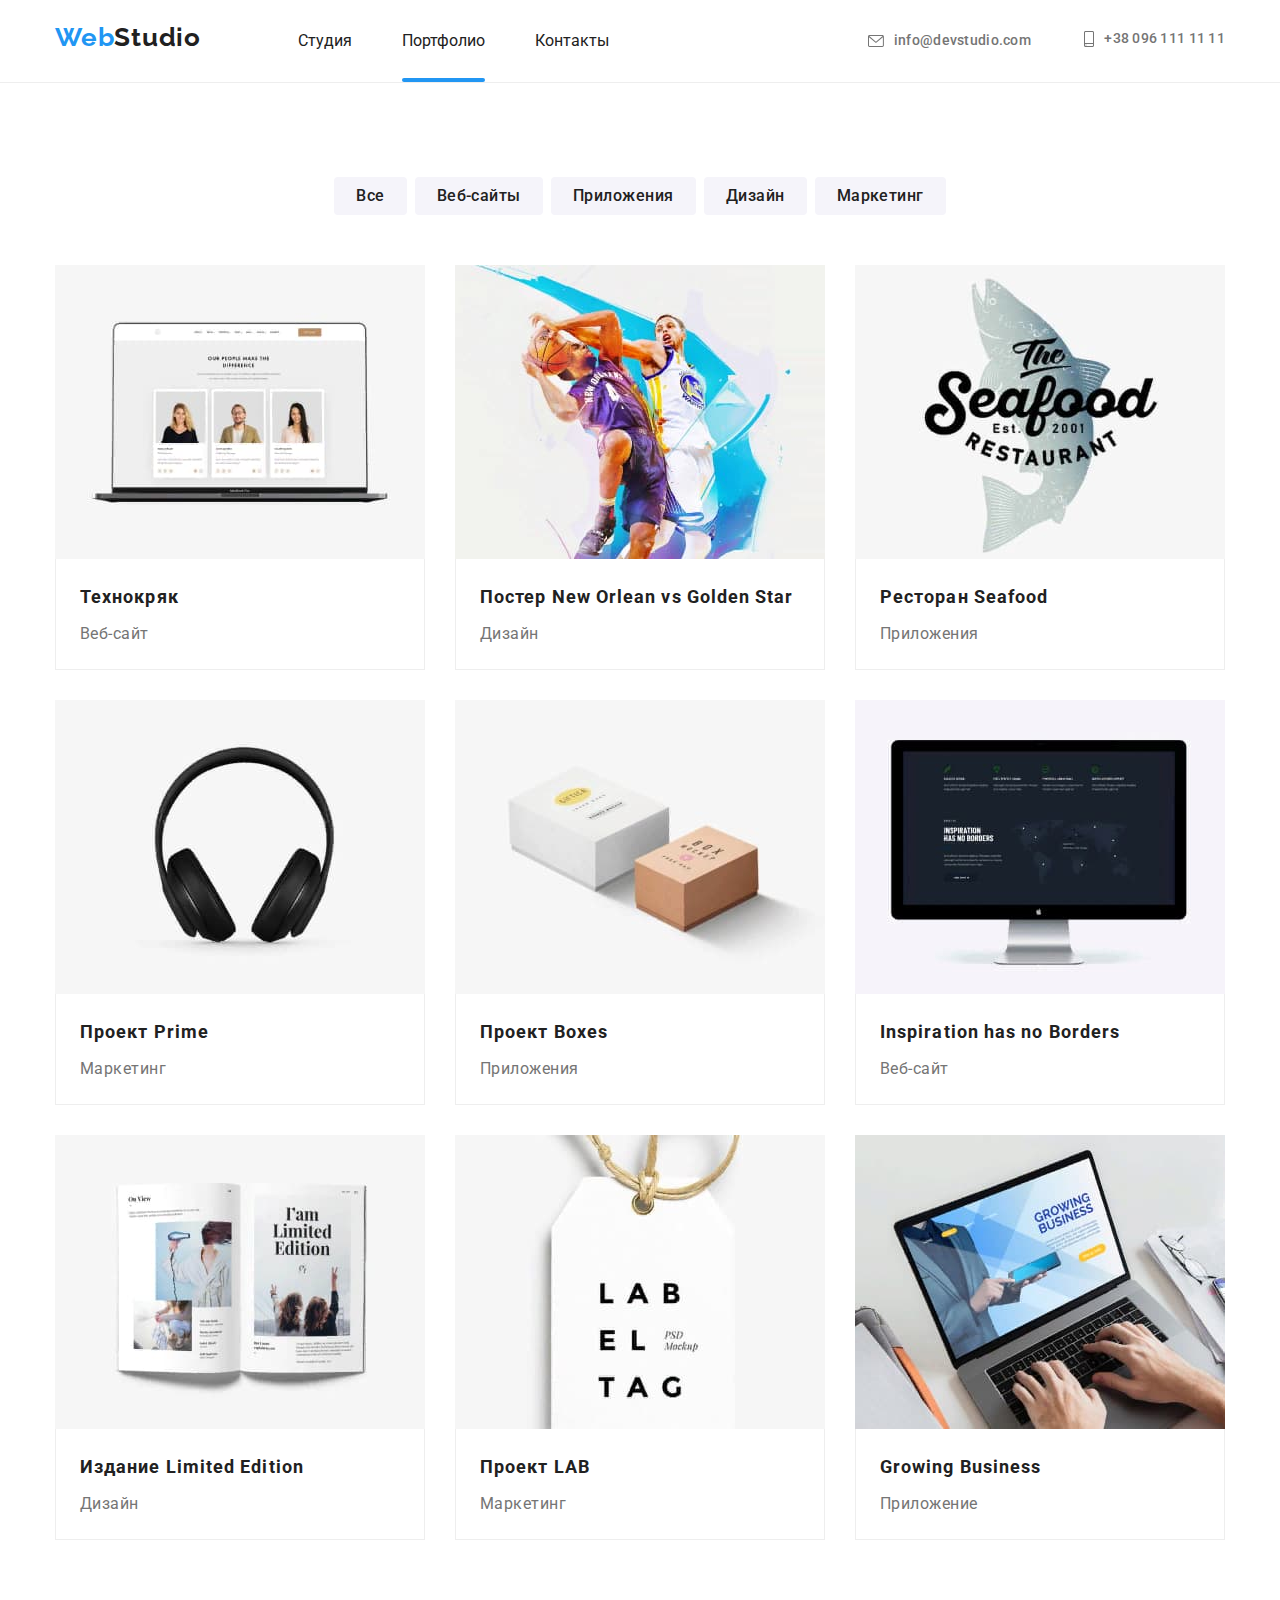
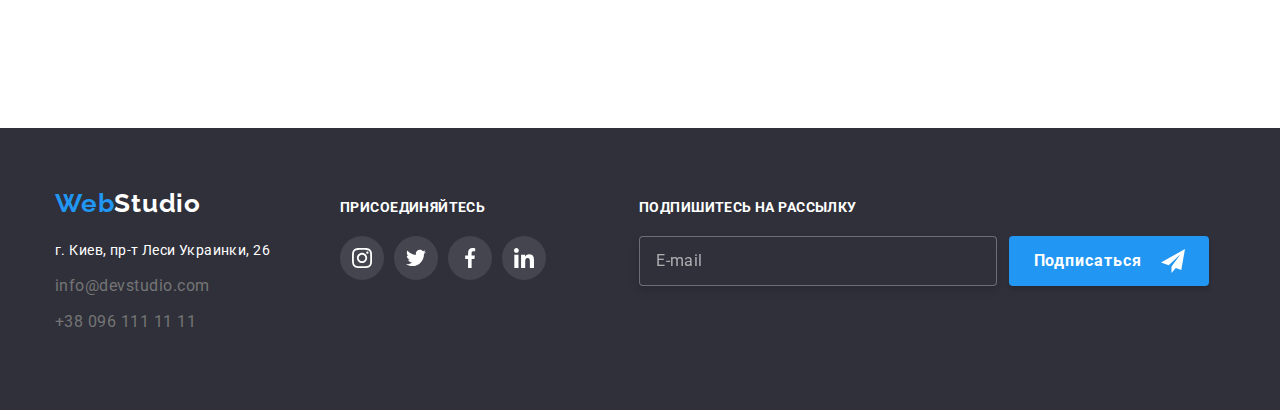
==== commit 0d08f02c: "Summary" ====
--- a/portfolio.html
+++ b/portfolio.html
@@ -22,8 +22,8 @@
     </head>
     <body>
         <!--шапка сторінки-->
-        <header>
-            <div class="conteiner header__conteiner">
+        <header class="page-header">
+            <div class="conteiner page-header__conteiner">
                 <!--навігація-->
                 <nav class="nav">
                     <a href="./index.html" class="logo page-header__logo"
--- a/css/main.min.css
+++ b/css/main.min.css
@@ -1,2 +1,2 @@
-:root{--main-color: #757575;--secondary-color: #212121;--accent-color: #2196f3;--alt-color: #ffffff;--thirt-color: #f5f4fa;--alternative-bgr: #2f303a}html{box-sizing:border-box}*,*::before,*::after{box-sizing:inherit}body{color:var(--main-color);background-color:var(--bgr-cl);font-family:"Roboto", sans-serif}li{list-style:none}.visually-hidden{position:absolute !important;clip:rect(1px 1px 1px 1px);clip:rect(1px, 1px, 1px, 1px);padding:0 !important;border:0 !important;height:1px !important;width:1px !important;overflow:hidden}.conteiner{width:1200px;padding-left:15px;padding-right:15px;margin-left:auto;margin-right:auto}.header__conteiner{display:flex;align-items:center;justify-content:space-between;border-bottom:1px solid #eeeeee}.logo{text-decoration:none;font-family:"Raleway", sans-serif;font-weight:700;font-size:26px;line-height:31px;letter-spacing:0.03em;color:var(--secondary-color)}.page-header__logo{margin-right:93px}.logo__item{color:var(--accent-color)}.nav__list{display:inline-flex;padding-left:0}.nav__menu{margin:0}.nav__item:not(:last-child){margin-right:50px}.nav__link{display:block;position:relative;padding-top:32px;padding-bottom:32px;text-decoration:none;color:var(--secondary-color);transition:color 250ms cubic-bezier(0.4, 0, 0.2, 1)}.nav__link:hover,.nav__link:focus{color:var(--accent-color)}.nav__link .current{color:var(--accent-color)}.current::after{content:"";position:absolute;bottom:0;left:0;width:100%;height:4px;background-color:var(--accent-color);border-radius:2px}.communication{padding-left:0;font-weight:500;font-size:14px;line-height:1.14;letter-spacing:0.02em;text-decoration:none;color:var(--secondary-color);margin:0}.communication__item{display:inline-flex}.communication__item:not(:last-child){margin-right:50px}.communication__link{display:flex;align-items:center;justify-content:center;text-decoration:none;color:var(--main-color);transition:color 250ms cubic-bezier(0.4, 0, 0.2, 1)}.communication__link:hover,.communication__link:focus{color:var(--accent-color)}.communication__icon{margin-right:10px;fill:var(--main-color);transition-property:fill, color;transition-duration:250ms;transition-timing-function:cubic-bezier(0.4, 0, 0.2, 1)}.communication__link:hover .communication__icon,.communication__link:focus .communication__icon{fill:var(--accent-color);color:var(--accent-color)}.studio:valid{color:var(--accent-color)}.hero{position:relative;padding-top:200px;padding-bottom:200px;background-image:linear-gradient(to right, rgba(47,48,58,0.4), rgba(47,48,58,0.4)),url("../images/hero.jpg");background-repeat:no-repeat;background-size:cover;background-color:#c4c4c4;color:var(--alt-color);text-align:center}.hero__title{text-transform:uppercase;margin:0 auto;max-width:696px;margin-bottom:30px;font-weight:900;font-size:44px;line-height:1.36;letter-spacing:0.06em}.hero__button{padding:10px 32px;font-weight:700;font-size:16px;line-height:1.87;align-items:center;text-align:center;letter-spacing:0.06em;cursor:pointer;color:var(--alternative-color);background-color:var(--accent-color);box-shadow:0px 4px 4px #000;border-radius:4px;border:0;transition-property:background-color, color;transition-duration:250ms;transition-timing-function:cubic-bezier(0.4, 0, 0.2, 1)}.hero__button:hover,.hero__button:focus{color:var(--accent-color);background-color:var(--alt-color)}.specifics{padding-top:94px;font-size:14px;line-height:1.7;letter-spacing:0.03em}.specifics__list{display:flex;justify-content:space-between;align-self:center;margin-top:0;margin-bottom:0;padding-left:0}.specifics__item{width:270px;text-decoration:none}.specifics__feature{display:flex;align-items:center;justify-content:center;width:270px;height:120px;margin-bottom:30px;background-color:var(--thirt-color)}.specifics__icon{width:70px;height:70px}.specifics__skills{margin-top:0;margin-bottom:10px;color:var(--secondary-color);font-weight:700;font-size:14px;line-height:1.14;letter-spacing:0.03em;text-transform:uppercase}.specifics__text{margin-top:0;margin-bottom:0;font-weight:400;font-size:14px;line-height:1.71;letter-spacing:0.03em}.services{padding-top:94px;padding-bottom:94px}.services__title{margin-top:0;margin-bottom:0;color:var(--secondary-color);font-weight:700;font-size:36px;line-height:1.16;text-align:center;letter-spacing:0.03em}.services__list{display:inline-flex;margin-top:50px;margin-bottom:0;padding-left:0}.services__item:not(:last-child){margin-right:30px}.services__thrumb{position:relative;width:370px;height:294px}.services__describe{display:flex;justify-content:center;align-items:center;position:absolute;width:370px;height:70px;left:0;bottom:0px;margin:0;background:rgba(47,48,58,0.8)}.services__text{margin:0;color:var(--alt-color);font-weight:700;font-size:14px;line-height:1.14;text-align:center;letter-spacing:0.03em;text-transform:uppercase}.team{padding-top:94px;padding-bottom:94px;background-color:var(--thirt-color);text-align:center}.team__title{margin-top:0;margin-bottom:0;color:var(--secondary-color);font-weight:700;font-size:36px;line-height:1.16;text-align:center;letter-spacing:0.03em}.team__list{display:flex;padding-left:0;margin-top:50px;margin-bottom:0}.team__item{background-color:var(--alt-color);box-shadow:0px 1px 3px rgba(0,0,0,0.12),0px 1px 1px rgba(0,0,0,0.14),0px 2px 1px rgba(0,0,0,0.2);border-radius:0px 0px 4px 4px}.team__item:not(:last-child){margin-right:30px}.team__box{padding:30px 32px}.team__name{margin:0 0 10px 0;color:var(--secondary-color);font-weight:500;font-size:16px;line-height:1.18;letter-spacing:0.03em}.team__text{margin-top:0;margin-bottom:16px;font-weight:400;font-size:16px;line-height:1.19;text-align:center;letter-spacing:0.03em}.social{display:inline-flex;padding-left:0}.social__item:not(:last-child){margin-right:10px}.social__link{display:flex;align-items:center;justify-content:center;width:44px;height:44px;background-color:var(--alt-color);border-radius:50%;transition:background-color 250ms cubic-bezier(0.4, 0, 0.2, 1)}.social__link:hover,.social__link:focus{background-color:var(--accent-color)}.social__icon{width:20px;height:20px;fill:#afb1b8;transition:fill 250ms cubic-bezier(0.4, 0, 0.2, 1)}.social__link:hover .social__icon,.social__link:focus .social__icon{fill:var(--alt-color)}.clients{padding-top:94px;padding-bottom:94px}.clients__title{margin-top:0;margin-bottom:0;color:var(--secondary-color);font-weight:700;font-size:36px;line-height:1.16;text-align:center;letter-spacing:0.03em}.clients__list{display:flex;margin-top:50px;margin-bottom:0;padding-left:0}.clients__item{width:170px;height:92px}.clients__item:not(:last-child){margin-right:30px}.clients__link{display:flex;justify-content:center;align-items:center;width:170px;height:92px;border:1px solid #afb1b8;border-radius:4px;transition:border-color 250ms cubic-bezier(0.4, 0, 0.2, 1)}.clients__link:hover,.clients__link:focus{border-color:var(--accent-color)}.clients__icon{fill:#afb1b8;transition:fill 250ms cubic-bezier(0.4, 0, 0.2, 1)}.clients__link:hover .clients__icon,.clients__link:focus .clients__icon{fill:var(--accent-color)}.basement{padding-top:60px;padding-bottom:60px;background-color:var(--alternative-bgr)}.basement__list{display:flex;align-items:baseline}.logo__item--alt-color{text-decoration:none;font-family:"Raleway", sans-serif;font-weight:700;font-size:26px;line-height:31px;letter-spacing:0.03em;color:var(--alt-color)}.info{font-style:normal;font-size:14px;line-height:1.71;letter-spacing:0.03em}.basement__info{margin-top:20px}.info__list{padding-left:0}.info__item:not(:last-child){margin-bottom:9px}.info__link{text-decoration:none;color:var(--alt-color);font-weight:400;font-size:14px;line-height:1.71;letter-spacing:0.03em;transition:color 250ms cubic-bezier(0.4, 0, 0.2, 1)}.info__link:hover,.info__link:focus{color:var(--accent-color)}.info__link--color{text-decoration:none;color:var(--main-color);font-weight:400;font-size:16px;line-height:1.71;letter-spacing:0.03em;transition:color 250ms cubic-bezier(0.4, 0, 0.2, 1)}.info__link--color:hover,.info__link--color:focus{color:var(--accent-color)}.basement-social{display:block;margin-left:70px}.basement-social__title{margin:0;font-weight:700;font-size:14px;line-height:1.14;letter-spacing:0.03em;text-transform:uppercase;color:var(--alt-color)}.basement-social__list{display:inline-flex;margin-top:20px;padding-left:0}.basement-social__item{width:44px;height:44px;background-color:rgba(255,255,255,0.1);border-radius:50%}.basement-social__item:not(:last-child){margin-right:10px}.basement-social__link{display:flex;justify-content:center;align-items:center;width:44px;height:44px;border-radius:50%;transition:background-color 250ms cubic-bezier(0.4, 0, 0.2, 1)}.basement-social__link:hover,.basement-social__link:focus{background-color:var(--accent-color)}.basement-social__icon{fill:var(--alt-color);width:20px;height:20px;transition:fill 250ms cubic-bezier(0.4, 0, 0.2, 1)}.footer-form{margin-left:93px;width:570px;height:86px}.footer-form__conteiner{display:flex;width:570px;height:50px}.footer-form__title{display:block;margin-bottom:20px;font-weight:700;font-size:14px;line-height:1.14;letter-spacing:0.03em;text-transform:uppercase;color:var(--alt-color)}.footer-form__mail{width:358px;height:50px;padding-left:16px;outline:none;border:1px solid rgba(255,255,255,0.3);box-sizing:border-box;filter:drop-shadow(0px 4px 4px rgba(0,0,0,0.15));border-radius:4px;background-color:var(--alternative-bgr);color:var(--alt-color)}.footer-form__mail::placeholder{font-size:16px;line-height:1.25;letter-spacing:0.03em;color:rgba(255,255,255,0.6)}.footer-form__conteiner:focus-within .footer-form__mail{border-color:var(--accent-color);outline:0}.footer-form__button{display:flex;align-items:center;justify-content:space-evenly;border:0;width:200px;height:50px;margin-left:12px;box-shadow:0px 4px 4px rgba(0,0,0,0.15);border-radius:4px;font-weight:700;font-size:16px;line-height:1.87;letter-spacing:0.06em;cursor:pointer;background-color:var(--accent-color);color:var(--alt-color)}.footer-form__icon{width:24px;height:24px}.backdrop{position:fixed;top:0;left:0;width:100%;height:100%;opacity:1;background-color:rgba(0,0,0,0.2);transition:opacity 250ms cubic-bezier(0.4, 0, 0.2, 1)}.is-hidden{opacity:0;pointer-events:none}.modal{position:absolute;padding:40px;width:528px;min-height:581px;left:50%;top:50%;transform:translate(-50%, -50%);background-color:var(--alt-color);border-radius:4px}.modal__exit{display:flex;justify-content:center;align-items:center;position:absolute;top:8px;right:8px;width:30px;height:30px;border:1px solid rgba(0,0,0,0.1);border-radius:50%;background-color:var(--alt-color);cursor:pointer}.modal__icon{transition:fill 250ms cubic-bezier(0.4, 0, 0.2, 1)}.modal__exit:hover .modal__icon,.modal__exit:focus .modal__icon{fill:var(--accent-color)}.modal__form{width:100%}.modal__title{margin:0;margin-bottom:12px;font-weight:700;font-size:20px;line-height:1.15;text-align:center;letter-spacing:0.03em;color:var(--secondary-color)}.anketa{display:block;width:448px;height:342px}.anketa__title{display:block;margin-bottom:4px;font-size:12px;line-height:1.16;letter-spacing:0.01em}.anketa__conteiner{display:block;position:relative;margin-bottom:10px}.anketa__conteiner:focus-within .anketa__item,.anketa__conteiner:focus-within .anketa__icon,.anketa__conteiner:focus-within .anketa__coments{outline:none;border-color:var(--accent-color);fill:var(--accent-color)}.anketa__item{padding-left:42px;width:448px;height:40px;border:1px solid rgba(33,33,33,0.2);box-sizing:border-box;border-radius:4px}.anketa__icon{position:absolute;left:12px;top:50%;transform:translateY(-50%);display:inline-block;width:18px;height:18px}.anketa__conteiner--feedback{margin-bottom:20px}.anketa__coments{padding:12px 16px;width:100%;height:120px;resize:none;border:1px solid rgba(33,33,33,0.2);box-sizing:border-box;border-radius:4px}.anketa__coments::placeholder{font-size:14px;line-height:1.33;letter-spacing:0.01em;color:rgba(117,117,117,0.5)}.licence{display:flex;position:relative;align-items:center;justify-content:center;font-size:14px;line-height:1.71;letter-spacing:0.03em}.licence__icon::before{content:"";display:inline-block;left:10px;top:50%;transform:translateY(-50%);position:absolute;width:16px;height:15px;border:2px solid var(--secondary-color);border-radius:2px}.licence:focus-within .licence__icon::before{border-color:var(--accent-color)}.licence__link{color:var(--accent-color)}.licence__checkbox:checked+.licence__icon::before{border:none;background-color:var(--accent-color);background-image:url("../images/Vector.svg");background-repeat:no-repeat;background-position:center}.modal__button{display:block;margin:auto;margin-top:74px;width:200px;height:50px;font-weight:700;font-size:16px;line-height:1.87;text-align:center;letter-spacing:0.06em;background:#2196f3;color:var(--alt-color);box-shadow:0px 4px 4px rgba(0,0,0,0.15);border:none;border-radius:4px;cursor:pointer}.portfolio{padding-top:94px;padding-bottom:94px}.filters__list{display:flex;justify-content:center;margin:0;padding-left:0;list-style:none}.filters__item:not(:last-child){margin-right:8px}.filters__button{padding:6px 22px;color:var(--secondary-color);background-color:var(--thirt-color);font-weight:500;font-size:16px;line-height:1.62;text-align:center;letter-spacing:0.03em;cursor:pointer;border:0;border-radius:4px;transition-property:background-color, color, box-shadow;transition-duration:250ms;transition-timing-function:cubic-bezier(0.4, 0, 0.2, 1)}.filters__button:hover,.filters__button:focus{color:var(--alt-color);background-color:var(--accent-color);box-shadow:0px 3px 1px rgba(0,0,0,0.1),0px 1px 2px rgba(0,0,0,0.08),0px 2px 2px rgba(0,0,0,0.12)}.portfolio__list{display:flex;flex-wrap:wrap;padding-left:0;padding-bottom:94px;margin-top:50px;margin-bottom:0}.portfolio__item{display:flex;width:370px;margin-right:30px;margin-bottom:30px}.portfolio__item:nth-child(3n){margin-right:0}.portfolio__item:nth-last-child(-n+3){margin-bottom:0}.portfolio__item .portfolio__link:hover,.portfolio__item .portfolio__link:focus{box-shadow:0px 3px 1px rgba(100,8,8,0.1),0px 1px 2px rgba(0,0,0,0.08),0px 2px 2px rgba(0,0,0,0.12)}.portfolio__link{text-decoration:none}.portfolio__overlay{position:relative;width:370px;height:294px;overflow:hidden}.portfolio__icon{display:block;max-width:100%}.portfolio__text{position:absolute;margin:0;padding:63px 24px;width:100%;height:100%;top:50%;left:50%;transform:translate(-50%, -50%) translateY(100%);transition:transform 250ms;color:var(--alt-color);background-color:rgba(33,150,243,0.9);font-weight:400;font-size:18px;line-height:1.56;letter-spacing:0.03em}.portfolio__link:hover .portfolio__text,.portfolio__link:focus .portfolio__text{transform:translate(-50%, -50%) translateY(0)}.portfolio__discription{padding:20px 24px;border:1px solid #eeeeee;border-top:none}.portfolio__title{padding:20 px;margin-top:0;margin-bottom:4px;color:var(--secondary-color);font-weight:700;font-size:18px;line-height:2;letter-spacing:0.06em}.portfolio__position{margin-top:0;margin-bottom:0;font-weight:400;font-size:16px;line-height:1.87;letter-spacing:0.03em;color:var(--main-color)}
+:root{--main-color: #757575;--secondary-color: #212121;--accent-color: #2196f3;--alt-color: #ffffff;--thirt-color: #f5f4fa;--alternative-bgr: #2f303a}html{box-sizing:border-box}*,*::before,*::after{box-sizing:inherit}body{color:var(--main-color);background-color:var(--bgr-cl);font-family:"Roboto", sans-serif}li{list-style:none}.visually-hidden{position:absolute !important;clip:rect(1px 1px 1px 1px);clip:rect(1px, 1px, 1px, 1px);padding:0 !important;border:0 !important;height:1px !important;width:1px !important;overflow:hidden}.conteiner{width:1200px;padding-left:15px;padding-right:15px;margin-left:auto;margin-right:auto}.page-header{border-bottom:1px solid #eeeeee}.page-header__conteiner{display:flex;align-items:center;justify-content:space-between}.logo{text-decoration:none;font-family:"Raleway", sans-serif;font-weight:700;font-size:26px;line-height:31px;letter-spacing:0.03em;color:var(--secondary-color)}.page-header__logo{margin-right:93px}.logo__item{color:var(--accent-color)}.nav__list{display:inline-flex;padding-left:0}.nav__menu{margin:0}.nav__item:not(:last-child){margin-right:50px}.nav__link{display:block;position:relative;padding-top:32px;padding-bottom:32px;text-decoration:none;color:var(--secondary-color);transition:color 250ms cubic-bezier(0.4, 0, 0.2, 1)}.nav__link:hover,.nav__link:focus{color:var(--accent-color)}.nav__link .current{color:var(--accent-color)}.current::after{content:"";position:absolute;bottom:0;left:0;width:100%;height:4px;background-color:var(--accent-color);border-radius:2px}.communication{padding-left:0;font-weight:500;font-size:14px;line-height:1.14;letter-spacing:0.02em;text-decoration:none;color:var(--secondary-color);margin:0}.communication__item{display:inline-flex}.communication__item:not(:last-child){margin-right:50px}.communication__link{display:flex;align-items:center;justify-content:center;text-decoration:none;color:var(--main-color);transition:color 250ms cubic-bezier(0.4, 0, 0.2, 1)}.communication__link:hover,.communication__link:focus{color:var(--accent-color)}.communication__icon{margin-right:10px;fill:var(--main-color);transition-property:fill, color;transition-duration:250ms;transition-timing-function:cubic-bezier(0.4, 0, 0.2, 1)}.communication__link:hover .communication__icon,.communication__link:focus .communication__icon{fill:var(--accent-color);color:var(--accent-color)}.studio:valid{color:var(--accent-color)}.hero{position:relative;padding-top:200px;padding-bottom:200px;background-image:linear-gradient(to right, rgba(47,48,58,0.4), rgba(47,48,58,0.4)),url("../images/hero.jpg");background-repeat:no-repeat;background-size:cover;background-color:#c4c4c4;color:var(--alt-color);text-align:center}.hero__title{text-transform:uppercase;margin:0 auto;max-width:696px;margin-bottom:30px;font-weight:900;font-size:44px;line-height:1.36;letter-spacing:0.06em}.hero__button{padding:10px 32px;font-weight:700;font-size:16px;line-height:1.87;align-items:center;text-align:center;letter-spacing:0.06em;cursor:pointer;color:var(--alternative-color);background-color:var(--accent-color);box-shadow:0px 4px 4px #000;border-radius:4px;border:0;transition-property:background-color, color;transition-duration:250ms;transition-timing-function:cubic-bezier(0.4, 0, 0.2, 1)}.hero__button:hover,.hero__button:focus{color:var(--accent-color);background-color:var(--alt-color)}.specifics{padding-top:94px;font-size:14px;line-height:1.7;letter-spacing:0.03em}.specifics__list{display:flex;justify-content:space-between;align-self:center;margin-top:0;margin-bottom:0;padding-left:0}.specifics__item{width:270px;text-decoration:none}.specifics__feature{display:flex;align-items:center;justify-content:center;width:270px;height:120px;margin-bottom:30px;background-color:var(--thirt-color)}.specifics__icon{width:70px;height:70px}.specifics__skills{margin-top:0;margin-bottom:10px;color:var(--secondary-color);font-weight:700;font-size:14px;line-height:1.14;letter-spacing:0.03em;text-transform:uppercase}.specifics__text{margin-top:0;margin-bottom:0;font-weight:400;font-size:14px;line-height:1.71;letter-spacing:0.03em}.services{padding-top:94px;padding-bottom:94px}.services__title{margin-top:0;margin-bottom:0;color:var(--secondary-color);font-weight:700;font-size:36px;line-height:1.16;text-align:center;letter-spacing:0.03em}.services__list{display:inline-flex;margin-top:50px;margin-bottom:0;padding-left:0}.services__item:not(:last-child){margin-right:30px}.services__thrumb{position:relative;width:370px;height:294px}.services__describe{display:flex;justify-content:center;align-items:center;position:absolute;width:370px;height:70px;left:0;bottom:0px;margin:0;background:rgba(47,48,58,0.8)}.services__text{margin:0;color:var(--alt-color);font-weight:700;font-size:14px;line-height:1.14;text-align:center;letter-spacing:0.03em;text-transform:uppercase}.team{padding-top:94px;padding-bottom:94px;background-color:var(--thirt-color);text-align:center}.team__title{margin-top:0;margin-bottom:0;color:var(--secondary-color);font-weight:700;font-size:36px;line-height:1.16;text-align:center;letter-spacing:0.03em}.team__list{display:flex;padding-left:0;margin-top:50px;margin-bottom:0}.team__item{background-color:var(--alt-color);box-shadow:0px 1px 3px rgba(0,0,0,0.12),0px 1px 1px rgba(0,0,0,0.14),0px 2px 1px rgba(0,0,0,0.2);border-radius:0px 0px 4px 4px}.team__item:not(:last-child){margin-right:30px}.team__box{padding:30px 32px}.team__name{margin:0 0 10px 0;color:var(--secondary-color);font-weight:500;font-size:16px;line-height:1.18;letter-spacing:0.03em}.team__text{margin-top:0;margin-bottom:16px;font-weight:400;font-size:16px;line-height:1.19;text-align:center;letter-spacing:0.03em}.social{display:inline-flex;padding-left:0}.social__item:not(:last-child){margin-right:10px}.social__link{display:flex;align-items:center;justify-content:center;width:44px;height:44px;background-color:var(--alt-color);border-radius:50%;transition:background-color 250ms cubic-bezier(0.4, 0, 0.2, 1)}.social__link:hover,.social__link:focus{background-color:var(--accent-color)}.social__icon{width:20px;height:20px;fill:#afb1b8;transition:fill 250ms cubic-bezier(0.4, 0, 0.2, 1)}.social__link:hover .social__icon,.social__link:focus .social__icon{fill:var(--alt-color)}.clients{padding-top:94px;padding-bottom:94px}.clients__title{margin-top:0;margin-bottom:0;color:var(--secondary-color);font-weight:700;font-size:36px;line-height:1.16;text-align:center;letter-spacing:0.03em}.clients__list{display:flex;margin-top:50px;margin-bottom:0;padding-left:0}.clients__item{width:170px;height:92px}.clients__item:not(:last-child){margin-right:30px}.clients__link{display:flex;justify-content:center;align-items:center;width:170px;height:92px;border:1px solid #afb1b8;border-radius:4px;transition:border-color 250ms cubic-bezier(0.4, 0, 0.2, 1)}.clients__link:hover,.clients__link:focus{border-color:var(--accent-color)}.clients__icon{fill:#afb1b8;transition:fill 250ms cubic-bezier(0.4, 0, 0.2, 1)}.clients__link:hover .clients__icon,.clients__link:focus .clients__icon{fill:var(--accent-color)}.basement{padding-top:60px;padding-bottom:60px;background-color:var(--alternative-bgr)}.basement__list{display:flex;align-items:baseline}.logo__item--alt-color{text-decoration:none;font-family:"Raleway", sans-serif;font-weight:700;font-size:26px;line-height:31px;letter-spacing:0.03em;color:var(--alt-color)}.info{font-style:normal;font-size:14px;line-height:1.71;letter-spacing:0.03em}.basement__info{margin-top:20px}.info__list{padding-left:0}.info__item:not(:last-child){margin-bottom:9px}.info__link{text-decoration:none;color:var(--alt-color);font-weight:400;font-size:14px;line-height:1.71;letter-spacing:0.03em;transition:color 250ms cubic-bezier(0.4, 0, 0.2, 1)}.info__link:hover,.info__link:focus{color:var(--accent-color)}.info__link--color{text-decoration:none;color:var(--main-color);font-weight:400;font-size:16px;line-height:1.71;letter-spacing:0.03em;transition:color 250ms cubic-bezier(0.4, 0, 0.2, 1)}.info__link--color:hover,.info__link--color:focus{color:var(--accent-color)}.basement-social{display:block;margin-left:70px}.basement-social__title{margin:0;font-weight:700;font-size:14px;line-height:1.14;letter-spacing:0.03em;text-transform:uppercase;color:var(--alt-color)}.basement-social__list{display:inline-flex;margin-top:20px;padding-left:0}.basement-social__item{width:44px;height:44px;background-color:rgba(255,255,255,0.1);border-radius:50%}.basement-social__item:not(:last-child){margin-right:10px}.basement-social__link{display:flex;justify-content:center;align-items:center;width:44px;height:44px;border-radius:50%;transition:background-color 250ms cubic-bezier(0.4, 0, 0.2, 1)}.basement-social__link:hover,.basement-social__link:focus{background-color:var(--accent-color)}.basement-social__icon{fill:var(--alt-color);width:20px;height:20px;transition:fill 250ms cubic-bezier(0.4, 0, 0.2, 1)}.footer-form{margin-left:93px;width:570px;height:86px}.footer-form__conteiner{display:flex;width:570px;height:50px}.footer-form__title{display:block;margin-bottom:20px;font-weight:700;font-size:14px;line-height:1.14;letter-spacing:0.03em;text-transform:uppercase;color:var(--alt-color)}.footer-form__mail{width:358px;height:50px;padding-left:16px;outline:none;border:1px solid rgba(255,255,255,0.3);box-sizing:border-box;filter:drop-shadow(0px 4px 4px rgba(0,0,0,0.15));border-radius:4px;background-color:var(--alternative-bgr);color:var(--alt-color)}.footer-form__mail::placeholder{font-size:16px;line-height:1.25;letter-spacing:0.03em;color:rgba(255,255,255,0.6)}.footer-form__conteiner:focus-within .footer-form__mail{border-color:var(--accent-color);outline:0}.footer-form__button{display:flex;align-items:center;justify-content:space-evenly;border:0;width:200px;height:50px;margin-left:12px;box-shadow:0px 4px 4px rgba(0,0,0,0.15);border-radius:4px;font-weight:700;font-size:16px;line-height:1.87;letter-spacing:0.06em;cursor:pointer;background-color:var(--accent-color);color:var(--alt-color)}.footer-form__icon{width:24px;height:24px}.backdrop{position:fixed;top:0;left:0;width:100%;height:100%;opacity:1;background-color:rgba(0,0,0,0.2);transition:opacity 250ms cubic-bezier(0.4, 0, 0.2, 1)}.is-hidden{opacity:0;pointer-events:none}.modal{position:absolute;padding:40px;width:528px;min-height:581px;left:50%;top:50%;transform:translate(-50%, -50%);background-color:var(--alt-color);border-radius:4px}.modal__exit{display:flex;justify-content:center;align-items:center;position:absolute;top:8px;right:8px;width:30px;height:30px;border:1px solid rgba(0,0,0,0.1);border-radius:50%;background-color:var(--alt-color);cursor:pointer}.modal__icon{transition:fill 250ms cubic-bezier(0.4, 0, 0.2, 1)}.modal__exit:hover .modal__icon,.modal__exit:focus .modal__icon{fill:var(--accent-color)}.modal__form{width:100%}.modal__title{margin:0;margin-bottom:12px;font-weight:700;font-size:20px;line-height:1.15;text-align:center;letter-spacing:0.03em;color:var(--secondary-color)}.anketa{display:block;width:448px;height:342px}.anketa__title{display:block;margin-bottom:4px;font-size:12px;line-height:1.16;letter-spacing:0.01em}.anketa__conteiner{display:block;position:relative;margin-bottom:10px}.anketa__conteiner:focus-within .anketa__item,.anketa__conteiner:focus-within .anketa__icon,.anketa__conteiner:focus-within .anketa__coments{outline:none;border-color:var(--accent-color);fill:var(--accent-color)}.anketa__item{padding-left:42px;width:448px;height:40px;border:1px solid rgba(33,33,33,0.2);box-sizing:border-box;border-radius:4px}.anketa__icon{position:absolute;left:12px;top:50%;transform:translateY(-50%);display:inline-block;width:18px;height:18px}.anketa__conteiner--feedback{margin-bottom:20px}.anketa__coments{padding:12px 16px;width:100%;height:120px;resize:none;border:1px solid rgba(33,33,33,0.2);box-sizing:border-box;border-radius:4px}.anketa__coments::placeholder{font-size:14px;line-height:1.33;letter-spacing:0.01em;color:rgba(117,117,117,0.5)}.licence{display:flex;position:relative;align-items:center;justify-content:center;font-size:14px;line-height:1.71;letter-spacing:0.03em}.licence__icon::before{content:"";display:inline-block;left:10px;top:50%;transform:translateY(-50%);position:absolute;width:16px;height:15px;border:2px solid var(--secondary-color);border-radius:2px}.licence:focus-within .licence__icon::before{border-color:var(--accent-color)}.licence__link{color:var(--accent-color)}.licence__checkbox:checked+.licence__icon::before{border:none;background-color:var(--accent-color);background-image:url("../images/Vector.svg");background-repeat:no-repeat;background-position:center}.modal__button{display:block;margin:auto;margin-top:74px;width:200px;height:50px;font-weight:700;font-size:16px;line-height:1.87;text-align:center;letter-spacing:0.06em;background:#2196f3;color:var(--alt-color);box-shadow:0px 4px 4px rgba(0,0,0,0.15);border:none;border-radius:4px;cursor:pointer}.portfolio{padding-top:94px;padding-bottom:94px}.filters__list{display:flex;justify-content:center;margin:0;padding-left:0;list-style:none}.filters__item:not(:last-child){margin-right:8px}.filters__button{padding:6px 22px;color:var(--secondary-color);background-color:var(--thirt-color);font-weight:500;font-size:16px;line-height:1.62;text-align:center;letter-spacing:0.03em;cursor:pointer;border:0;border-radius:4px;transition-property:background-color, color, box-shadow;transition-duration:250ms;transition-timing-function:cubic-bezier(0.4, 0, 0.2, 1)}.filters__button:hover,.filters__button:focus{color:var(--alt-color);background-color:var(--accent-color);box-shadow:0px 3px 1px rgba(0,0,0,0.1),0px 1px 2px rgba(0,0,0,0.08),0px 2px 2px rgba(0,0,0,0.12)}.portfolio__list{display:flex;flex-wrap:wrap;padding-left:0;padding-bottom:94px;margin-top:50px;margin-bottom:0}.portfolio__item{display:flex;width:370px;margin-right:30px;margin-bottom:30px}.portfolio__item:nth-child(3n){margin-right:0}.portfolio__item:nth-last-child(-n+3){margin-bottom:0}.portfolio__item .portfolio__link:hover,.portfolio__item .portfolio__link:focus{box-shadow:0px 3px 1px rgba(100,8,8,0.1),0px 1px 2px rgba(0,0,0,0.08),0px 2px 2px rgba(0,0,0,0.12)}.portfolio__link{text-decoration:none}.portfolio__overlay{position:relative;width:370px;height:294px;overflow:hidden}.portfolio__icon{display:block;max-width:100%}.portfolio__text{position:absolute;margin:0;padding:63px 24px;width:100%;height:100%;top:50%;left:50%;transform:translate(-50%, -50%) translateY(100%);transition:transform 250ms;color:var(--alt-color);background-color:rgba(33,150,243,0.9);font-weight:400;font-size:18px;line-height:1.56;letter-spacing:0.03em}.portfolio__link:hover .portfolio__text,.portfolio__link:focus .portfolio__text{transform:translate(-50%, -50%) translateY(0)}.portfolio__discription{padding:20px 24px;border:1px solid #eeeeee;border-top:none}.portfolio__title{padding:20 px;margin-top:0;margin-bottom:4px;color:var(--secondary-color);font-weight:700;font-size:18px;line-height:2;letter-spacing:0.06em}.portfolio__position{margin-top:0;margin-bottom:0;font-weight:400;font-size:16px;line-height:1.87;letter-spacing:0.03em;color:var(--main-color)}
 /*# sourceMappingURL=main.min.css.map */